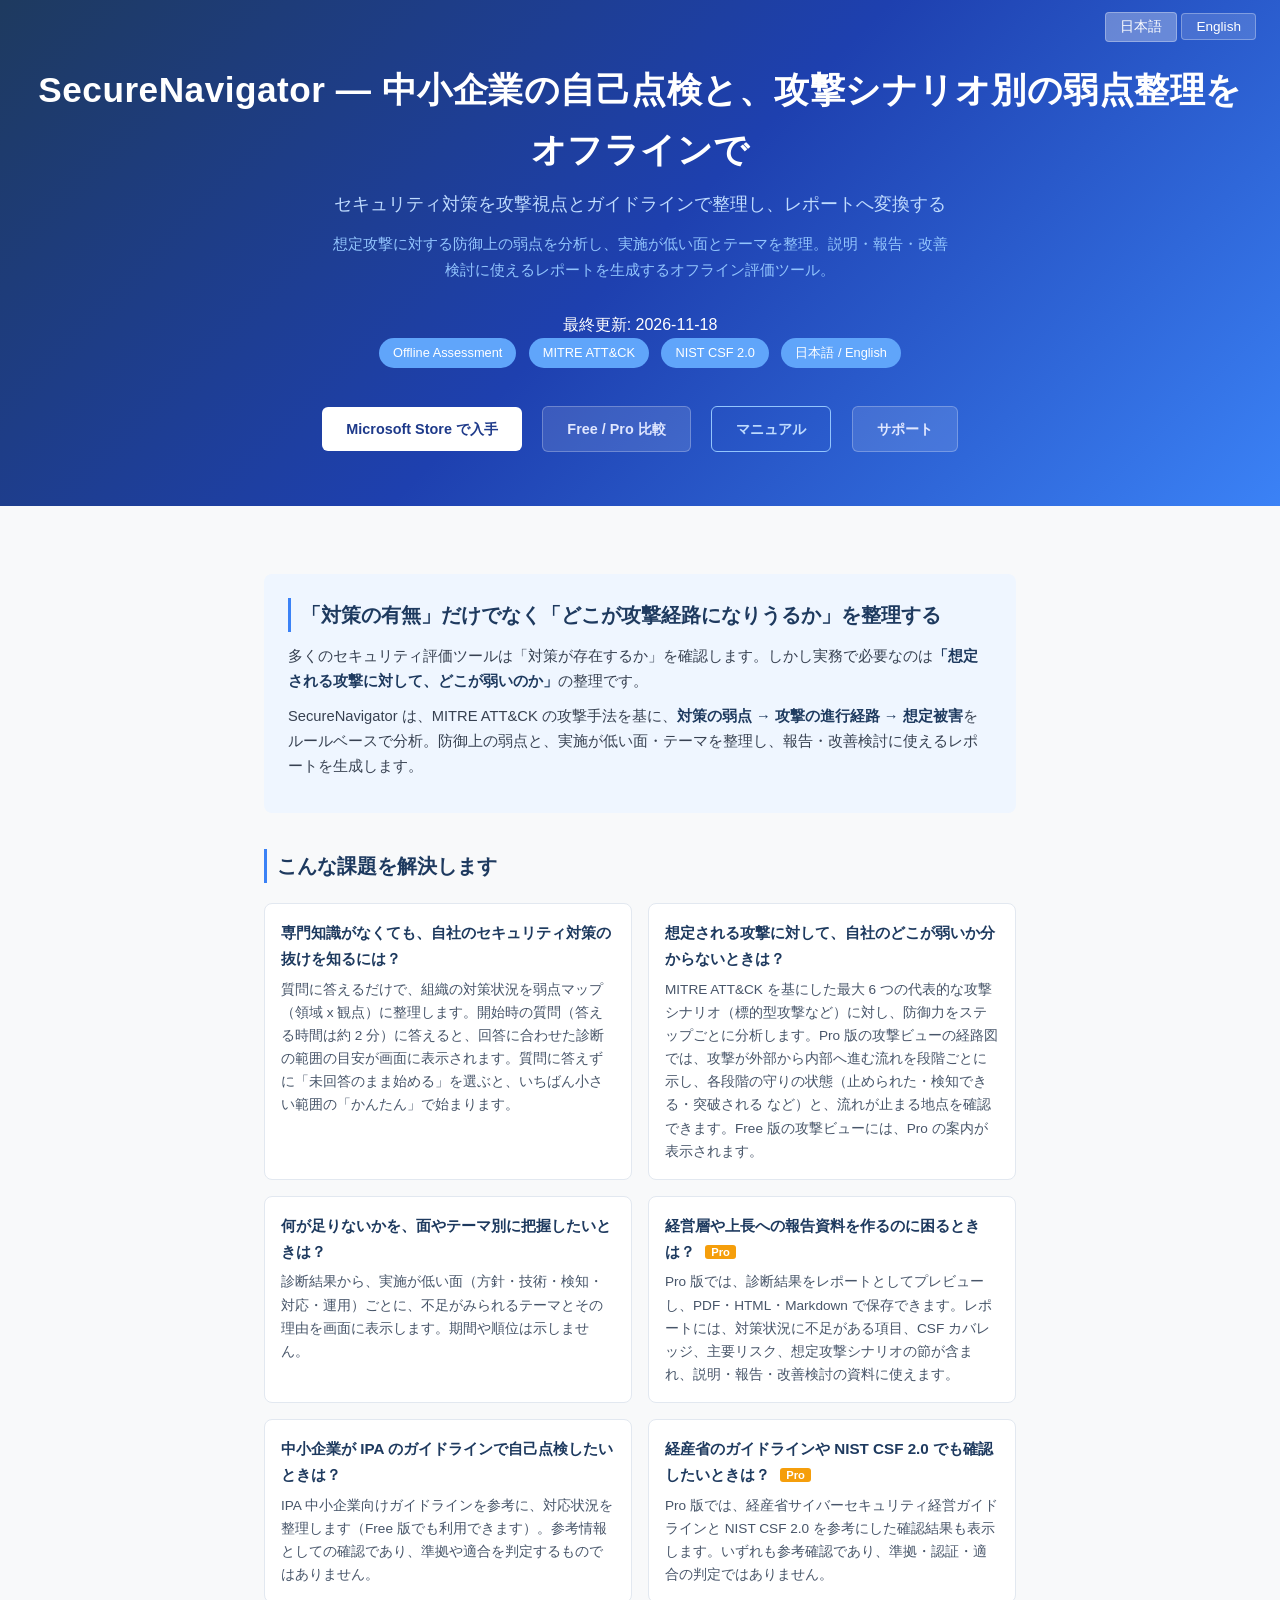
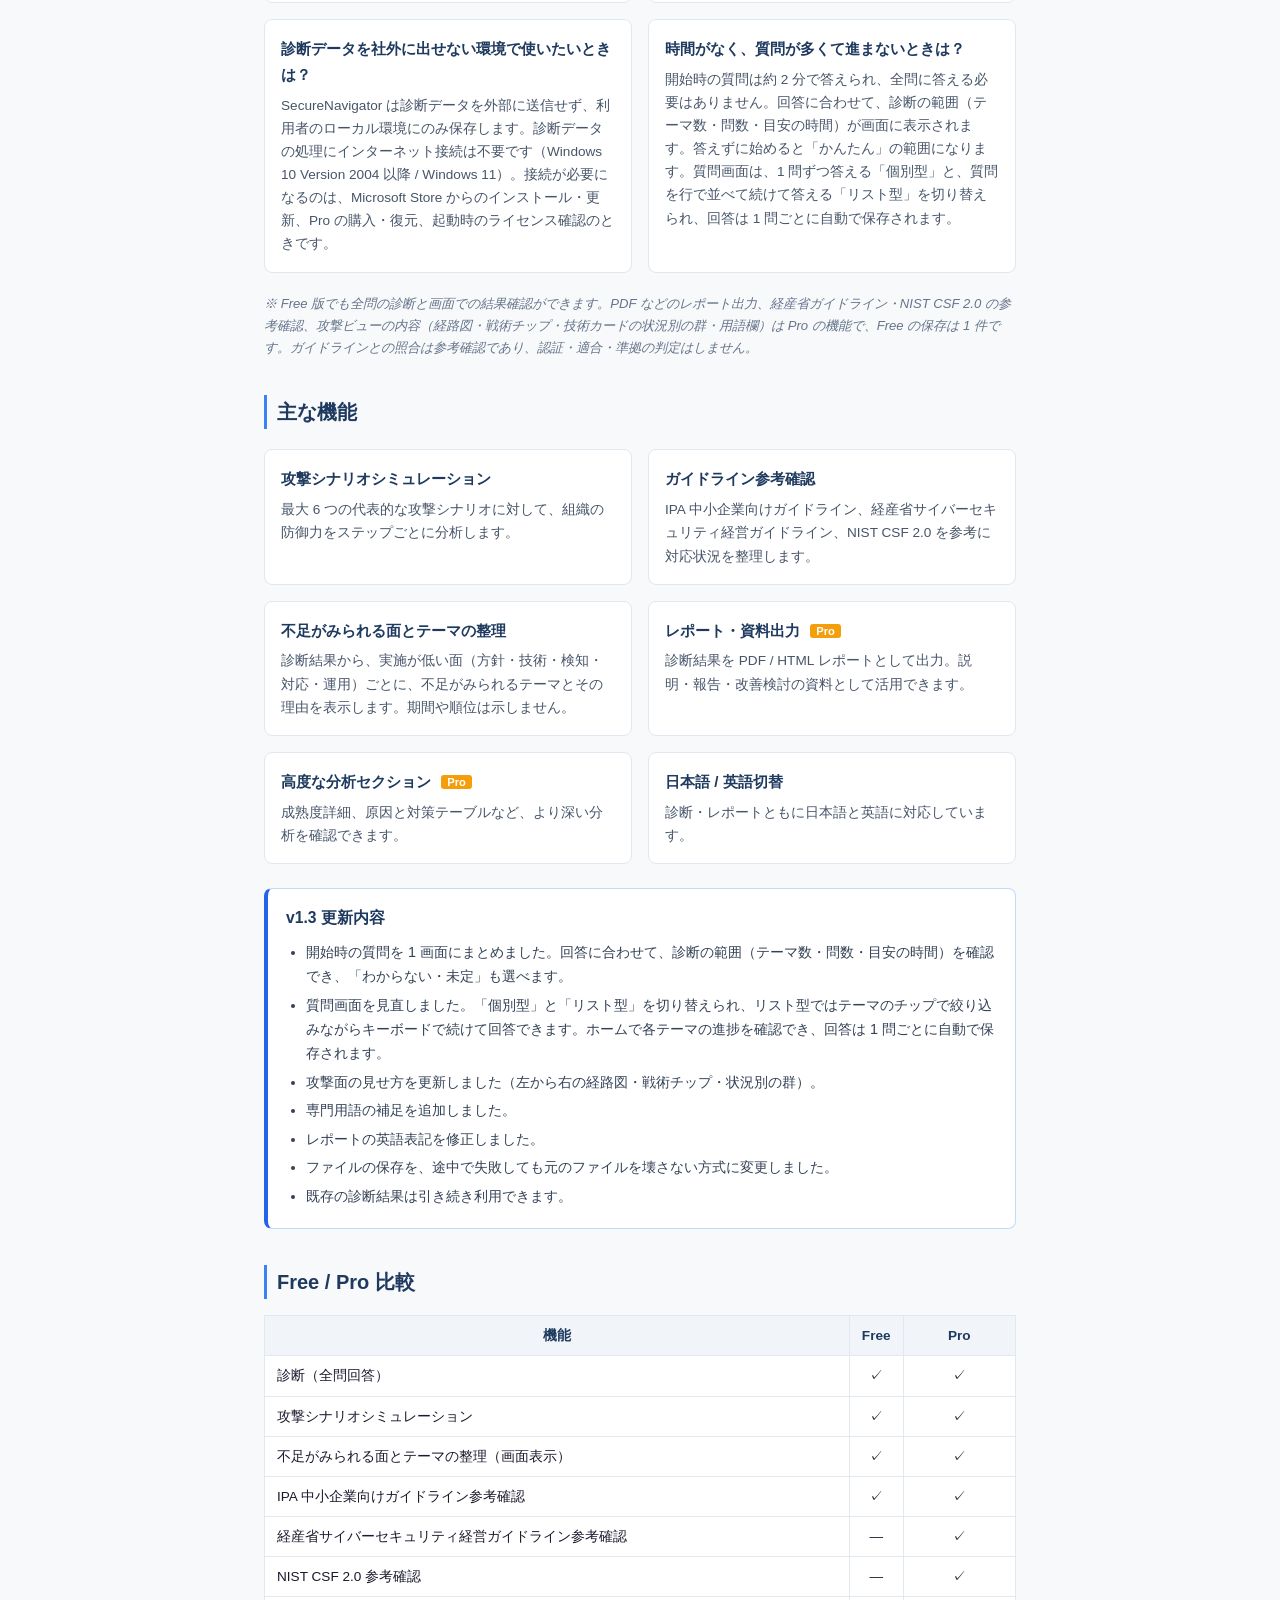
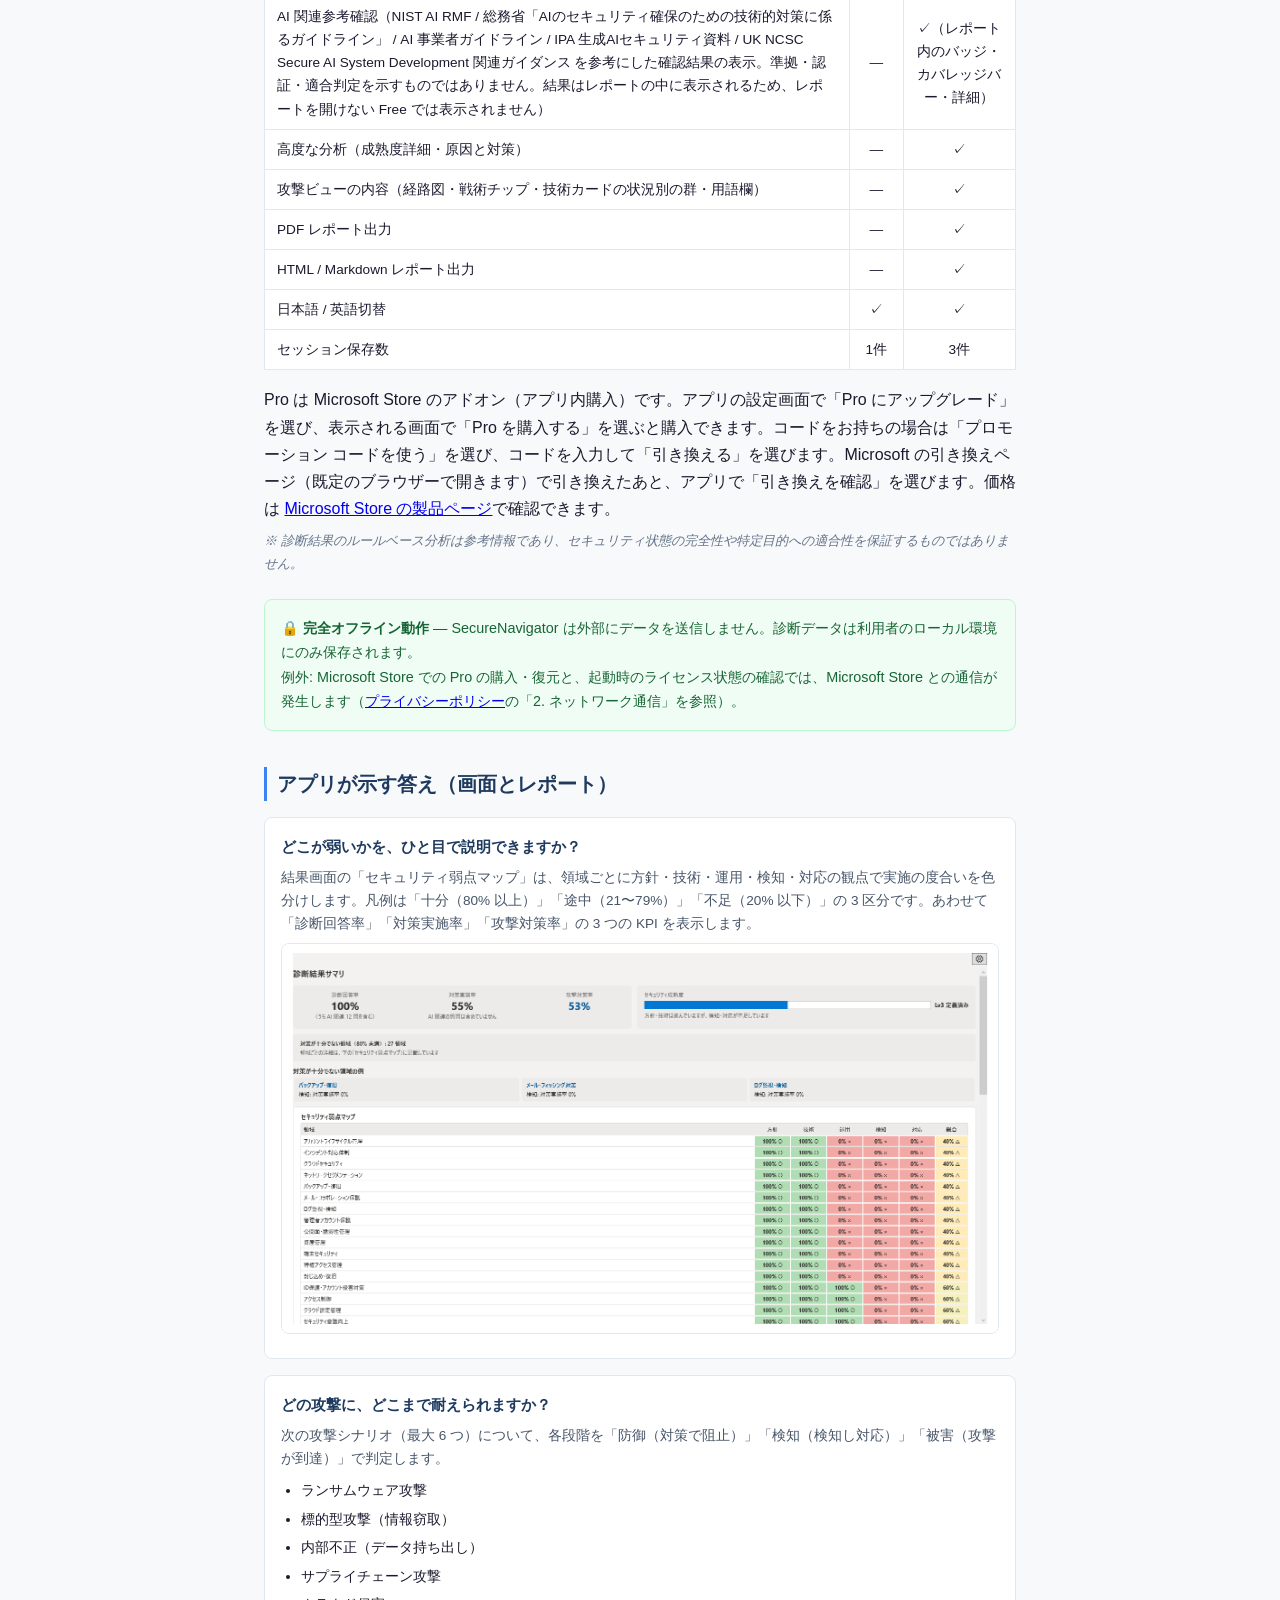
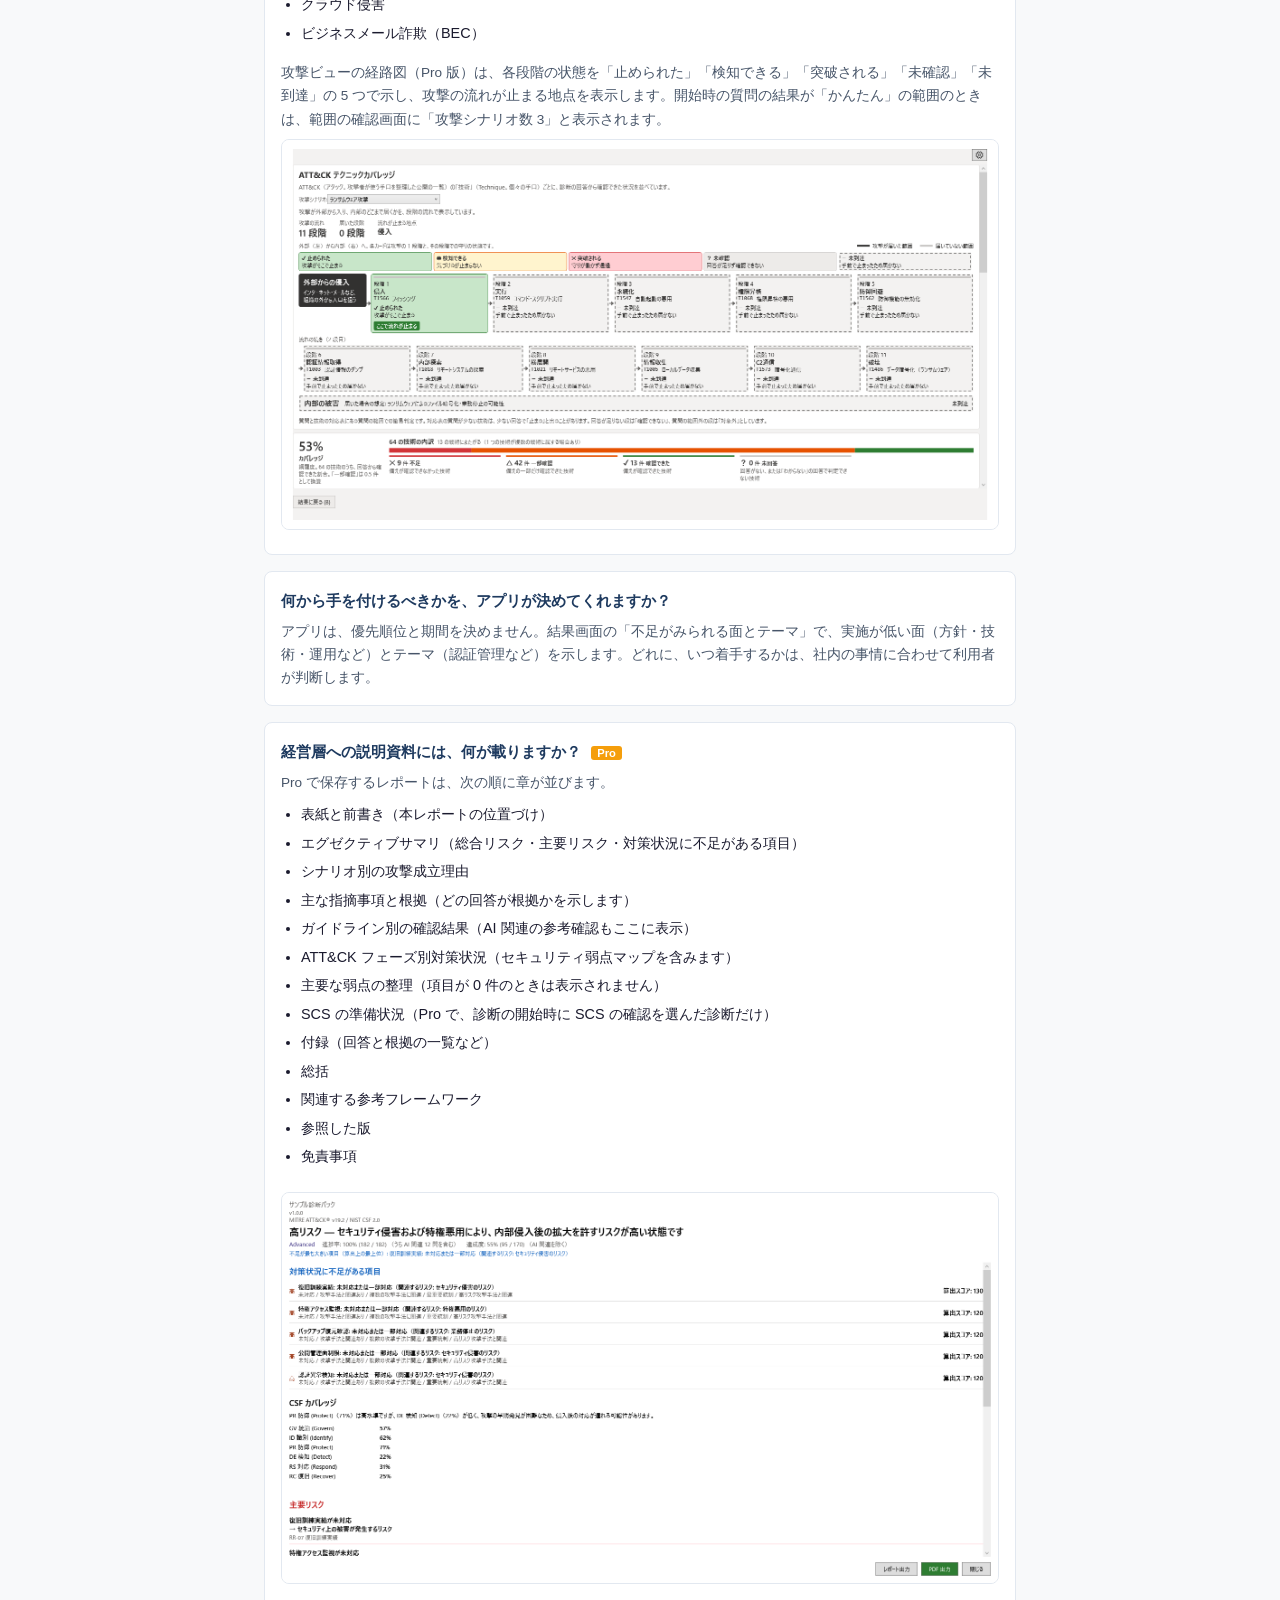
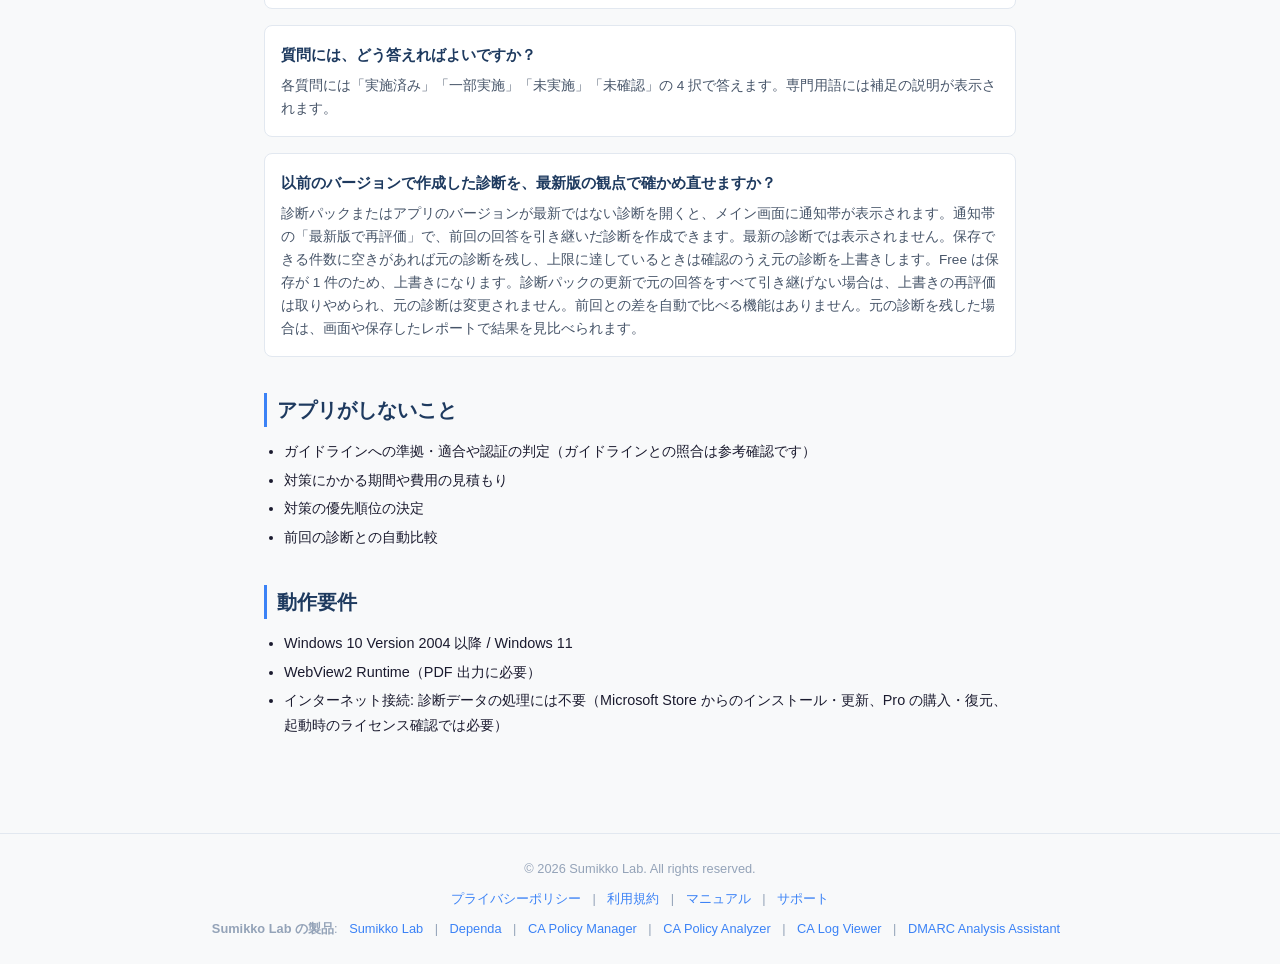
==== index.html @ 218244aa "SITE-MAINT-001 M6: テクニック詳細(Pro)の説明を現行の画面に合わせる" ====
<!DOCTYPE html>
<html lang="ja">
<head>
<meta charset="UTF-8">
<meta name="viewport" content="width=device-width, initial-scale=1.0">
<title>中小企業のセキュリティ自己点検と攻撃シナリオ別の弱点整理 | SecureNavigator</title>
<meta name="description" content="中小企業の管理者が、専門知識がなくても自社のセキュリティ対策の抜けを自己点検し、経営層へ説明したいときに使う Windows 向けのオフライン評価ツールです。最大 6 つの攻撃シナリオに対する弱点と、実施が低い面・テーマを整理します。IPA 中小企業向けガイドラインを参考に確認でき、診断データは外部に送信されません（レポートの PDF 出力は Pro）。">
<link rel="canonical" href="https://secure-navigator.sumikkolab.com/">
<meta property="og:title" content="中小企業のセキュリティ自己点検と攻撃シナリオ別の弱点整理 | SecureNavigator">
<meta property="og:description" content="中小企業の管理者が、専門知識がなくても自社のセキュリティ対策の抜けを自己点検し、経営層へ説明したいときに使う Windows 向けのオフライン評価ツールです。最大 6 つの攻撃シナリオに対する弱点と、実施が低い面・テーマを整理します。IPA 中小企業向けガイドラインを参考に確認でき、診断データは外部に送信されません（レポートの PDF 出力は Pro）。">
<meta property="og:url" content="https://secure-navigator.sumikkolab.com/">
<meta property="og:type" content="website">
<meta property="og:locale" content="ja_JP">
<meta property="og:site_name" content="SecureNavigator — Sumikko Lab">
<meta property="og:image" content="https://secure-navigator.sumikkolab.com/assets/secure-navigator-icon.png">
<meta property="og:image:alt" content="SecureNavigator のアイコン">
<meta name="twitter:card" content="summary">
<meta name="twitter:title" content="中小企業のセキュリティ自己点検と攻撃シナリオ別の弱点整理 | SecureNavigator">
<meta name="twitter:description" content="中小企業の管理者が、専門知識がなくても自社のセキュリティ対策の抜けを自己点検し、経営層へ説明したいときに使う Windows 向けのオフライン評価ツールです。最大 6 つの攻撃シナリオに対する弱点と、実施が低い面・テーマを整理します。IPA 中小企業向けガイドラインを参考に確認でき、診断データは外部に送信されません（レポートの PDF 出力は Pro）。">
<style>
  * { margin: 0; padding: 0; box-sizing: border-box; }
  body { font-family: 'Segoe UI', 'Yu Gothic UI', sans-serif; line-height: 1.7; color: #1a1a2e; background: #f8f9fa; }

  /* Hero */
  .hero { background: linear-gradient(135deg, #1e3a5f 0%, #1e40af 50%, #3b82f6 100%); color: #fff; padding: 60px 24px 48px; text-align: center; position: relative; }
  .hero h1 { font-size: 2.2rem; margin-bottom: 8px; letter-spacing: 0.5px; }
  .hero .tagline { font-size: 1.15rem; color: #bfdbfe; margin-bottom: 12px; font-weight: 500; }
  .hero .sub-tagline { font-size: 0.95rem; color: #93c5fd; margin-bottom: 28px; max-width: 620px; margin-left: auto; margin-right: auto; }
  .hero .badge { display: inline-block; background: #60a5fa; color: #fff; padding: 4px 14px; border-radius: 20px; font-size: 0.8rem; margin: 0 4px 8px; }
  .hero-buttons { margin-top: 24px; }
  .hero-buttons a { display: inline-block; margin: 6px 8px; padding: 10px 24px; border-radius: 6px; text-decoration: none; font-size: 0.9rem; font-weight: 600; }
  .hero-buttons .store-btn { background: #fff; color: #1e3a8a; }
  .hero-buttons .manual-btn { background: transparent; color: #bfdbfe; border: 1px solid #93c5fd; }
  .hero-buttons .nav-btn { background: rgba(255,255,255,0.12); color: #e0e7ff; border: 1px solid rgba(255,255,255,0.25); }

  /* Lang toggle */
  .lang-toggle-hero { position: absolute; top: 12px; right: 24px; }
  .lang-toggle-hero button { background: rgba(255,255,255,0.15); border: 1px solid rgba(255,255,255,0.3); color: #fff; padding: 5px 14px; border-radius: 4px; cursor: pointer; font-size: 0.85rem; }
  .lang-toggle-hero button.active { background: rgba(255,255,255,0.3); }

  /* Container */
  .container { max-width: 800px; margin: 0 auto; padding: 40px 24px; }
  h2 { font-size: 1.25rem; margin: 36px 0 12px; color: #1e3a5f; border-left: 3px solid #3b82f6; padding-left: 10px; }

  /* Sections */
  .section-ja, .section-en { display: none; }
  .section-ja.visible, .section-en.visible { display: block; }
  h1 .section-ja.visible, h1 .section-en.visible { display: inline; }

  /* Why section */
  .why-section { background: #eff6ff; border-radius: 8px; padding: 24px; margin: 28px 0; }
  .why-section h2 { margin-top: 0; }
  .why-section p { font-size: 0.92rem; color: #374151; margin-bottom: 10px; }
  .why-section strong { color: #1e3a5f; }

  /* Feature cards */
  .features { display: grid; grid-template-columns: 1fr 1fr; gap: 16px; margin: 20px 0; }
  @media (max-width: 600px) { .features { grid-template-columns: 1fr; } }
  .feature-card { background: #fff; border: 1px solid #e2e8f0; border-radius: 8px; padding: 16px; }
  .feature-card h3 { font-size: 0.95rem; color: #1e3a5f; margin-bottom: 6px; }
  .feature-card p { font-size: 0.85rem; color: #475569; }
  .pro-badge { background: #f59e0b; color: #fff; font-size: 0.7rem; padding: 1px 6px; border-radius: 3px; margin-left: 6px; vertical-align: middle; }

  /* Release note */
  .release-note { background: #fff; border: 1px solid #bfdbfe; border-left: 4px solid #2563eb; border-radius: 8px; padding: 16px 18px; margin: 24px 0; }
  .release-note h3 { font-size: 0.98rem; color: #1e3a5f; margin-bottom: 8px; }
  .release-note ul { margin-bottom: 0; }
  .release-note li { color: #334155; }

  ul { padding-left: 20px; margin: 8px 0 16px; }
  li { font-size: 0.9rem; margin-bottom: 4px; }

  /* Comparison table */
  .compare-table { width: 100%; border-collapse: collapse; margin: 16px 0; font-size: 0.85rem; }
  .compare-table th, .compare-table td { border: 1px solid #e2e8f0; padding: 8px 12px; text-align: center; }
  .compare-table th { background: #f1f5f9; color: #1e3a5f; font-weight: 600; }
  .compare-table td { background: #fff; }
  .compare-table td:first-child { text-align: left; font-weight: 500; }
  .compare-note { font-size: 0.82rem; color: #64748b; margin-top: 8px; font-style: italic; }

  /* Privacy note */
  .privacy-note { background: #f0fdf4; border: 1px solid #bbf7d0; border-radius: 8px; padding: 16px; margin: 24px 0; }
  .privacy-note p { font-size: 0.9rem; color: #166534; }

  /* Footer */
  .footer { text-align: center; padding: 24px; border-top: 1px solid #e2e8f0; font-size: 0.8rem; color: #94a3b8; margin-top: 40px; }
  .footer a { color: #3b82f6; text-decoration: none; margin: 0 8px; }
</style>
<script type="application/ld+json">
{
  "@context": "https://schema.org",
  "@graph": [
    {
      "@type": "Organization",
      "@id": "https://secure-navigator.sumikkolab.com/#organization",
      "name": "Sumikko Lab",
      "url": "https://sumikkolab.com/",
      "email": "support@sumikkolab.com"
    },
    {
      "@type": "WebSite",
      "@id": "https://secure-navigator.sumikkolab.com/#website",
      "url": "https://secure-navigator.sumikkolab.com/",
      "name": "SecureNavigator",
      "inLanguage": ["ja", "en"],
      "publisher": { "@id": "https://secure-navigator.sumikkolab.com/#organization" }
    },
    {
      "@type": "SoftwareApplication",
      "@id": "https://secure-navigator.sumikkolab.com/#software",
      "name": "SecureNavigator",
      "description": "中小企業の管理者が専門知識なしで自社のセキュリティ対策の抜けを自己点検し、最大 6 つの攻撃シナリオに対する弱点を整理する Windows 向けのオフライン評価ツール。経営層への報告に使えるレポートの保存は Pro。診断データは外部に送信しない（例外は Microsoft Store での購入・復元と、起動時のライセンス確認）。準拠・認証の判定、優先順位や期間の決定はしない。",
      "featureList": [
        "専門知識がなくても対策の抜けを知りたい → 4 択の質問に答えて弱点マップ（十分・途中・不足の 3 区分）と 3 つの KPI（診断回答率・対策実施率・攻撃対策率）に整理",
        "想定される攻撃に対する弱点を知りたい → 最大 6 つの攻撃シナリオを防御・検知・被害で判定して結果画面の表に表示（Free でも表示）。経路図で各段階が止められた・検知できる・突破されるのどれかを表示（経路図は Pro）",
        "何が足りないかを面別に把握したい → 不足がみられる面とテーマを表示（優先順位・期間はアプリが決めない）",
        "経営層への報告資料を作りたい → エグゼクティブサマリから始まるレポートのプレビューと PDF / HTML / Markdown 保存（Pro）",
        "中小企業が IPA のガイドラインで自己点検したい → IPA 中小企業向けガイドラインを参考にした確認（Free でも表示）",
        "経産省のガイドラインや NIST CSF 2.0 でも確認したい → 参考確認（Pro）",
        "診断データを社外に出せない環境で使いたい → 診断データを外部に送信しない（例外は Store での購入・復元と起動時のライセンス確認）",
        "時間がなく質問が多くて進まない → 開始時の質問は約 2 分、回答に合わせた範囲の目安を表示、リスト型の表示、1 問ごとの自動保存",
        "以前のバージョンで作成した診断を最新版の観点で確かめ直したい → 通知帯の「最新版で再評価」で、前回の回答を引き継いだ診断を作成（自動の比較機能は無い）"
      ],
      "url": "https://secure-navigator.sumikkolab.com/",
      "dateModified": "2026-11-18",
      "applicationCategory": "SecurityApplication",
      "operatingSystem": "Windows 10, Windows 11",
      "offers": {
        "@type": "Offer",
        "price": "0",
        "priceCurrency": "JPY"
      },
      "author": {
        "@type": "Organization",
        "name": "Sumikko Lab",
        "url": "https://secure-navigator.sumikkolab.com/"
      },
      "publisher": { "@id": "https://secure-navigator.sumikkolab.com/#organization" }
    }
  ]
}
</script>
</head>
<body>

<div class="hero">
  <div class="lang-toggle-hero">
    <button id="btn-ja" class="active" onclick="switchLang('ja')">日本語</button>
    <button id="btn-en" onclick="switchLang('en')">English</button>
  </div>
  <h1>SecureNavigator<span class="section-ja visible"> — 中小企業の自己点検と、攻撃シナリオ別の弱点整理をオフラインで</span><span class="section-en"> — Offline security self-check for small business, with gaps mapped to attack scenarios</span></h1>
  <div class="section-ja visible">
    <p class="tagline">セキュリティ対策を攻撃視点とガイドラインで整理し、レポートへ変換する</p>
    <p class="sub-tagline">想定攻撃に対する防御上の弱点を分析し、実施が低い面とテーマを整理。説明・報告・改善検討に使えるレポートを生成するオフライン評価ツール。</p>
    <p class="updated">最終更新: 2026-11-18</p>
  </div>
  <div class="section-en">
    <p class="tagline">Organize security posture by attack scenarios and guidelines, then convert to reports</p>
    <p class="sub-tagline">Analyze defensive gaps against likely attacks, organize the layers and themes with low implementation, and generate reports for communication and planning. Assessment data is not sent out (except for Microsoft Store purchase, restore, and license checks).</p>
    <p class="updated">Last updated: 2026-11-18</p>
  </div>
  <div>
    <span class="badge">Offline Assessment</span>
    <span class="badge">MITRE ATT&amp;CK</span>
    <span class="badge">NIST CSF 2.0</span>
    <span class="badge">日本語 / English</span>
  </div>
  <div class="hero-buttons">
    <div class="section-ja visible">
      <a href="https://apps.microsoft.com/detail/9N7MGPLZW5V4" class="store-btn">Microsoft Store で入手</a>
      <a href="#compare-ja" class="nav-btn">Free / Pro 比較</a>
      <a href="manual/" class="manual-btn">マニュアル</a>
      <a href="support.html" class="nav-btn">サポート</a>
    </div>
    <div class="section-en">
      <a href="https://apps.microsoft.com/detail/9N7MGPLZW5V4" class="store-btn">Get it from Microsoft Store</a>
      <a href="#compare-en" class="nav-btn">Free vs. Pro</a>
      <a href="manual/?lang=en" class="manual-btn">User Manual</a>
      <a href="support.html?lang=en" class="nav-btn">Support</a>
    </div>
  </div>
</div>

<div class="container">

  <!-- ===== 日本語 ===== -->
  <div class="section-ja visible">

    <div class="why-section">
      <h2>「対策の有無」だけでなく「どこが攻撃経路になりうるか」を整理する</h2>
      <p>多くのセキュリティ評価ツールは「対策が存在するか」を確認します。しかし実務で必要なのは<strong>「想定される攻撃に対して、どこが弱いのか」</strong>の整理です。</p>
      <p>SecureNavigator は、MITRE ATT&amp;CK の攻撃手法を基に、<strong>対策の弱点 → 攻撃の進行経路 → 想定被害</strong>をルールベースで分析。防御上の弱点と、実施が低い面・テーマを整理し、報告・改善検討に使えるレポートを生成します。</p>
    </div>

    <h2>こんな課題を解決します</h2>
    <div class="features">
      <div class="feature-card">
        <h3>専門知識がなくても、自社のセキュリティ対策の抜けを知るには？</h3>
        <p>質問に答えるだけで、組織の対策状況を弱点マップ（領域 x 観点）に整理します。開始時の質問（答える時間は約 2 分）に答えると、回答に合わせた診断の範囲の目安が画面に表示されます。質問に答えずに「未回答のまま始める」を選ぶと、いちばん小さい範囲の「かんたん」で始まります。</p>
      </div>
      <div class="feature-card">
        <h3>想定される攻撃に対して、自社のどこが弱いか分からないときは？</h3>
        <p>MITRE ATT&amp;CK を基にした最大 6 つの代表的な攻撃シナリオ（標的型攻撃など）に対し、防御力をステップごとに分析します。Pro 版の攻撃ビューの経路図では、攻撃が外部から内部へ進む流れを段階ごとに示し、各段階の守りの状態（止められた・検知できる・突破される など）と、流れが止まる地点を確認できます。Free 版の攻撃ビューには、Pro の案内が表示されます。</p>
      </div>
      <div class="feature-card">
        <h3>何が足りないかを、面やテーマ別に把握したいときは？</h3>
        <p>診断結果から、実施が低い面（方針・技術・検知・対応・運用）ごとに、不足がみられるテーマとその理由を画面に表示します。期間や順位は示しません。</p>
      </div>
      <div class="feature-card">
        <h3>経営層や上長への報告資料を作るのに困るときは？ <span class="pro-badge">Pro</span></h3>
        <p>Pro 版では、診断結果をレポートとしてプレビューし、PDF・HTML・Markdown で保存できます。レポートには、対策状況に不足がある項目、CSF カバレッジ、主要リスク、想定攻撃シナリオの節が含まれ、説明・報告・改善検討の資料に使えます。</p>
      </div>
      <div class="feature-card">
        <h3>中小企業が IPA のガイドラインで自己点検したいときは？</h3>
        <p>IPA 中小企業向けガイドラインを参考に、対応状況を整理します（Free 版でも利用できます）。参考情報としての確認であり、準拠や適合を判定するものではありません。</p>
      </div>
      <div class="feature-card">
        <h3>経産省のガイドラインや NIST CSF 2.0 でも確認したいときは？ <span class="pro-badge">Pro</span></h3>
        <p>Pro 版では、経産省サイバーセキュリティ経営ガイドラインと NIST CSF 2.0 を参考にした確認結果も表示します。いずれも参考確認であり、準拠・認証・適合の判定ではありません。</p>
      </div>
      <div class="feature-card">
        <h3>診断データを社外に出せない環境で使いたいときは？</h3>
        <p>SecureNavigator は診断データを外部に送信せず、利用者のローカル環境にのみ保存します。診断データの処理にインターネット接続は不要です（Windows 10 Version 2004 以降 / Windows 11）。接続が必要になるのは、Microsoft Store からのインストール・更新、Pro の購入・復元、起動時のライセンス確認のときです。</p>
      </div>
      <div class="feature-card">
        <h3>時間がなく、質問が多くて進まないときは？</h3>
        <p>開始時の質問は約 2 分で答えられ、全問に答える必要はありません。回答に合わせて、診断の範囲（テーマ数・問数・目安の時間）が画面に表示されます。答えずに始めると「かんたん」の範囲になります。質問画面は、1 問ずつ答える「個別型」と、質問を行で並べて続けて答える「リスト型」を切り替えられ、回答は 1 問ごとに自動で保存されます。</p>
      </div>
    </div>
    <p class="compare-note">※ Free 版でも全問の診断と画面での結果確認ができます。PDF などのレポート出力、経産省ガイドライン・NIST CSF 2.0 の参考確認、攻撃ビューの内容（経路図・戦術チップ・技術カードの状況別の群・用語欄）は Pro の機能で、Free の保存は 1 件です。ガイドラインとの照合は参考確認であり、認証・適合・準拠の判定はしません。</p>

    <h2>主な機能</h2>
    <div class="features">
      <div class="feature-card">
        <h3>攻撃シナリオシミュレーション</h3>
        <p>最大 6 つの代表的な攻撃シナリオに対して、組織の防御力をステップごとに分析します。</p>
      </div>
      <div class="feature-card">
        <h3>ガイドライン参考確認</h3>
        <p>IPA 中小企業向けガイドライン、経産省サイバーセキュリティ経営ガイドライン、NIST CSF 2.0 を参考に対応状況を整理します。</p>
      </div>
      <div class="feature-card">
        <h3>不足がみられる面とテーマの整理</h3>
        <p>診断結果から、実施が低い面（方針・技術・検知・対応・運用）ごとに、不足がみられるテーマとその理由を表示します。期間や順位は示しません。</p>
      </div>
      <div class="feature-card">
        <h3>レポート・資料出力 <span class="pro-badge">Pro</span></h3>
        <p>診断結果を PDF / HTML レポートとして出力。説明・報告・改善検討の資料として活用できます。</p>
      </div>
      <div class="feature-card">
        <h3>高度な分析セクション <span class="pro-badge">Pro</span></h3>
        <p>成熟度詳細、原因と対策テーブルなど、より深い分析を確認できます。</p>
      </div>
      <div class="feature-card">
        <h3>日本語 / 英語切替</h3>
        <p>診断・レポートともに日本語と英語に対応しています。</p>
      </div>
    </div>

    <div class="release-note">
      <h3>v1.3 更新内容</h3>
      <ul>
        <li>開始時の質問を 1 画面にまとめました。回答に合わせて、診断の範囲（テーマ数・問数・目安の時間）を確認でき、「わからない・未定」も選べます。</li>
        <li>質問画面を見直しました。「個別型」と「リスト型」を切り替えられ、リスト型ではテーマのチップで絞り込みながらキーボードで続けて回答できます。ホームで各テーマの進捗を確認でき、回答は 1 問ごとに自動で保存されます。</li>
        <li>攻撃面の見せ方を更新しました（左から右の経路図・戦術チップ・状況別の群）。</li>
        <li>専門用語の補足を追加しました。</li>
        <li>レポートの英語表記を修正しました。</li>
        <li>ファイルの保存を、途中で失敗しても元のファイルを壊さない方式に変更しました。</li>
        <li>既存の診断結果は引き続き利用できます。</li>
      </ul>
    </div>

    <h2 id="compare-ja">Free / Pro 比較</h2>
    <table class="compare-table">
      <thead>
        <tr><th>機能</th><th>Free</th><th>Pro</th></tr>
      </thead>
      <tbody>
        <tr><td>診断（全問回答）</td><td>✓</td><td>✓</td></tr>
        <tr><td>攻撃シナリオシミュレーション</td><td>✓</td><td>✓</td></tr>
        <tr><td>不足がみられる面とテーマの整理（画面表示）</td><td>✓</td><td>✓</td></tr>
        <tr><td>IPA 中小企業向けガイドライン参考確認</td><td>✓</td><td>✓</td></tr>
        <tr><td>経産省サイバーセキュリティ経営ガイドライン参考確認</td><td>—</td><td>✓</td></tr>
        <tr><td>NIST CSF 2.0 参考確認</td><td>—</td><td>✓</td></tr>
        <tr><td>AI 関連参考確認（NIST AI RMF / 総務省「AIのセキュリティ確保のための技術的対策に係るガイドライン」 / AI 事業者ガイドライン / IPA 生成AIセキュリティ資料 / UK NCSC Secure AI System Development 関連ガイダンス を参考にした確認結果の表示。準拠・認証・適合判定を示すものではありません。結果はレポートの中に表示されるため、レポートを開けない Free では表示されません）</td><td>—</td><td>✓（レポート内のバッジ・カバレッジバー・詳細）</td></tr>
        <tr><td>高度な分析（成熟度詳細・原因と対策）</td><td>—</td><td>✓</td></tr>
        <tr><td>攻撃ビューの内容（経路図・戦術チップ・技術カードの状況別の群・用語欄）</td><td>—</td><td>✓</td></tr>
        <tr><td>PDF レポート出力</td><td>—</td><td>✓</td></tr>
        <tr><td>HTML / Markdown レポート出力</td><td>—</td><td>✓</td></tr>
        <tr><td>日本語 / 英語切替</td><td>✓</td><td>✓</td></tr>
        <tr><td>セッション保存数</td><td>1件</td><td>3件</td></tr>
      </tbody>
    </table>
    <p>Pro は Microsoft Store のアドオン（アプリ内購入）です。アプリの設定画面で「Pro にアップグレード」を選び、表示される画面で「Pro を購入する」を選ぶと購入できます。コードをお持ちの場合は「プロモーション コードを使う」を選び、コードを入力して「引き換える」を選びます。Microsoft の引き換えページ（既定のブラウザーで開きます）で引き換えたあと、アプリで「引き換えを確認」を選びます。価格は <a href="https://apps.microsoft.com/detail/9N7MGPLZW5V4">Microsoft Store の製品ページ</a>で確認できます。</p>
    <p class="compare-note">※ 診断結果のルールベース分析は参考情報であり、セキュリティ状態の完全性や特定目的への適合性を保証するものではありません。</p>

    <div class="privacy-note">
      <p>🔒 <strong>完全オフライン動作</strong> — SecureNavigator は外部にデータを送信しません。診断データは利用者のローカル環境にのみ保存されます。</p>
      <p>例外: Microsoft Store での Pro の購入・復元と、起動時のライセンス状態の確認では、Microsoft Store との通信が発生します（<a href="privacy-policy.html">プライバシーポリシー</a>の「2. ネットワーク通信」を参照）。</p>
    </div>

    <h2>アプリが示す答え（画面とレポート）</h2>

    <div class="feature-card" style="margin:16px 0;">
      <h3>どこが弱いかを、ひと目で説明できますか？</h3>
      <p>結果画面の「セキュリティ弱点マップ」は、領域ごとに方針・技術・運用・検知・対応の観点で実施の度合いを色分けします。凡例は「十分（80% 以上）」「途中（21〜79%）」「不足（20% 以下）」の 3 区分です。あわせて「診断回答率」「対策実施率」「攻撃対策率」の 3 つの KPI を表示します。</p>
      <img src="manual/images/ja/result-summary.png" alt="診断結果サマリ。KPI、対策が十分でない領域の例、弱点マップが表示されている" style="max-width:100%; border-radius:8px; border:1px solid #e2e8f0; margin-top:8px;">
    </div>

    <div class="feature-card" style="margin:16px 0;">
      <h3>どの攻撃に、どこまで耐えられますか？</h3>
      <p>次の攻撃シナリオ（最大 6 つ）について、各段階を「防御（対策で阻止）」「検知（検知し対応）」「被害（攻撃が到達）」で判定します。</p>
      <ul>
        <li>ランサムウェア攻撃</li>
        <li>標的型攻撃（情報窃取）</li>
        <li>内部不正（データ持ち出し）</li>
        <li>サプライチェーン攻撃</li>
        <li>クラウド侵害</li>
        <li>ビジネスメール詐欺（BEC）</li>
      </ul>
      <p>攻撃ビューの経路図（Pro 版）は、各段階の状態を「止められた」「検知できる」「突破される」「未確認」「未到達」の 5 つで示し、攻撃の流れが止まる地点を表示します。開始時の質問の結果が「かんたん」の範囲のときは、範囲の確認画面に「攻撃シナリオ数 3」と表示されます。</p>
      <img src="manual/images/ja/attack-path.png" alt="攻撃ビューの経路図。ランサムウェア攻撃の各段階の状態と、攻撃の流れが止まる地点が表示されている" style="max-width:100%; border-radius:8px; border:1px solid #e2e8f0; margin-top:8px;">
    </div>

    <div class="feature-card" style="margin:16px 0;">
      <h3>何から手を付けるべきかを、アプリが決めてくれますか？</h3>
      <p>アプリは、優先順位と期間を決めません。結果画面の「不足がみられる面とテーマ」で、実施が低い面（方針・技術・運用など）とテーマ（認証管理など）を示します。どれに、いつ着手するかは、社内の事情に合わせて利用者が判断します。</p>
    </div>

    <div class="feature-card" style="margin:16px 0;">
      <h3>経営層への説明資料には、何が載りますか？ <span class="pro-badge">Pro</span></h3>
      <p>Pro で保存するレポートは、次の順に章が並びます。</p>
      <ul>
        <li>表紙と前書き（本レポートの位置づけ）</li>
        <li>エグゼクティブサマリ（総合リスク・主要リスク・対策状況に不足がある項目）</li>
        <li>シナリオ別の攻撃成立理由</li>
        <li>主な指摘事項と根拠（どの回答が根拠かを示します）</li>
        <li>ガイドライン別の確認結果（AI 関連の参考確認もここに表示）</li>
        <li>ATT&amp;CK フェーズ別対策状況（セキュリティ弱点マップを含みます）</li>
        <li>主要な弱点の整理（項目が 0 件のときは表示されません）</li>
        <li>SCS の準備状況（Pro で、診断の開始時に SCS の確認を選んだ診断だけ）</li>
        <li>付録（回答と根拠の一覧など）</li>
        <li>総括</li>
        <li>関連する参考フレームワーク</li>
        <li>参照した版</li>
        <li>免責事項</li>
      </ul>
      <img src="manual/images/ja/report-preview.png" alt="レポートのプレビュー画面。対策状況に不足がある項目、CSF カバレッジ、主要リスクが表示されている" style="max-width:100%; border-radius:8px; border:1px solid #e2e8f0; margin-top:8px;">
    </div>

    <div class="feature-card" style="margin:16px 0;">
      <h3>質問には、どう答えればよいですか？</h3>
      <p>各質問には「実施済み」「一部実施」「未実施」「未確認」の 4 択で答えます。専門用語には補足の説明が表示されます。</p>
    </div>

    <div class="feature-card" style="margin:16px 0;">
      <h3>以前のバージョンで作成した診断を、最新版の観点で確かめ直せますか？</h3>
      <p>診断パックまたはアプリのバージョンが最新ではない診断を開くと、メイン画面に通知帯が表示されます。通知帯の「最新版で再評価」で、前回の回答を引き継いだ診断を作成できます。最新の診断では表示されません。保存できる件数に空きがあれば元の診断を残し、上限に達しているときは確認のうえ元の診断を上書きします。Free は保存が 1 件のため、上書きになります。診断パックの更新で元の回答をすべて引き継げない場合は、上書きの再評価は取りやめられ、元の診断は変更されません。前回との差を自動で比べる機能はありません。元の診断を残した場合は、画面や保存したレポートで結果を見比べられます。</p>
    </div>

    <h2>アプリがしないこと</h2>
    <ul>
      <li>ガイドラインへの準拠・適合や認証の判定（ガイドラインとの照合は参考確認です）</li>
      <li>対策にかかる期間や費用の見積もり</li>
      <li>対策の優先順位の決定</li>
      <li>前回の診断との自動比較</li>
    </ul>

    <h2>動作要件</h2>
    <ul>
      <li>Windows 10 Version 2004 以降 / Windows 11</li>
      <li>WebView2 Runtime（PDF 出力に必要）</li>
      <li>インターネット接続: 診断データの処理には不要（Microsoft Store からのインストール・更新、Pro の購入・復元、起動時のライセンス確認では必要）</li>
    </ul>

  </div>

  <!-- ===== English ===== -->
  <div class="section-en">

    <div class="why-section">
      <h2>Not "Do you have controls?" but "Where are the gaps?"</h2>
      <p>Most security assessment tools verify whether controls exist. But what practitioners need is: <strong>"Against likely attacks, where are we weak?"</strong></p>
      <p>SecureNavigator uses MITRE ATT&amp;CK techniques to analyze <strong>control gaps → potential attack paths → estimated impact</strong> through rule-based assessment. It organizes defensive weaknesses and the layers and themes with low implementation into reports you can use for communication and planning.</p>
    </div>

    <h2>Problems this solves</h2>
    <div class="features">
      <div class="feature-card">
        <h3>How can I find the gaps in our security controls without specialist knowledge?</h3>
        <p>Just answer the questions, and SecureNavigator organizes your security status into a weakness map (area x perspective). The opening questions take about 2 minutes, and the screen then shows the estimated scope of the assessment based on your answers. If you select "Start without answers", the assessment starts with Quick, the smallest scope.</p>
      </div>
      <div class="feature-card">
        <h3>How do I see where we are weak against likely attack scenarios?</h3>
        <p>It analyzes your defenses step by step against up to 6 representative attack scenarios (such as targeted attacks) based on MITRE ATT&amp;CK. In Pro, the attack view's path diagram shows how an attack moves from outside to inside, the defense status at each stage (stopped, detectable, breached, and so on), and the point where the flow stops. In Free, the attack view shows a note about Pro.</p>
      </div>
      <div class="feature-card">
        <h3>How do I find out what we are missing, area by area?</h3>
        <p>For each layer with low implementation (policy, technology, detection, response, operations), the results screen shows the themes with gaps and the reasons. No time frames or rankings are shown.</p>
      </div>
      <div class="feature-card">
        <h3>How do I create a security report for management? <span class="pro-badge">Pro</span></h3>
        <p>In Pro, you can preview the assessment as a report and save it as PDF, HTML, or Markdown. The report includes sections for items with gaps in control status, CSF coverage, key risks, and attack scenarios, so you can use it for communication and planning.</p>
      </div>
      <div class="feature-card">
        <h3>How can a small business self-check against the IPA guideline?</h3>
        <p>SecureNavigator organizes your status using the IPA guidelines for small and medium-sized enterprises (Japan) as reference material, and this is available in Free. It is a reference check, not a determination of compliance or conformity.</p>
      </div>
      <div class="feature-card">
        <h3>Can I also review our posture against the METI guidelines or NIST CSF 2.0? <span class="pro-badge">Pro</span></h3>
        <p>In Pro, the results also show reference checks based on the METI Cybersecurity Guidelines (Japan) and NIST CSF 2.0. These are reference checks, not a determination of compliance, conformity, or certification.</p>
      </div>
      <div class="feature-card">
        <h3>What if our assessment data cannot leave our environment?</h3>
        <p>SecureNavigator never sends your assessment data out and stores it only on your local device. Assessments run without an internet connection (Windows 10 Version 2004 or later / Windows 11). A connection is needed only for installing or updating through the Microsoft Store, purchasing or restoring Pro, and the license check at startup.</p>
      </div>
      <div class="feature-card">
        <h3>What if there are too many questions and not enough time?</h3>
        <p>The opening questions take about 2 minutes, and you do not have to answer all of them. As you answer, the screen shows the scope of the assessment (themes, questions, estimated time). If you start without answering, the assessment uses the Quick scope. The question screen lets you switch between Single-question mode, one question at a time, and List mode, with questions in rows for continuous answering. Each answer is saved automatically.</p>
      </div>
    </div>
    <p class="compare-note">* The Free edition lets you complete the full assessment and view results on screen. PDF and other report export, METI guidelines / NIST CSF 2.0 reference checks, and the Attack View contents (attack flow, tactic chips, status groups of technique cards, terms) are Pro features, and Free saves 1 session. Guideline checks are reference checks; SecureNavigator does not determine certification, conformity, or compliance.</p>

    <h2>Key Features</h2>
    <div class="features">
      <div class="feature-card">
        <h3>Attack Scenario Simulation</h3>
        <p>Analyze your defenses against up to 6 representative attack scenarios, step by step.</p>
      </div>
      <div class="feature-card">
        <h3>Framework Reference Checks</h3>
        <p>Organize status using IPA SME Guidelines (Japan), METI Cybersecurity Guidelines (Japan), and NIST CSF 2.0 as reference material.</p>
      </div>
      <div class="feature-card">
        <h3>Layers and Themes with Gaps</h3>
        <p>View the themes with gaps and the reasons for each layer with low implementation (policy, technology, detection, response, operations). No time frames or rankings are shown.</p>
      </div>
      <div class="feature-card">
        <h3>Report &amp; Document Export <span class="pro-badge">Pro</span></h3>
        <p>Export assessment results as PDF / HTML reports for management communication and improvement planning.</p>
      </div>
      <div class="feature-card">
        <h3>Advanced Analysis <span class="pro-badge">Pro</span></h3>
        <p>Review detailed maturity breakdown, cause-and-action tables, and deeper analysis.</p>
      </div>
      <div class="feature-card">
        <h3>Japanese / English</h3>
        <p>Both assessment and reports support Japanese and English.</p>
      </div>
    </div>

    <div class="release-note">
      <h3>v1.3 Updates</h3>
      <ul>
        <li>The initial questions now fit on one screen. As you answer, you can see the scope of the assessment (themes, questions, estimated time), and "Not sure / undecided" is available.</li>
        <li>Reworked the question screen: switch between Single-question mode and List mode; in List mode, filter by theme chips while you answer with the keyboard. The Home screen shows each theme's progress, and each answer is saved automatically.</li>
        <li>Updated how the attack view is presented (left-to-right path diagram, tactic chips, groups by situation).</li>
        <li>Added explanations for technical terms.</li>
        <li>Corrected English wording in reports.</li>
        <li>File saving now uses a safe write method that keeps the original file intact if saving fails.</li>
        <li>Existing assessments remain available.</li>
      </ul>
    </div>

    <h2 id="compare-en">Free vs. Pro</h2>
    <table class="compare-table">
      <thead>
        <tr><th>Feature</th><th>Free</th><th>Pro</th></tr>
      </thead>
      <tbody>
        <tr><td>Full Assessment (all questions)</td><td>✓</td><td>✓</td></tr>
        <tr><td>Attack Scenario Simulation</td><td>✓</td><td>✓</td></tr>
        <tr><td>Layers and Themes with Gaps (on-screen)</td><td>✓</td><td>✓</td></tr>
        <tr><td>IPA SME Guidelines reference checks (Japan)</td><td>✓</td><td>✓</td></tr>
        <tr><td>METI Cybersecurity Guidelines reference checks (Japan)</td><td>—</td><td>✓</td></tr>
        <tr><td>NIST CSF 2.0 reference checks</td><td>—</td><td>✓</td></tr>
        <tr><td>AI-related Reference Checks (results referencing NIST AI RMF / Japan MIC Guideline on Technical Measures for Securing AI / Japan AI Guidelines for Business / IPA generative AI security materials / UK NCSC Secure AI System Development guidance. Not an indication of compliance, conformity, or certification. The results appear only inside the report, so they are not available in Free, which cannot open the report)</td><td>—</td><td>✓ (badge, coverage bar &amp; details in the report)</td></tr>
        <tr><td>Advanced Analysis (maturity detail, cause &amp; action)</td><td>—</td><td>✓</td></tr>
        <tr><td>Attack View contents (attack flow, tactic chips, status groups of technique cards, terms)</td><td>—</td><td>✓</td></tr>
        <tr><td>PDF Report Export</td><td>—</td><td>✓</td></tr>
        <tr><td>HTML / Markdown Report Export</td><td>—</td><td>✓</td></tr>
        <tr><td>Japanese / English</td><td>✓</td><td>✓</td></tr>
        <tr><td>Saved Sessions</td><td>1</td><td>3</td></tr>
      </tbody>
    </table>
    <p>Pro is a Microsoft Store add-on (in-app purchase). In the app's Settings screen, select "Upgrade to Pro", then select "Buy Pro" on the screen that appears. If you have a promo code, select "Use a promo code", enter the code, and select "Redeem". Redeem it on the Microsoft page that opens in your default browser, then select "Check redemption" in the app. Check the price on the <a href="https://apps.microsoft.com/detail/9N7MGPLZW5V4">Microsoft Store product page</a>.</p>
    <p class="compare-note">* Assessment results are rule-based reference information and do not guarantee completeness or fitness for any particular purpose.</p>

    <div class="privacy-note">
      <p>🔒 <strong>Fully Offline</strong> — SecureNavigator never transmits your data. All assessment data is stored only on your local device.</p>
      <p>Exceptions: Buying or restoring Pro in the Microsoft Store and checking the license status at startup involve communication with the Microsoft Store (see "2. Network Communication" in the <a href="privacy-policy.html?lang=en">Privacy Policy</a>).</p>
    </div>

    <h2>What the App Tells You (Screens and Report)</h2>

    <div class="feature-card" style="margin:16px 0;">
      <h3>Can I show at a glance where we are weak?</h3>
      <p>The Security Weakness Map on the Results screen color-codes each area by perspective: policy, technology, operations, detection, and response. The legend has three levels: Sufficient (80%+), In between (21–79%), and Lacking (20% or less). The screen also shows three KPIs: Response Rate, Implementation Rate, and Attack Coverage Rate.</p>
      <img src="manual/images/en/result-summary.png" alt="Assessment result summary with KPIs, examples of areas where controls are not sufficient, and the weakness map" style="max-width:100%; border-radius:8px; border:1px solid #e2e8f0; margin-top:8px;">
    </div>

    <div class="feature-card" style="margin:16px 0;">
      <h3>Which attacks could we withstand, and how far?</h3>
      <p>For each of the following attack scenarios (up to six), the app rates every stage as Defense (blocked by controls), Detected (detected and handled), or Impact reached (the attack gets through).</p>
      <ul>
        <li>Ransomware Attack</li>
        <li>Targeted Attack (Data Theft)</li>
        <li>Insider Threat (Data Exfiltration)</li>
        <li>Supply Chain Attack</li>
        <li>Cloud Compromise</li>
        <li>Business Email Compromise (BEC)</li>
      </ul>
      <p>The path diagram in the attack view (Pro) marks each stage with one of five states: Stopped, Detectable, Breached, Unconfirmed, or Not reached. It also shows where the attack flow stops. When the opening questions result in the Quick scope, the scope confirmation screen shows 3 attack scenarios.</p>
      <img src="manual/images/en/attack-path.png" alt="Attack flow in the attack view, showing the state of each ransomware attack stage and where the flow stops" style="max-width:100%; border-radius:8px; border:1px solid #e2e8f0; margin-top:8px;">
    </div>

    <div class="feature-card" style="margin:16px 0;">
      <h3>Does the app decide what we should tackle first?</h3>
      <p>No. The app does not set priorities or time frames. The "Layers and themes with gaps" section on the Results screen shows the layers (policy, technology, operations, and so on) and themes (such as authentication) with low implementation. You decide what to address and when, based on your organization's circumstances.</p>
    </div>

    <div class="feature-card" style="margin:16px 0;">
      <h3>What goes into a report for management? <span class="pro-badge">Pro</span></h3>
      <p>A report saved in Pro contains the following chapters, in this order:</p>
      <ul>
        <li>Cover and preface (what this report covers)</li>
        <li>Executive Summary (overall risk, key risks, and items with gaps in control status)</li>
        <li>Scenario-level Reasons the Attack Advances</li>
        <li>Main Findings and Rationale (shows which answers support each finding)</li>
        <li>Confirmation results by guideline (including the AI-related reference checks)</li>
        <li>ATT&amp;CK Phase Coverage (includes the Security Weakness Map)</li>
        <li>Key Weaknesses Overview (not shown when there are no items)</li>
        <li>SCS readiness (Pro; only for assessments started with the SCS check)</li>
        <li>Appendices (such as the index of answers and rationale)</li>
        <li>Conclusion</li>
        <li>Related reference frameworks</li>
        <li>Reference versions used</li>
        <li>Disclaimer</li>
      </ul>
      <img src="manual/images/en/report-preview.png" alt="Report preview screen showing items with gaps in control status, CSF coverage, and key risks" style="max-width:100%; border-radius:8px; border:1px solid #e2e8f0; margin-top:8px;">
    </div>

    <div class="feature-card" style="margin:16px 0;">
      <h3>How do I answer the questions?</h3>
      <p>Each question has four choices: Implemented, Partially Implemented, Not Implemented, and Unverified. Technical terms come with short explanations.</p>
    </div>

    <div class="feature-card" style="margin:16px 0;">
      <h3>Can I reassess an assessment created with a previous version using the latest perspective?</h3>
      <p>When you open an assessment whose diagnosis pack or app version is not the latest, a notice band appears on the main screen. Select "Reassess with Latest" in the band to create a new assessment that carries over your previous answers. The band does not appear for an up-to-date assessment. If you have room to save another assessment, the original is kept; if you have reached the limit, the original is overwritten after you confirm. Free saves only one assessment, so it is always overwritten. If the questions changed with a diagnosis pack update and not all of your answers can be carried over, the overwriting reassessment is cancelled and the original is not changed. The app does not compare results with the previous assessment automatically. If you keep the original, you can compare the results yourself on screen or in saved reports.</p>
    </div>

    <h2>What the App Does Not Do</h2>
    <ul>
      <li>Determine compliance, conformity, or certification against any guideline (guideline checks are for reference only)</li>
      <li>Estimate the time or cost of improvements</li>
      <li>Decide the priority of actions</li>
      <li>Compare results with a previous assessment automatically</li>
    </ul>

    <h2>System Requirements</h2>
    <ul>
      <li>Windows 10 Version 2004 or later / Windows 11</li>
      <li>WebView2 Runtime (required for PDF export)</li>
      <li>Internet: Not required for assessments (needed for installing or updating through the Microsoft Store, purchasing or restoring Pro, and the license check at startup)</li>
    </ul>

  </div>

</div>

<div class="footer">
  <p>&copy; 2026 Sumikko Lab. All rights reserved.</p>
  <p style="margin-top: 8px;">
    <span class="section-ja visible" style="display:inline">
      <a href="privacy-policy.html">プライバシーポリシー</a> |
      <a href="terms-of-use.html">利用規約</a> |
      <a href="manual/">マニュアル</a> |
      <a href="support.html">サポート</a>
    </span>
    <span class="section-en" style="display:none">
      <a href="privacy-policy.html?lang=en">Privacy Policy</a> |
      <a href="terms-of-use.html?lang=en">Terms of Use</a> |
      <a href="manual/?lang=en">Manual</a> |
      <a href="support.html?lang=en">Support</a>
    </span>
  </p>
  <p style="margin-top: 8px;">
    <span class="section-ja visible" style="display:inline">
      <strong>Sumikko Lab の製品</strong>:
      <a href="https://sumikkolab.com/">Sumikko Lab</a> |
      <a href="https://dependa.sumikkolab.com/">Dependa</a> |
      <a href="https://capolicymanager.sumikkolab.com/">CA Policy Manager</a> |
      <a href="https://capolanalyzer.sumikkolab.com/">CA Policy Analyzer</a> |
      <a href="https://ca-log-viewer.sumikkolab.com/">CA Log Viewer</a> |
      <a href="https://dmarc-analysis.sumikkolab.com/">DMARC Analysis Assistant</a>
    </span>
    <span class="section-en" style="display:none">
      <strong>Sumikko Lab products</strong>:
      <a href="https://sumikkolab.com/">Sumikko Lab</a> |
      <a href="https://dependa.sumikkolab.com/">Dependa</a> |
      <a href="https://capolicymanager.sumikkolab.com/">CA Policy Manager</a> |
      <a href="https://capolanalyzer.sumikkolab.com/">CA Policy Analyzer</a> |
      <a href="https://ca-log-viewer.sumikkolab.com/">CA Log Viewer</a> |
      <a href="https://dmarc-analysis.sumikkolab.com/">DMARC Analysis Assistant</a>
    </span>
  </p>
</div>

<script>
var descMeta = document.querySelector('meta[name="description"]');
var metaTargets = ['meta[property="og:title"]', 'meta[property="og:description"]', 'meta[name="twitter:title"]', 'meta[name="twitter:description"]'].map(function (s) { return document.querySelector(s); });
var pageText = {
  ja: { title: document.title, description: descMeta.content },
  en: {
    title: 'Offline Security Self-Assessment for Small Business: Find Gaps Against Attack Scenarios | SecureNavigator',
    description: 'SecureNavigator helps small business administrators self-check their security controls without specialist knowledge and see where they are weak against attack scenarios based on MITRE ATT&CK. It organizes the layers and themes with low implementation with reference to the IPA guidelines for small and medium-sized enterprises (Japan), supports reports for management (PDF export is Pro), and runs on Windows 10/11 without sending assessment data out.'
  }
};
function switchLang(lang) {
  document.documentElement.lang = lang;
  document.title = pageText[lang].title;
  descMeta.content = pageText[lang].description;
  metaTargets[0].content = metaTargets[2].content = pageText[lang].title;
  metaTargets[1].content = metaTargets[3].content = pageText[lang].description;
  document.querySelectorAll('.section-ja').forEach(el => el.classList.toggle('visible', lang === 'ja'));
  document.querySelectorAll('.section-en').forEach(el => el.classList.toggle('visible', lang === 'en'));
  document.getElementById('btn-ja').classList.toggle('active', lang === 'ja');
  document.getElementById('btn-en').classList.toggle('active', lang === 'en');
  // footer
  document.querySelectorAll('.footer .section-ja').forEach(el => el.style.display = lang === 'ja' ? 'inline' : 'none');
  document.querySelectorAll('.footer .section-en').forEach(el => el.style.display = lang === 'en' ? 'inline' : 'none');
}
if (new URLSearchParams(window.location.search).get('lang') === 'en') switchLang('en');
</script>
</body>
</html>
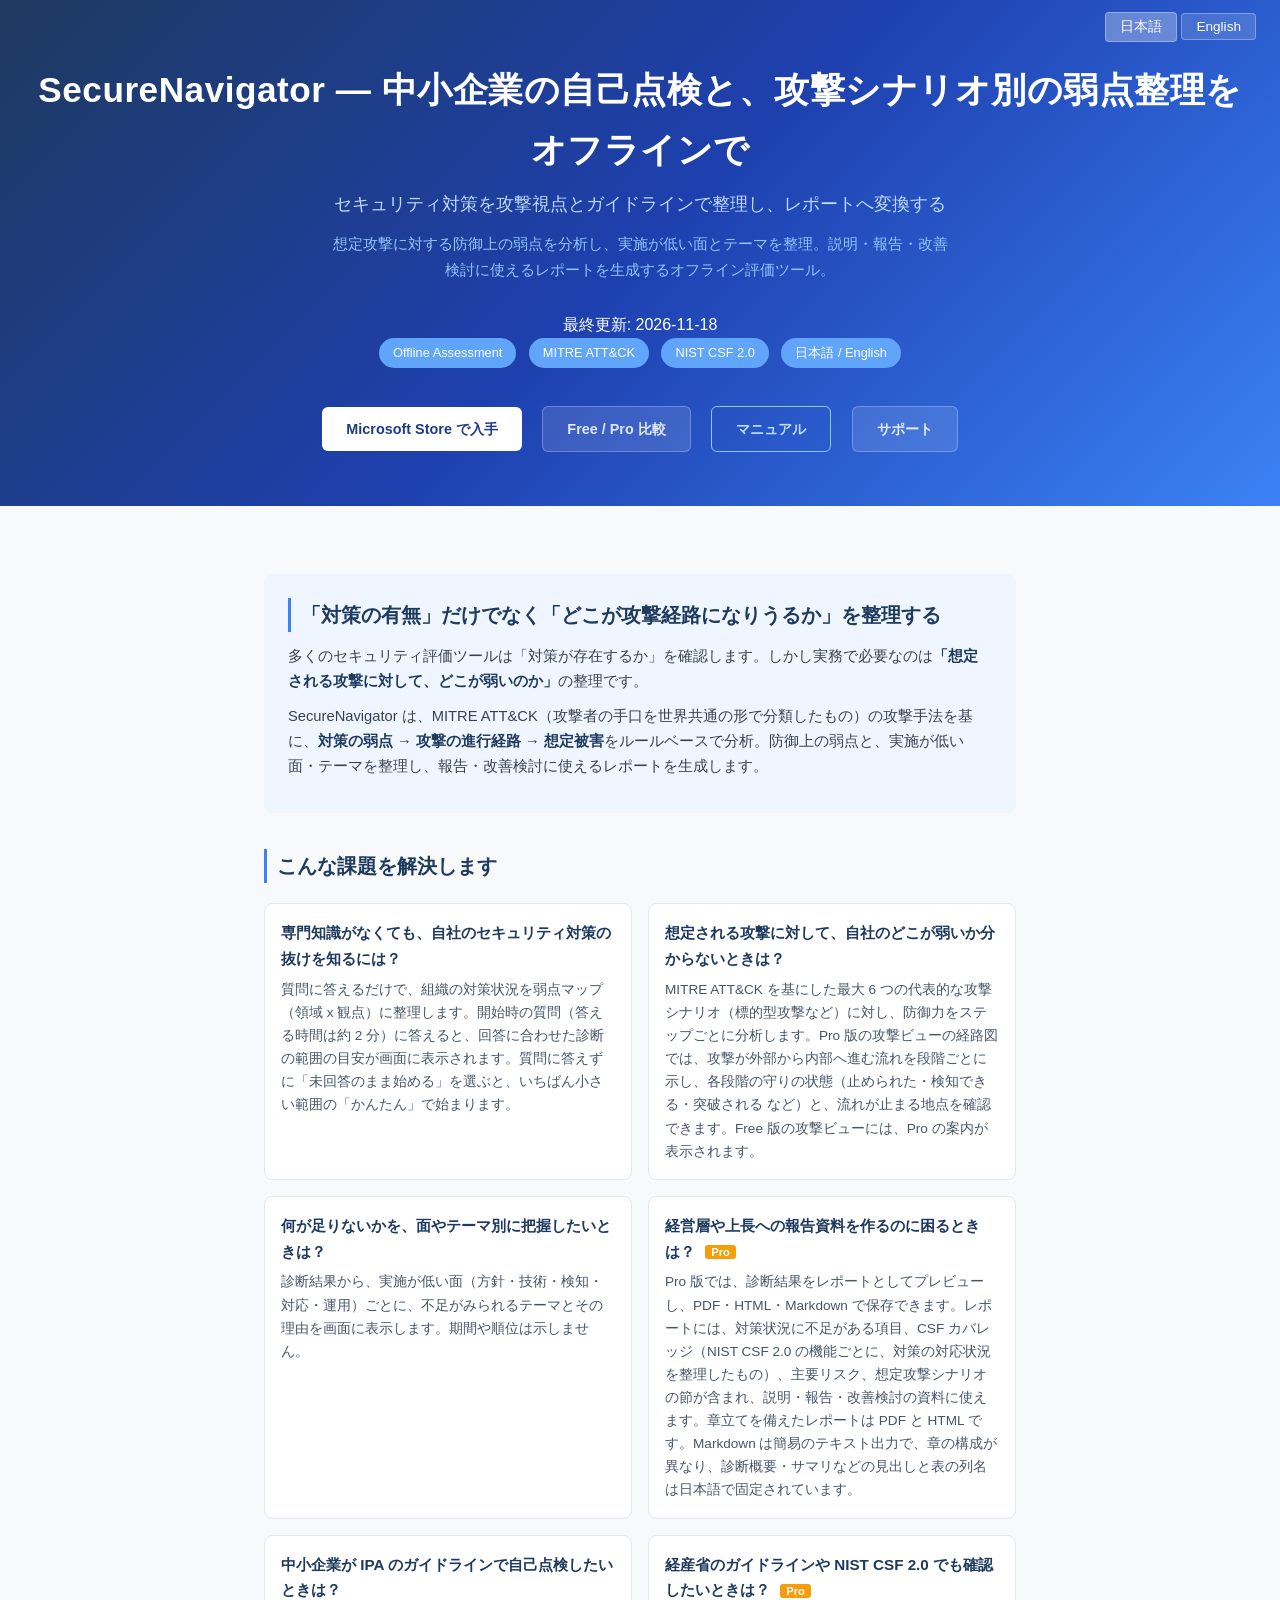
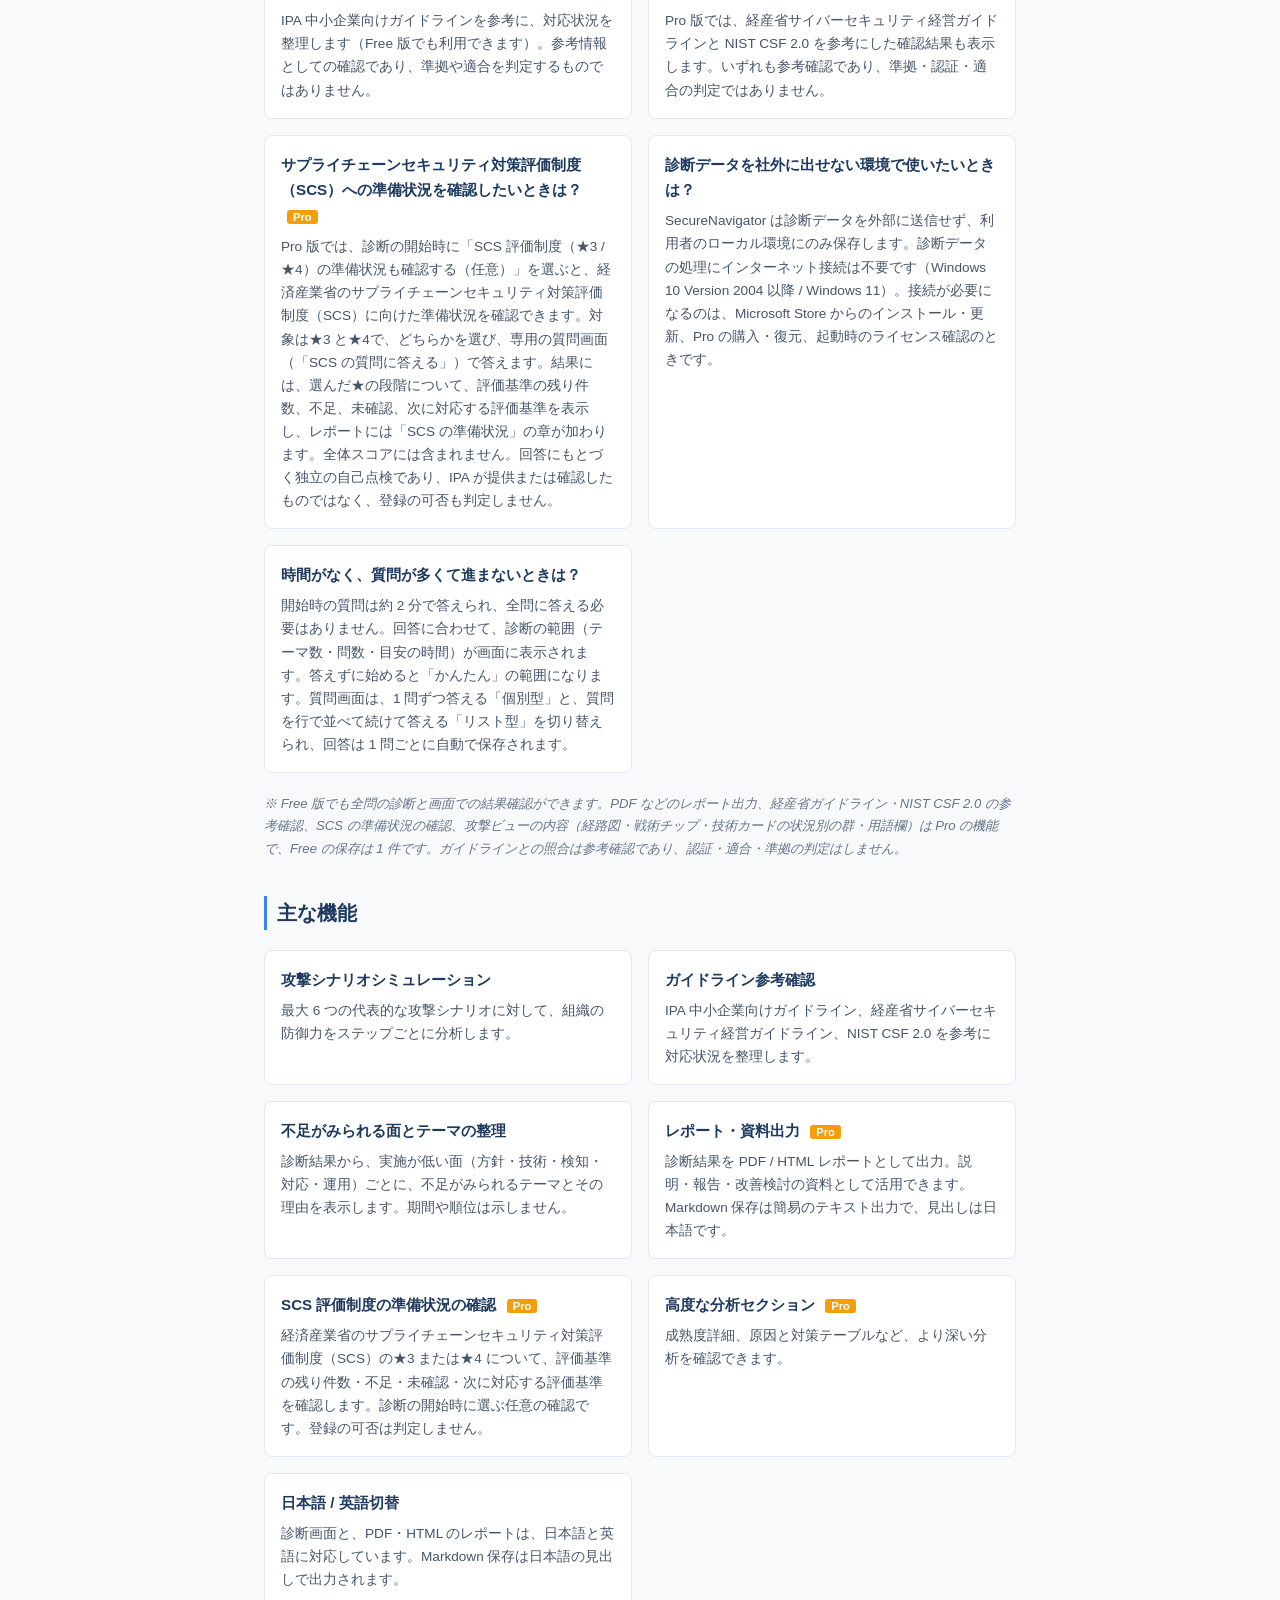
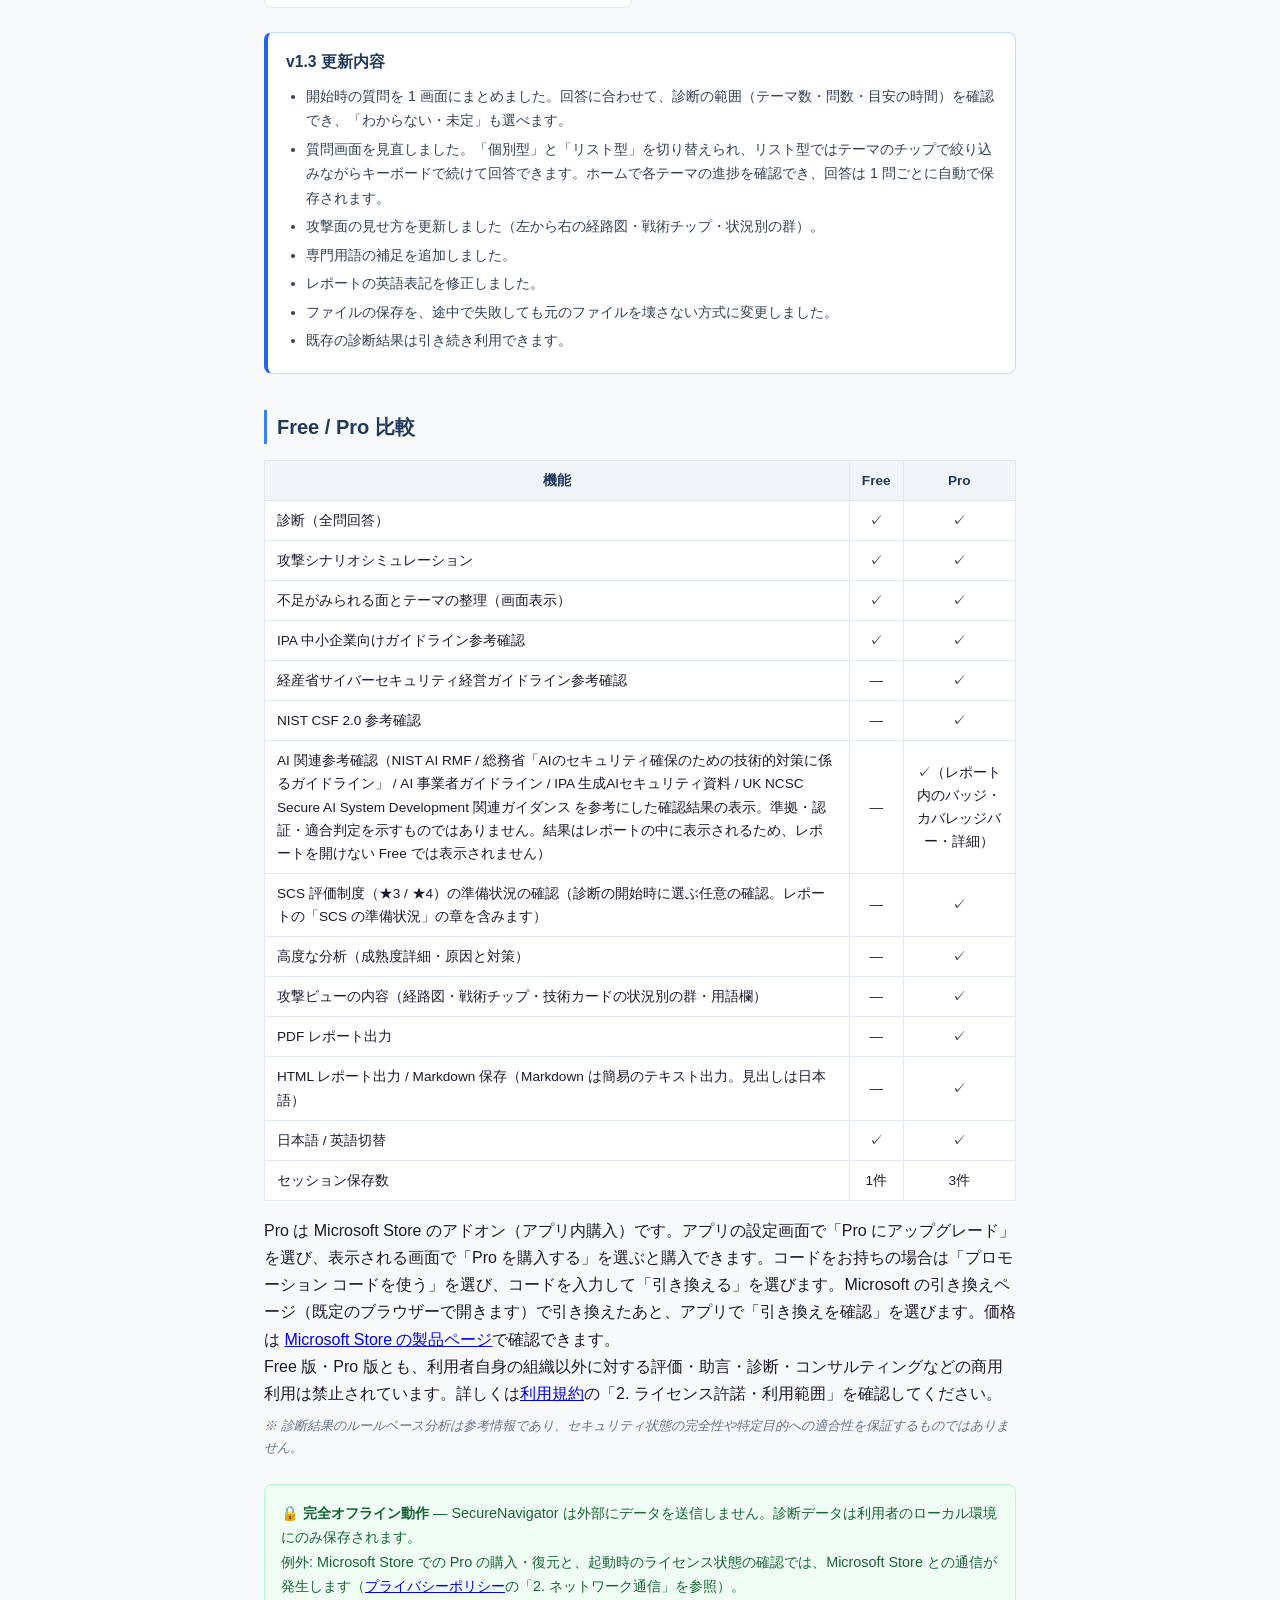
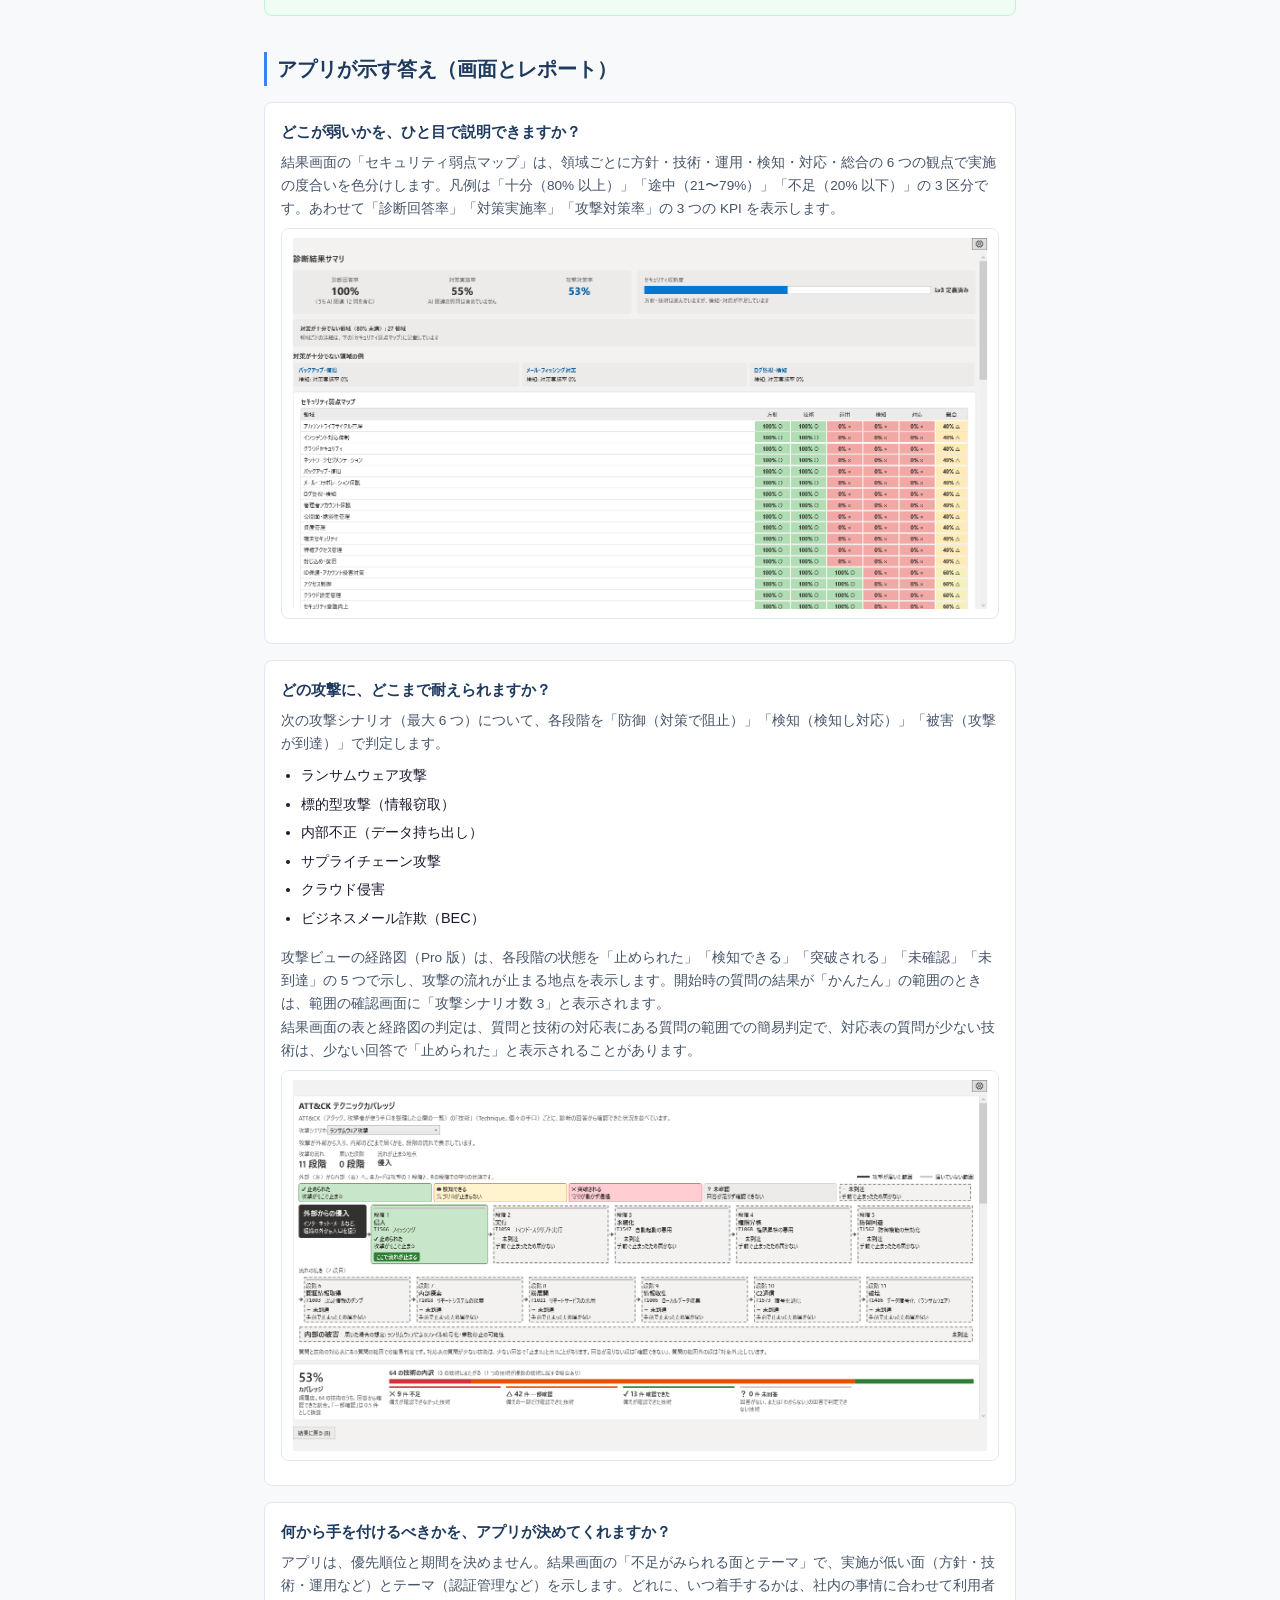
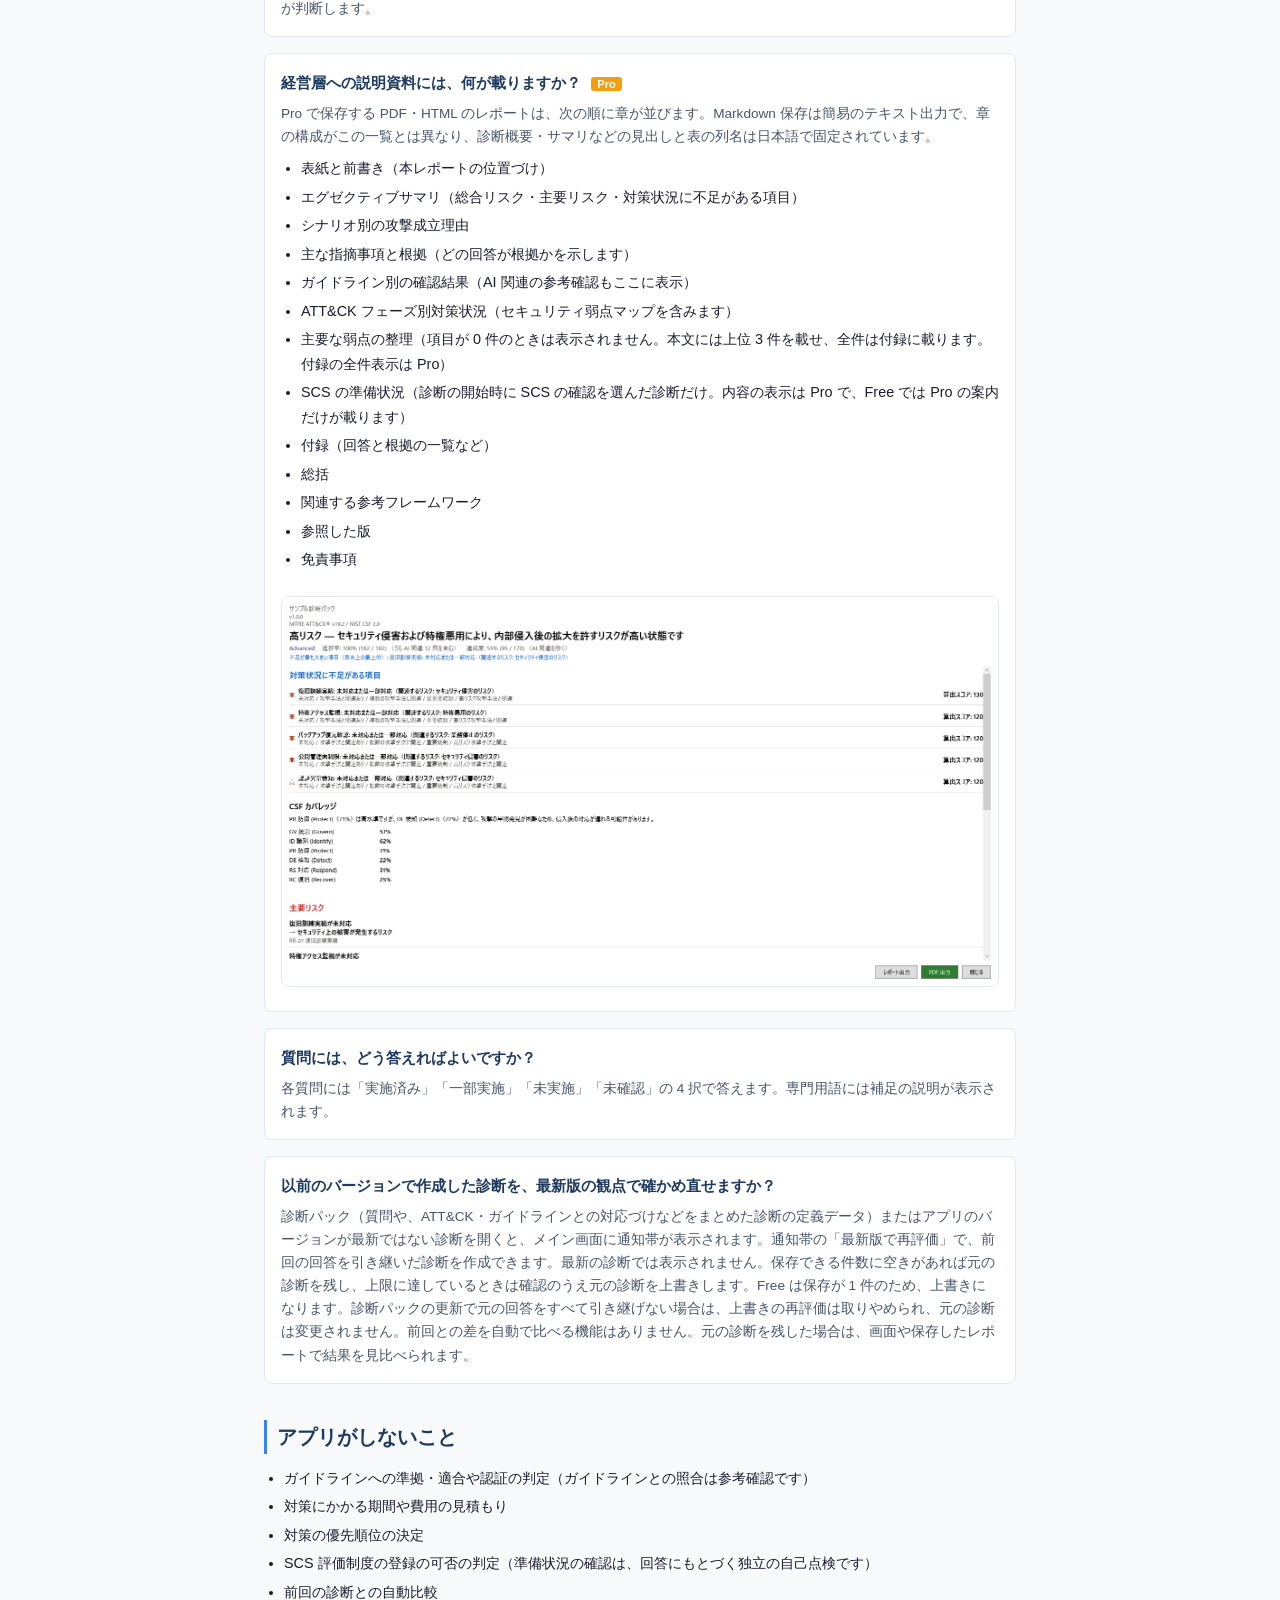
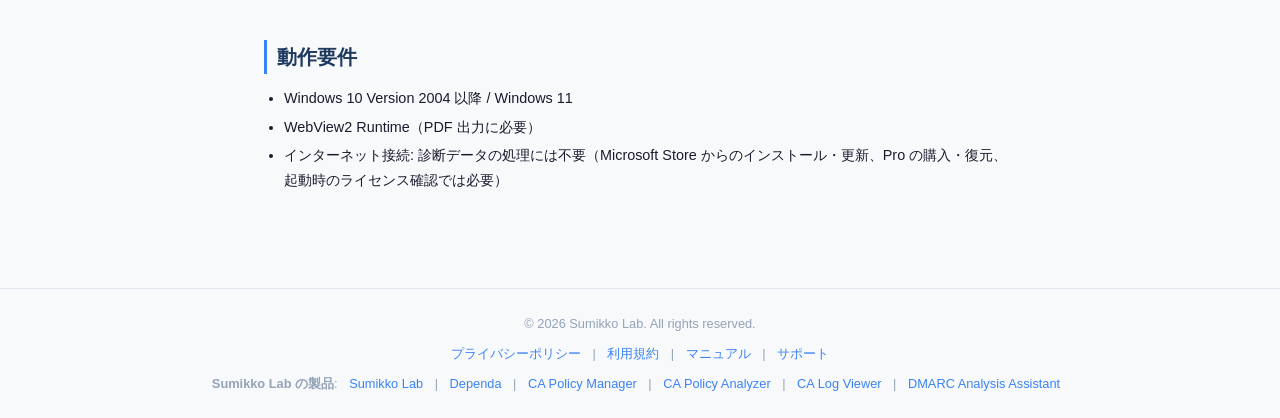
==== commit 37acc19d: "SITE-MAINT-001: Markdown 保存の説明の修正・SCS の準備状況の確認の追記・簡易判定の注記・商用利用の案内を追加(未評価)" ====
--- a/index.html
+++ b/index.html
@@ -112,9 +112,10 @@
       "description": "中小企業の管理者が専門知識なしで自社のセキュリティ対策の抜けを自己点検し、最大 6 つの攻撃シナリオに対する弱点を整理する Windows 向けのオフライン評価ツール。経営層への報告に使えるレポートの保存は Pro。診断データは外部に送信しない（例外は Microsoft Store での購入・復元と、起動時のライセンス確認）。準拠・認証の判定、優先順位や期間の決定はしない。",
       "featureList": [
         "専門知識がなくても対策の抜けを知りたい → 4 択の質問に答えて弱点マップ（十分・途中・不足の 3 区分）と 3 つの KPI（診断回答率・対策実施率・攻撃対策率）に整理",
-        "想定される攻撃に対する弱点を知りたい → 最大 6 つの攻撃シナリオを防御・検知・被害で判定して結果画面の表に表示（Free でも表示）。経路図で各段階が止められた・検知できる・突破されるのどれかを表示（経路図は Pro）",
+        "想定される攻撃に対する弱点を知りたい → 最大 6 つの攻撃シナリオを防御・検知・被害で判定して結果画面の表に表示（Free でも表示）。経路図で各段階が止められた・検知できる・突破されるのどれかを表示（経路図は Pro）。結果と経路図は質問と技術の対応表の範囲での簡易判定",
         "何が足りないかを面別に把握したい → 不足がみられる面とテーマを表示（優先順位・期間はアプリが決めない）",
-        "経営層への報告資料を作りたい → エグゼクティブサマリから始まるレポートのプレビューと PDF / HTML / Markdown 保存（Pro）",
+        "経営層への報告資料を作りたい → エグゼクティブサマリから始まるレポートのプレビューと PDF / HTML / Markdown 保存（Pro。Markdown は簡易のテキスト出力で、見出しは日本語）",
+        "サプライチェーンセキュリティ対策評価制度（SCS）の準備状況を確認したい → ★3 / ★4 の評価基準の残り件数・不足・未確認・次に対応する評価基準を表示（Pro。登録の可否は判定しない）",
         "中小企業が IPA のガイドラインで自己点検したい → IPA 中小企業向けガイドラインを参考にした確認（Free でも表示）",
         "経産省のガイドラインや NIST CSF 2.0 でも確認したい → 参考確認（Pro）",
         "診断データを社外に出せない環境で使いたい → 診断データを外部に送信しない（例外は Store での購入・復元と起動時のライセンス確認）",
@@ -189,7 +190,7 @@
     <div class="why-section">
       <h2>「対策の有無」だけでなく「どこが攻撃経路になりうるか」を整理する</h2>
       <p>多くのセキュリティ評価ツールは「対策が存在するか」を確認します。しかし実務で必要なのは<strong>「想定される攻撃に対して、どこが弱いのか」</strong>の整理です。</p>
-      <p>SecureNavigator は、MITRE ATT&amp;CK の攻撃手法を基に、<strong>対策の弱点 → 攻撃の進行経路 → 想定被害</strong>をルールベースで分析。防御上の弱点と、実施が低い面・テーマを整理し、報告・改善検討に使えるレポートを生成します。</p>
+      <p>SecureNavigator は、MITRE ATT&amp;CK（攻撃者の手口を世界共通の形で分類したもの）の攻撃手法を基に、<strong>対策の弱点 → 攻撃の進行経路 → 想定被害</strong>をルールベースで分析。防御上の弱点と、実施が低い面・テーマを整理し、報告・改善検討に使えるレポートを生成します。</p>
     </div>
 
     <h2>こんな課題を解決します</h2>
@@ -208,7 +209,7 @@
       </div>
       <div class="feature-card">
         <h3>経営層や上長への報告資料を作るのに困るときは？ <span class="pro-badge">Pro</span></h3>
-        <p>Pro 版では、診断結果をレポートとしてプレビューし、PDF・HTML・Markdown で保存できます。レポートには、対策状況に不足がある項目、CSF カバレッジ、主要リスク、想定攻撃シナリオの節が含まれ、説明・報告・改善検討の資料に使えます。</p>
+        <p>Pro 版では、診断結果をレポートとしてプレビューし、PDF・HTML・Markdown で保存できます。レポートには、対策状況に不足がある項目、CSF カバレッジ（NIST CSF 2.0 の機能ごとに、対策の対応状況を整理したもの）、主要リスク、想定攻撃シナリオの節が含まれ、説明・報告・改善検討の資料に使えます。章立てを備えたレポートは PDF と HTML です。Markdown は簡易のテキスト出力で、章の構成が異なり、診断概要・サマリなどの見出しと表の列名は日本語で固定されています。</p>
       </div>
       <div class="feature-card">
         <h3>中小企業が IPA のガイドラインで自己点検したいときは？</h3>
@@ -219,6 +220,10 @@
         <p>Pro 版では、経産省サイバーセキュリティ経営ガイドラインと NIST CSF 2.0 を参考にした確認結果も表示します。いずれも参考確認であり、準拠・認証・適合の判定ではありません。</p>
       </div>
       <div class="feature-card">
+        <h3>サプライチェーンセキュリティ対策評価制度（SCS）への準備状況を確認したいときは？ <span class="pro-badge">Pro</span></h3>
+        <p>Pro 版では、診断の開始時に「SCS 評価制度（★3 / ★4）の準備状況も確認する（任意）」を選ぶと、経済産業省のサプライチェーンセキュリティ対策評価制度（SCS）に向けた準備状況を確認できます。対象は★3 と★4で、どちらかを選び、専用の質問画面（「SCS の質問に答える」）で答えます。結果には、選んだ★の段階について、評価基準の残り件数、不足、未確認、次に対応する評価基準を表示し、レポートには「SCS の準備状況」の章が加わります。全体スコアには含まれません。回答にもとづく独立の自己点検であり、IPA が提供または確認したものではなく、登録の可否も判定しません。</p>
+      </div>
+      <div class="feature-card">
         <h3>診断データを社外に出せない環境で使いたいときは？</h3>
         <p>SecureNavigator は診断データを外部に送信せず、利用者のローカル環境にのみ保存します。診断データの処理にインターネット接続は不要です（Windows 10 Version 2004 以降 / Windows 11）。接続が必要になるのは、Microsoft Store からのインストール・更新、Pro の購入・復元、起動時のライセンス確認のときです。</p>
       </div>
@@ -227,7 +232,7 @@
         <p>開始時の質問は約 2 分で答えられ、全問に答える必要はありません。回答に合わせて、診断の範囲（テーマ数・問数・目安の時間）が画面に表示されます。答えずに始めると「かんたん」の範囲になります。質問画面は、1 問ずつ答える「個別型」と、質問を行で並べて続けて答える「リスト型」を切り替えられ、回答は 1 問ごとに自動で保存されます。</p>
       </div>
     </div>
-    <p class="compare-note">※ Free 版でも全問の診断と画面での結果確認ができます。PDF などのレポート出力、経産省ガイドライン・NIST CSF 2.0 の参考確認、攻撃ビューの内容（経路図・戦術チップ・技術カードの状況別の群・用語欄）は Pro の機能で、Free の保存は 1 件です。ガイドラインとの照合は参考確認であり、認証・適合・準拠の判定はしません。</p>
+    <p class="compare-note">※ Free 版でも全問の診断と画面での結果確認ができます。PDF などのレポート出力、経産省ガイドライン・NIST CSF 2.0 の参考確認、SCS の準備状況の確認、攻撃ビューの内容（経路図・戦術チップ・技術カードの状況別の群・用語欄）は Pro の機能で、Free の保存は 1 件です。ガイドラインとの照合は参考確認であり、認証・適合・準拠の判定はしません。</p>
 
     <h2>主な機能</h2>
     <div class="features">
@@ -245,7 +250,11 @@
       </div>
       <div class="feature-card">
         <h3>レポート・資料出力 <span class="pro-badge">Pro</span></h3>
-        <p>診断結果を PDF / HTML レポートとして出力。説明・報告・改善検討の資料として活用できます。</p>
+        <p>診断結果を PDF / HTML レポートとして出力。説明・報告・改善検討の資料として活用できます。Markdown 保存は簡易のテキスト出力で、見出しは日本語です。</p>
+      </div>
+      <div class="feature-card">
+        <h3>SCS 評価制度の準備状況の確認 <span class="pro-badge">Pro</span></h3>
+        <p>経済産業省のサプライチェーンセキュリティ対策評価制度（SCS）の★3 または★4 について、評価基準の残り件数・不足・未確認・次に対応する評価基準を確認します。診断の開始時に選ぶ任意の確認です。登録の可否は判定しません。</p>
       </div>
       <div class="feature-card">
         <h3>高度な分析セクション <span class="pro-badge">Pro</span></h3>
@@ -253,7 +262,7 @@
       </div>
       <div class="feature-card">
         <h3>日本語 / 英語切替</h3>
-        <p>診断・レポートともに日本語と英語に対応しています。</p>
+        <p>診断画面と、PDF・HTML のレポートは、日本語と英語に対応しています。Markdown 保存は日本語の見出しで出力されます。</p>
       </div>
     </div>
 
@@ -283,15 +292,17 @@
         <tr><td>経産省サイバーセキュリティ経営ガイドライン参考確認</td><td>—</td><td>✓</td></tr>
         <tr><td>NIST CSF 2.0 参考確認</td><td>—</td><td>✓</td></tr>
         <tr><td>AI 関連参考確認（NIST AI RMF / 総務省「AIのセキュリティ確保のための技術的対策に係るガイドライン」 / AI 事業者ガイドライン / IPA 生成AIセキュリティ資料 / UK NCSC Secure AI System Development 関連ガイダンス を参考にした確認結果の表示。準拠・認証・適合判定を示すものではありません。結果はレポートの中に表示されるため、レポートを開けない Free では表示されません）</td><td>—</td><td>✓（レポート内のバッジ・カバレッジバー・詳細）</td></tr>
+        <tr><td>SCS 評価制度（★3 / ★4）の準備状況の確認（診断の開始時に選ぶ任意の確認。レポートの「SCS の準備状況」の章を含みます）</td><td>—</td><td>✓</td></tr>
         <tr><td>高度な分析（成熟度詳細・原因と対策）</td><td>—</td><td>✓</td></tr>
         <tr><td>攻撃ビューの内容（経路図・戦術チップ・技術カードの状況別の群・用語欄）</td><td>—</td><td>✓</td></tr>
         <tr><td>PDF レポート出力</td><td>—</td><td>✓</td></tr>
-        <tr><td>HTML / Markdown レポート出力</td><td>—</td><td>✓</td></tr>
+        <tr><td>HTML レポート出力 / Markdown 保存（Markdown は簡易のテキスト出力。見出しは日本語）</td><td>—</td><td>✓</td></tr>
         <tr><td>日本語 / 英語切替</td><td>✓</td><td>✓</td></tr>
         <tr><td>セッション保存数</td><td>1件</td><td>3件</td></tr>
       </tbody>
     </table>
     <p>Pro は Microsoft Store のアドオン（アプリ内購入）です。アプリの設定画面で「Pro にアップグレード」を選び、表示される画面で「Pro を購入する」を選ぶと購入できます。コードをお持ちの場合は「プロモーション コードを使う」を選び、コードを入力して「引き換える」を選びます。Microsoft の引き換えページ（既定のブラウザーで開きます）で引き換えたあと、アプリで「引き換えを確認」を選びます。価格は <a href="https://apps.microsoft.com/detail/9N7MGPLZW5V4">Microsoft Store の製品ページ</a>で確認できます。</p>
+    <p>Free 版・Pro 版とも、利用者自身の組織以外に対する評価・助言・診断・コンサルティングなどの商用利用は禁止されています。詳しくは<a href="terms-of-use.html">利用規約</a>の「2. ライセンス許諾・利用範囲」を確認してください。</p>
     <p class="compare-note">※ 診断結果のルールベース分析は参考情報であり、セキュリティ状態の完全性や特定目的への適合性を保証するものではありません。</p>
 
     <div class="privacy-note">
@@ -303,7 +314,7 @@
 
     <div class="feature-card" style="margin:16px 0;">
       <h3>どこが弱いかを、ひと目で説明できますか？</h3>
-      <p>結果画面の「セキュリティ弱点マップ」は、領域ごとに方針・技術・運用・検知・対応の観点で実施の度合いを色分けします。凡例は「十分（80% 以上）」「途中（21〜79%）」「不足（20% 以下）」の 3 区分です。あわせて「診断回答率」「対策実施率」「攻撃対策率」の 3 つの KPI を表示します。</p>
+      <p>結果画面の「セキュリティ弱点マップ」は、領域ごとに方針・技術・運用・検知・対応・総合の 6 つの観点で実施の度合いを色分けします。凡例は「十分（80% 以上）」「途中（21〜79%）」「不足（20% 以下）」の 3 区分です。あわせて「診断回答率」「対策実施率」「攻撃対策率」の 3 つの KPI を表示します。</p>
       <img src="manual/images/ja/result-summary.png" alt="診断結果サマリ。KPI、対策が十分でない領域の例、弱点マップが表示されている" style="max-width:100%; border-radius:8px; border:1px solid #e2e8f0; margin-top:8px;">
     </div>
 
@@ -319,6 +330,7 @@
         <li>ビジネスメール詐欺（BEC）</li>
       </ul>
       <p>攻撃ビューの経路図（Pro 版）は、各段階の状態を「止められた」「検知できる」「突破される」「未確認」「未到達」の 5 つで示し、攻撃の流れが止まる地点を表示します。開始時の質問の結果が「かんたん」の範囲のときは、範囲の確認画面に「攻撃シナリオ数 3」と表示されます。</p>
+      <p>結果画面の表と経路図の判定は、質問と技術の対応表にある質問の範囲での簡易判定で、対応表の質問が少ない技術は、少ない回答で「止められた」と表示されることがあります。</p>
       <img src="manual/images/ja/attack-path.png" alt="攻撃ビューの経路図。ランサムウェア攻撃の各段階の状態と、攻撃の流れが止まる地点が表示されている" style="max-width:100%; border-radius:8px; border:1px solid #e2e8f0; margin-top:8px;">
     </div>
 
@@ -329,7 +341,7 @@
 
     <div class="feature-card" style="margin:16px 0;">
       <h3>経営層への説明資料には、何が載りますか？ <span class="pro-badge">Pro</span></h3>
-      <p>Pro で保存するレポートは、次の順に章が並びます。</p>
+      <p>Pro で保存する PDF・HTML のレポートは、次の順に章が並びます。Markdown 保存は簡易のテキスト出力で、章の構成がこの一覧とは異なり、診断概要・サマリなどの見出しと表の列名は日本語で固定されています。</p>
       <ul>
         <li>表紙と前書き（本レポートの位置づけ）</li>
         <li>エグゼクティブサマリ（総合リスク・主要リスク・対策状況に不足がある項目）</li>
@@ -337,8 +349,8 @@
         <li>主な指摘事項と根拠（どの回答が根拠かを示します）</li>
         <li>ガイドライン別の確認結果（AI 関連の参考確認もここに表示）</li>
         <li>ATT&amp;CK フェーズ別対策状況（セキュリティ弱点マップを含みます）</li>
-        <li>主要な弱点の整理（項目が 0 件のときは表示されません）</li>
-        <li>SCS の準備状況（Pro で、診断の開始時に SCS の確認を選んだ診断だけ）</li>
+        <li>主要な弱点の整理（項目が 0 件のときは表示されません。本文には上位 3 件を載せ、全件は付録に載ります。付録の全件表示は Pro）</li>
+        <li>SCS の準備状況（診断の開始時に SCS の確認を選んだ診断だけ。内容の表示は Pro で、Free では Pro の案内だけが載ります）</li>
         <li>付録（回答と根拠の一覧など）</li>
         <li>総括</li>
         <li>関連する参考フレームワーク</li>
@@ -355,7 +367,7 @@
 
     <div class="feature-card" style="margin:16px 0;">
       <h3>以前のバージョンで作成した診断を、最新版の観点で確かめ直せますか？</h3>
-      <p>診断パックまたはアプリのバージョンが最新ではない診断を開くと、メイン画面に通知帯が表示されます。通知帯の「最新版で再評価」で、前回の回答を引き継いだ診断を作成できます。最新の診断では表示されません。保存できる件数に空きがあれば元の診断を残し、上限に達しているときは確認のうえ元の診断を上書きします。Free は保存が 1 件のため、上書きになります。診断パックの更新で元の回答をすべて引き継げない場合は、上書きの再評価は取りやめられ、元の診断は変更されません。前回との差を自動で比べる機能はありません。元の診断を残した場合は、画面や保存したレポートで結果を見比べられます。</p>
+      <p>診断パック（質問や、ATT&amp;CK・ガイドラインとの対応づけなどをまとめた診断の定義データ）またはアプリのバージョンが最新ではない診断を開くと、メイン画面に通知帯が表示されます。通知帯の「最新版で再評価」で、前回の回答を引き継いだ診断を作成できます。最新の診断では表示されません。保存できる件数に空きがあれば元の診断を残し、上限に達しているときは確認のうえ元の診断を上書きします。Free は保存が 1 件のため、上書きになります。診断パックの更新で元の回答をすべて引き継げない場合は、上書きの再評価は取りやめられ、元の診断は変更されません。前回との差を自動で比べる機能はありません。元の診断を残した場合は、画面や保存したレポートで結果を見比べられます。</p>
     </div>
 
     <h2>アプリがしないこと</h2>
@@ -363,6 +375,7 @@
       <li>ガイドラインへの準拠・適合や認証の判定（ガイドラインとの照合は参考確認です）</li>
       <li>対策にかかる期間や費用の見積もり</li>
       <li>対策の優先順位の決定</li>
+      <li>SCS 評価制度の登録の可否の判定（準備状況の確認は、回答にもとづく独立の自己点検です）</li>
       <li>前回の診断との自動比較</li>
     </ul>
 
@@ -381,7 +394,7 @@
     <div class="why-section">
       <h2>Not "Do you have controls?" but "Where are the gaps?"</h2>
       <p>Most security assessment tools verify whether controls exist. But what practitioners need is: <strong>"Against likely attacks, where are we weak?"</strong></p>
-      <p>SecureNavigator uses MITRE ATT&amp;CK techniques to analyze <strong>control gaps → potential attack paths → estimated impact</strong> through rule-based assessment. It organizes defensive weaknesses and the layers and themes with low implementation into reports you can use for communication and planning.</p>
+      <p>SecureNavigator uses MITRE ATT&amp;CK techniques (a globally shared classification of attacker techniques) to analyze <strong>control gaps → potential attack paths → estimated impact</strong> through rule-based assessment. It organizes defensive weaknesses and the layers and themes with low implementation into reports you can use for communication and planning.</p>
     </div>
 
     <h2>Problems this solves</h2>
@@ -400,7 +413,7 @@
       </div>
       <div class="feature-card">
         <h3>How do I create a security report for management? <span class="pro-badge">Pro</span></h3>
-        <p>In Pro, you can preview the assessment as a report and save it as PDF, HTML, or Markdown. The report includes sections for items with gaps in control status, CSF coverage, key risks, and attack scenarios, so you can use it for communication and planning.</p>
+        <p>In Pro, you can preview the assessment as a report and save it as PDF, HTML, or Markdown. The report includes sections for items with gaps in control status, CSF coverage (the control status for each NIST CSF 2.0 function), key risks, and attack scenarios, so you can use it for communication and planning. The chaptered report is the PDF and HTML output. Markdown is a simple text output with a different structure, and its headings and table column names are fixed in Japanese.</p>
       </div>
       <div class="feature-card">
         <h3>How can a small business self-check against the IPA guideline?</h3>
@@ -411,6 +424,10 @@
         <p>In Pro, the results also show reference checks based on the METI Cybersecurity Guidelines (Japan) and NIST CSF 2.0. These are reference checks, not a determination of compliance, conformity, or certification.</p>
       </div>
       <div class="feature-card">
+        <h3>How do I check our readiness for the Supply Chain Security rating scheme (SCS)? <span class="pro-badge">Pro</span></h3>
+        <p>In Pro, select "Also check readiness for the SCS rating scheme (★3 / ★4) (optional)" when you start an assessment to check your readiness for the supply chain security rating scheme (SCS) of Japan's Ministry of Economy, Trade and Industry. It covers ★3 and ★4: choose one, then answer on a dedicated question screen ("Answer SCS questions"). For the star level you chose, the results show the number of remaining criteria, gaps, unconfirmed criteria, and the criteria to work on next, and the report gains an "SCS readiness" chapter. It is not included in the overall score. It is an independent self-check based on your answers. IPA did not provide or review it, and it does not decide whether you can be registered.</p>
+      </div>
+      <div class="feature-card">
         <h3>What if our assessment data cannot leave our environment?</h3>
         <p>SecureNavigator never sends your assessment data out and stores it only on your local device. Assessments run without an internet connection (Windows 10 Version 2004 or later / Windows 11). A connection is needed only for installing or updating through the Microsoft Store, purchasing or restoring Pro, and the license check at startup.</p>
       </div>
@@ -419,7 +436,7 @@
         <p>The opening questions take about 2 minutes, and you do not have to answer all of them. As you answer, the screen shows the scope of the assessment (themes, questions, estimated time). If you start without answering, the assessment uses the Quick scope. The question screen lets you switch between Single-question mode, one question at a time, and List mode, with questions in rows for continuous answering. Each answer is saved automatically.</p>
       </div>
     </div>
-    <p class="compare-note">* The Free edition lets you complete the full assessment and view results on screen. PDF and other report export, METI guidelines / NIST CSF 2.0 reference checks, and the Attack View contents (attack flow, tactic chips, status groups of technique cards, terms) are Pro features, and Free saves 1 session. Guideline checks are reference checks; SecureNavigator does not determine certification, conformity, or compliance.</p>
+    <p class="compare-note">* The Free edition lets you complete the full assessment and view results on screen. PDF and other report export, METI guidelines / NIST CSF 2.0 reference checks, the SCS readiness check, and the Attack View contents (attack flow, tactic chips, status groups of technique cards, terms) are Pro features, and Free saves 1 session. Guideline checks are reference checks; SecureNavigator does not determine certification, conformity, or compliance.</p>
 
     <h2>Key Features</h2>
     <div class="features">
@@ -437,7 +454,11 @@
       </div>
       <div class="feature-card">
         <h3>Report &amp; Document Export <span class="pro-badge">Pro</span></h3>
-        <p>Export assessment results as PDF / HTML reports for management communication and improvement planning.</p>
+        <p>Export assessment results as PDF / HTML reports for management communication and improvement planning. Markdown saving is a simple text output with Japanese headings.</p>
+      </div>
+      <div class="feature-card">
+        <h3>SCS Readiness Check <span class="pro-badge">Pro</span></h3>
+        <p>For ★3 or ★4 of the supply chain security rating scheme (SCS) of Japan's Ministry of Economy, Trade and Industry, check the number of remaining criteria, gaps, unconfirmed criteria, and the criteria to work on next. You choose it, as an option, when you start an assessment. It does not decide whether you can be registered.</p>
       </div>
       <div class="feature-card">
         <h3>Advanced Analysis <span class="pro-badge">Pro</span></h3>
@@ -445,7 +466,7 @@
       </div>
       <div class="feature-card">
         <h3>Japanese / English</h3>
-        <p>Both assessment and reports support Japanese and English.</p>
+        <p>The assessment screens and the PDF and HTML reports support Japanese and English. Markdown saving outputs Japanese headings.</p>
       </div>
     </div>
 
@@ -475,15 +496,17 @@
         <tr><td>METI Cybersecurity Guidelines reference checks (Japan)</td><td>—</td><td>✓</td></tr>
         <tr><td>NIST CSF 2.0 reference checks</td><td>—</td><td>✓</td></tr>
         <tr><td>AI-related Reference Checks (results referencing NIST AI RMF / Japan MIC Guideline on Technical Measures for Securing AI / Japan AI Guidelines for Business / IPA generative AI security materials / UK NCSC Secure AI System Development guidance. Not an indication of compliance, conformity, or certification. The results appear only inside the report, so they are not available in Free, which cannot open the report)</td><td>—</td><td>✓ (badge, coverage bar &amp; details in the report)</td></tr>
+        <tr><td>SCS rating scheme (★3 / ★4) readiness check (an option you choose when starting an assessment; includes the "SCS readiness" chapter in the report)</td><td>—</td><td>✓</td></tr>
         <tr><td>Advanced Analysis (maturity detail, cause &amp; action)</td><td>—</td><td>✓</td></tr>
         <tr><td>Attack View contents (attack flow, tactic chips, status groups of technique cards, terms)</td><td>—</td><td>✓</td></tr>
         <tr><td>PDF Report Export</td><td>—</td><td>✓</td></tr>
-        <tr><td>HTML / Markdown Report Export</td><td>—</td><td>✓</td></tr>
+        <tr><td>HTML Report Export / Markdown Saving (Markdown is a simple text output with Japanese headings)</td><td>—</td><td>✓</td></tr>
         <tr><td>Japanese / English</td><td>✓</td><td>✓</td></tr>
         <tr><td>Saved Sessions</td><td>1</td><td>3</td></tr>
       </tbody>
     </table>
     <p>Pro is a Microsoft Store add-on (in-app purchase). In the app's Settings screen, select "Upgrade to Pro", then select "Buy Pro" on the screen that appears. If you have a promo code, select "Use a promo code", enter the code, and select "Redeem". Redeem it on the Microsoft page that opens in your default browser, then select "Check redemption" in the app. Check the price on the <a href="https://apps.microsoft.com/detail/9N7MGPLZW5V4">Microsoft Store product page</a>.</p>
+    <p>In both Free and Pro, commercial use for parties other than your own organization is prohibited. This includes providing evaluation, advisory, assessment, or consulting services to third parties. See "2. License Grant and Usage Scope" in the <a href="terms-of-use.html?lang=en">Terms of Use</a> for details.</p>
     <p class="compare-note">* Assessment results are rule-based reference information and do not guarantee completeness or fitness for any particular purpose.</p>
 
     <div class="privacy-note">
@@ -495,7 +518,7 @@
 
     <div class="feature-card" style="margin:16px 0;">
       <h3>Can I show at a glance where we are weak?</h3>
-      <p>The Security Weakness Map on the Results screen color-codes each area by perspective: policy, technology, operations, detection, and response. The legend has three levels: Sufficient (80%+), In between (21–79%), and Lacking (20% or less). The screen also shows three KPIs: Response Rate, Implementation Rate, and Attack Coverage Rate.</p>
+      <p>The Security Weakness Map on the Results screen color-codes each area by six perspectives: policy, technology, operations, detection, response, and overall. The legend has three levels: Sufficient (80%+), In between (21–79%), and Lacking (20% or less). The screen also shows three KPIs: Response Rate, Implementation Rate, and Attack Coverage Rate.</p>
       <img src="manual/images/en/result-summary.png" alt="Assessment result summary with KPIs, examples of areas where controls are not sufficient, and the weakness map" style="max-width:100%; border-radius:8px; border:1px solid #e2e8f0; margin-top:8px;">
     </div>
 
@@ -511,6 +534,7 @@
         <li>Business Email Compromise (BEC)</li>
       </ul>
       <p>The path diagram in the attack view (Pro) marks each stage with one of five states: Stopped, Detectable, Breached, Unconfirmed, or Not reached. It also shows where the attack flow stops. When the opening questions result in the Quick scope, the scope confirmation screen shows 3 attack scenarios.</p>
+      <p>The table on the Results screen and the path diagram give a simple judgement within the questions linked to each technique in the question-to-technique mapping, so a technique with few linked questions may show as Stopped on few answers.</p>
       <img src="manual/images/en/attack-path.png" alt="Attack flow in the attack view, showing the state of each ransomware attack stage and where the flow stops" style="max-width:100%; border-radius:8px; border:1px solid #e2e8f0; margin-top:8px;">
     </div>
 
@@ -521,7 +545,7 @@
 
     <div class="feature-card" style="margin:16px 0;">
       <h3>What goes into a report for management? <span class="pro-badge">Pro</span></h3>
-      <p>A report saved in Pro contains the following chapters, in this order:</p>
+      <p>A PDF or HTML report saved in Pro contains the following chapters, in this order. Markdown saving is a simple text output with a different structure, and its headings (such as the assessment overview and summary) and table column names are fixed in Japanese.</p>
       <ul>
         <li>Cover and preface (what this report covers)</li>
         <li>Executive Summary (overall risk, key risks, and items with gaps in control status)</li>
@@ -529,8 +553,8 @@
         <li>Main Findings and Rationale (shows which answers support each finding)</li>
         <li>Confirmation results by guideline (including the AI-related reference checks)</li>
         <li>ATT&amp;CK Phase Coverage (includes the Security Weakness Map)</li>
-        <li>Key Weaknesses Overview (not shown when there are no items)</li>
-        <li>SCS readiness (Pro; only for assessments started with the SCS check)</li>
+        <li>Key Weaknesses Overview (not shown when there are no items; the main text lists the top 3, and the full list is in the appendix, shown in full in Pro)</li>
+        <li>SCS readiness (only for assessments started with the SCS check; the content is shown in Pro, and Free shows only a note about Pro)</li>
         <li>Appendices (such as the index of answers and rationale)</li>
         <li>Conclusion</li>
         <li>Related reference frameworks</li>
@@ -547,7 +571,7 @@
 
     <div class="feature-card" style="margin:16px 0;">
       <h3>Can I reassess an assessment created with a previous version using the latest perspective?</h3>
-      <p>When you open an assessment whose diagnosis pack or app version is not the latest, a notice band appears on the main screen. Select "Reassess with Latest" in the band to create a new assessment that carries over your previous answers. The band does not appear for an up-to-date assessment. If you have room to save another assessment, the original is kept; if you have reached the limit, the original is overwritten after you confirm. Free saves only one assessment, so it is always overwritten. If the questions changed with a diagnosis pack update and not all of your answers can be carried over, the overwriting reassessment is cancelled and the original is not changed. The app does not compare results with the previous assessment automatically. If you keep the original, you can compare the results yourself on screen or in saved reports.</p>
+      <p>When you open an assessment whose diagnosis pack (the assessment definition data, including the questions and their mapping to ATT&amp;CK and guidelines) or app version is not the latest, a notice band appears on the main screen. Select "Reassess with Latest" in the band to create a new assessment that carries over your previous answers. The band does not appear for an up-to-date assessment. If you have room to save another assessment, the original is kept; if you have reached the limit, the original is overwritten after you confirm. Free saves only one assessment, so it is always overwritten. If the questions changed with a diagnosis pack update and not all of your answers can be carried over, the overwriting reassessment is cancelled and the original is not changed. The app does not compare results with the previous assessment automatically. If you keep the original, you can compare the results yourself on screen or in saved reports.</p>
     </div>
 
     <h2>What the App Does Not Do</h2>
@@ -555,6 +579,7 @@
       <li>Determine compliance, conformity, or certification against any guideline (guideline checks are for reference only)</li>
       <li>Estimate the time or cost of improvements</li>
       <li>Decide the priority of actions</li>
+      <li>Decide whether you can be registered under the SCS rating scheme (the readiness check is an independent self-check based on your answers)</li>
       <li>Compare results with a previous assessment automatically</li>
     </ul>
 
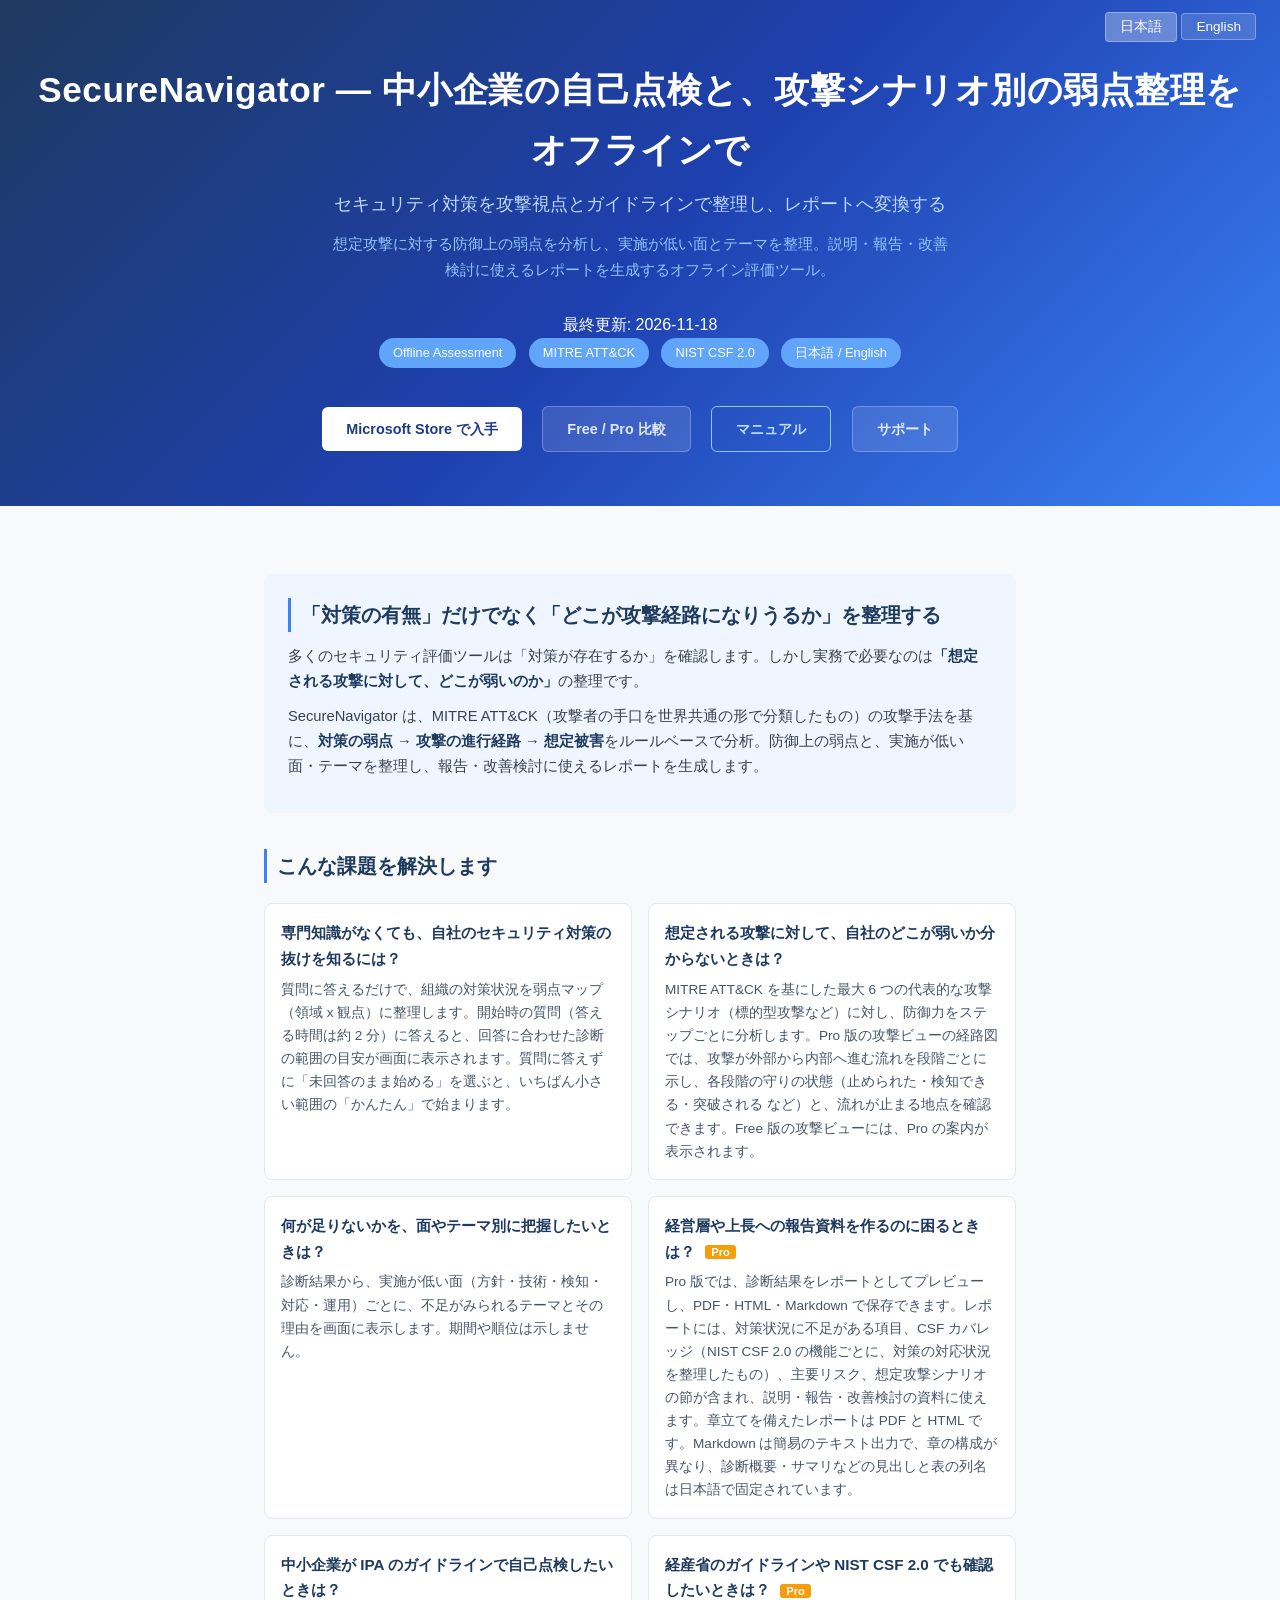
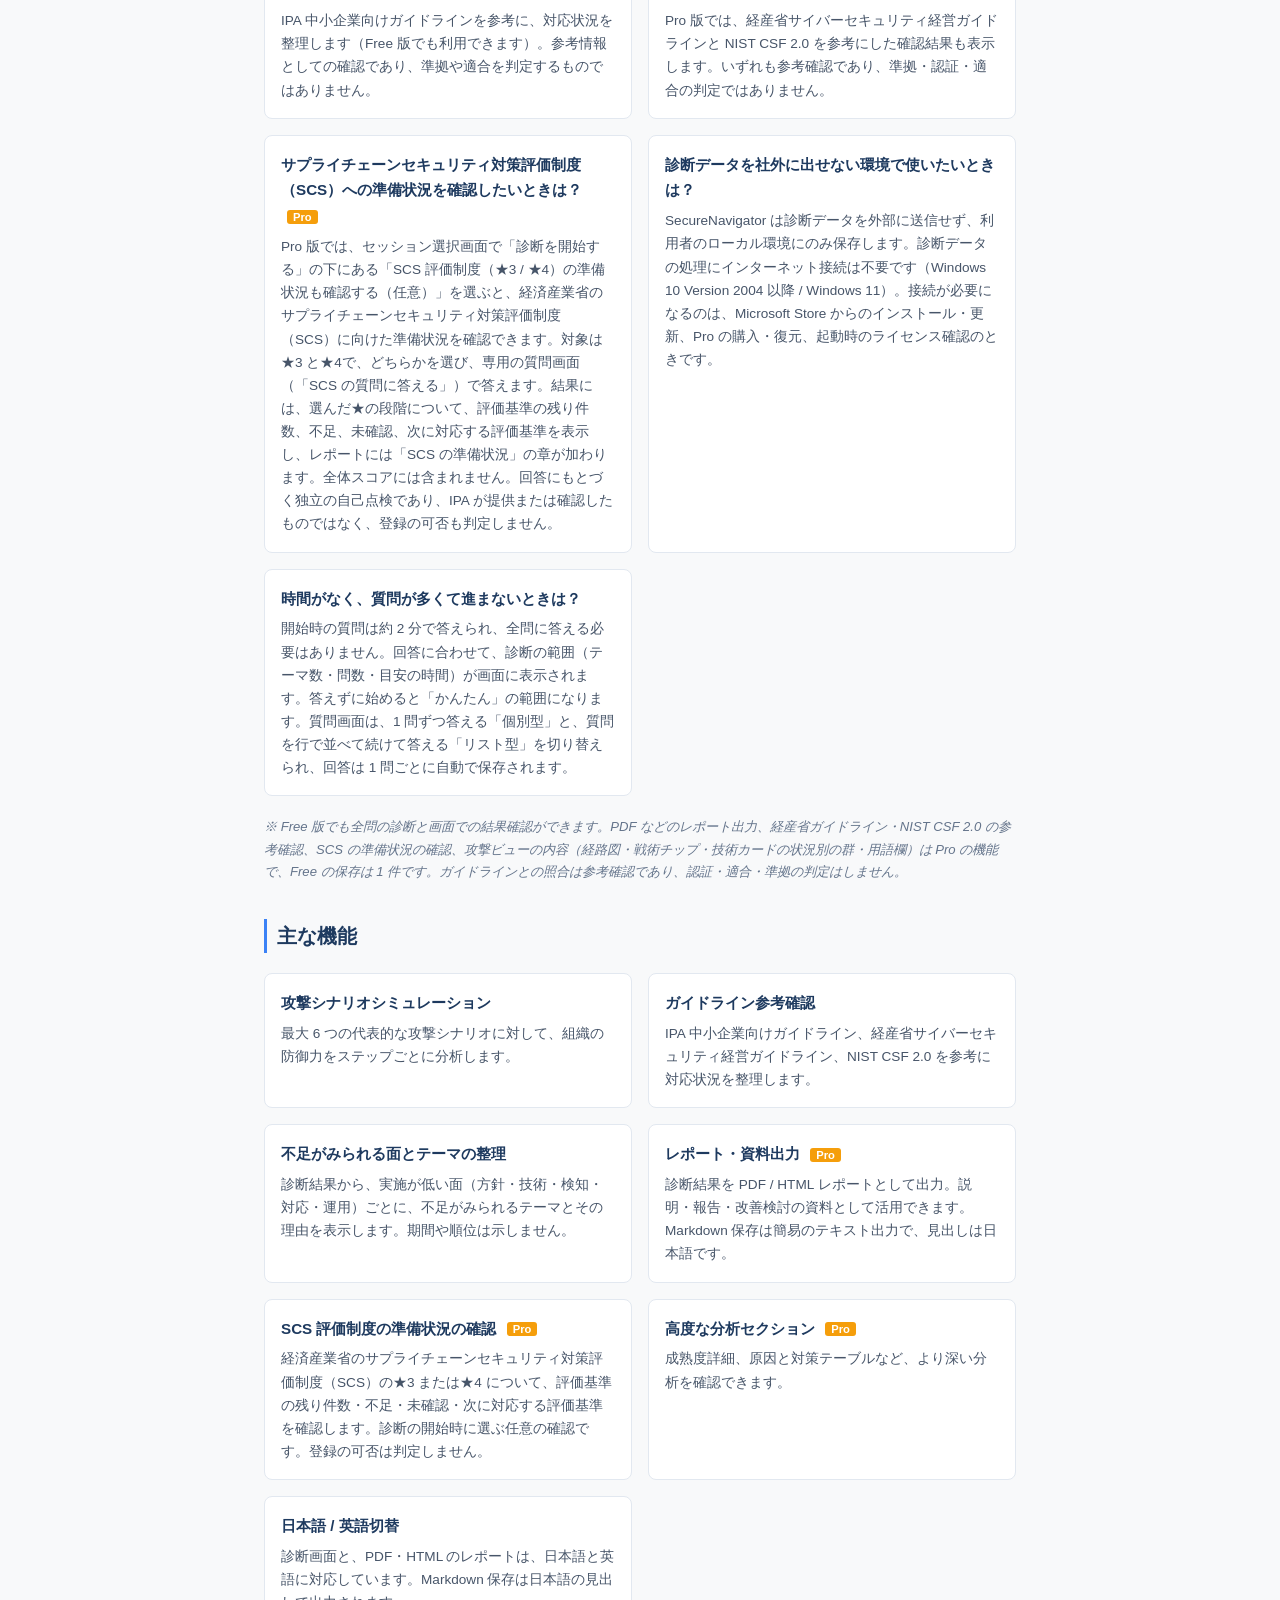
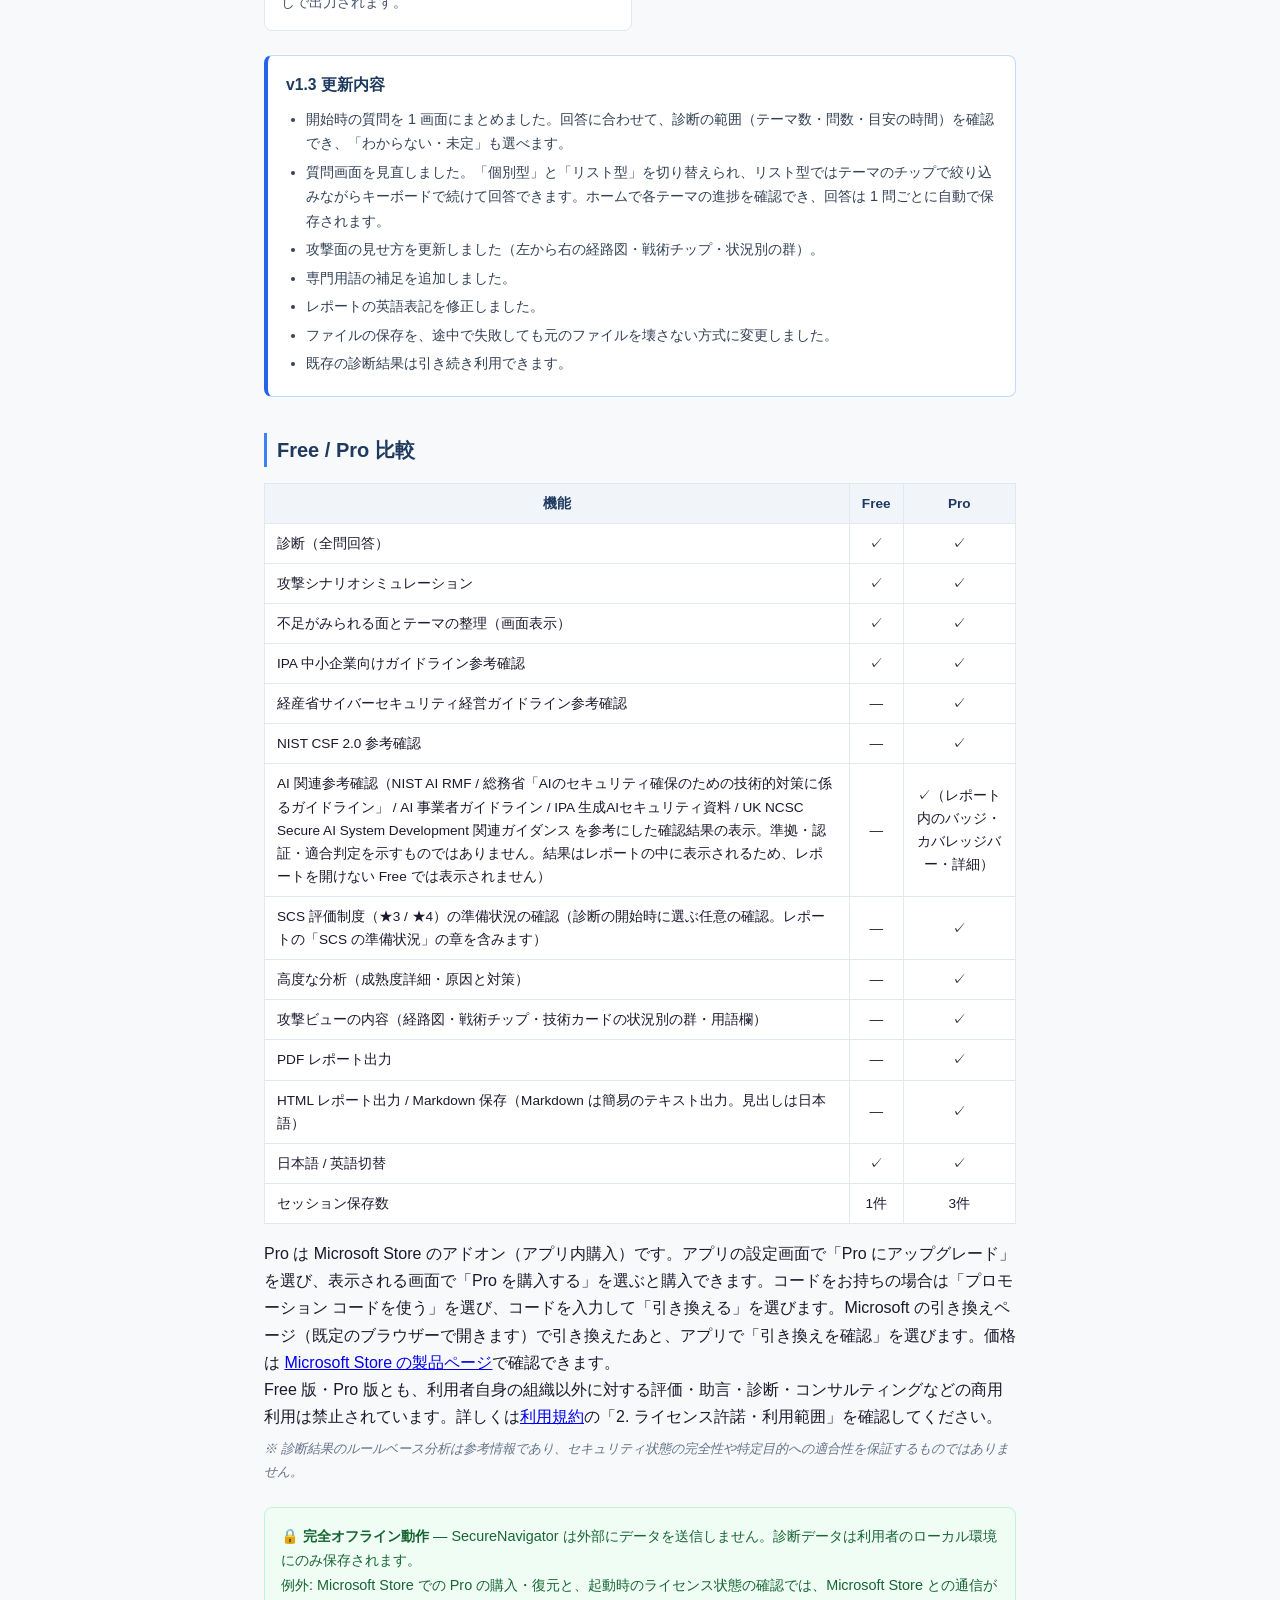
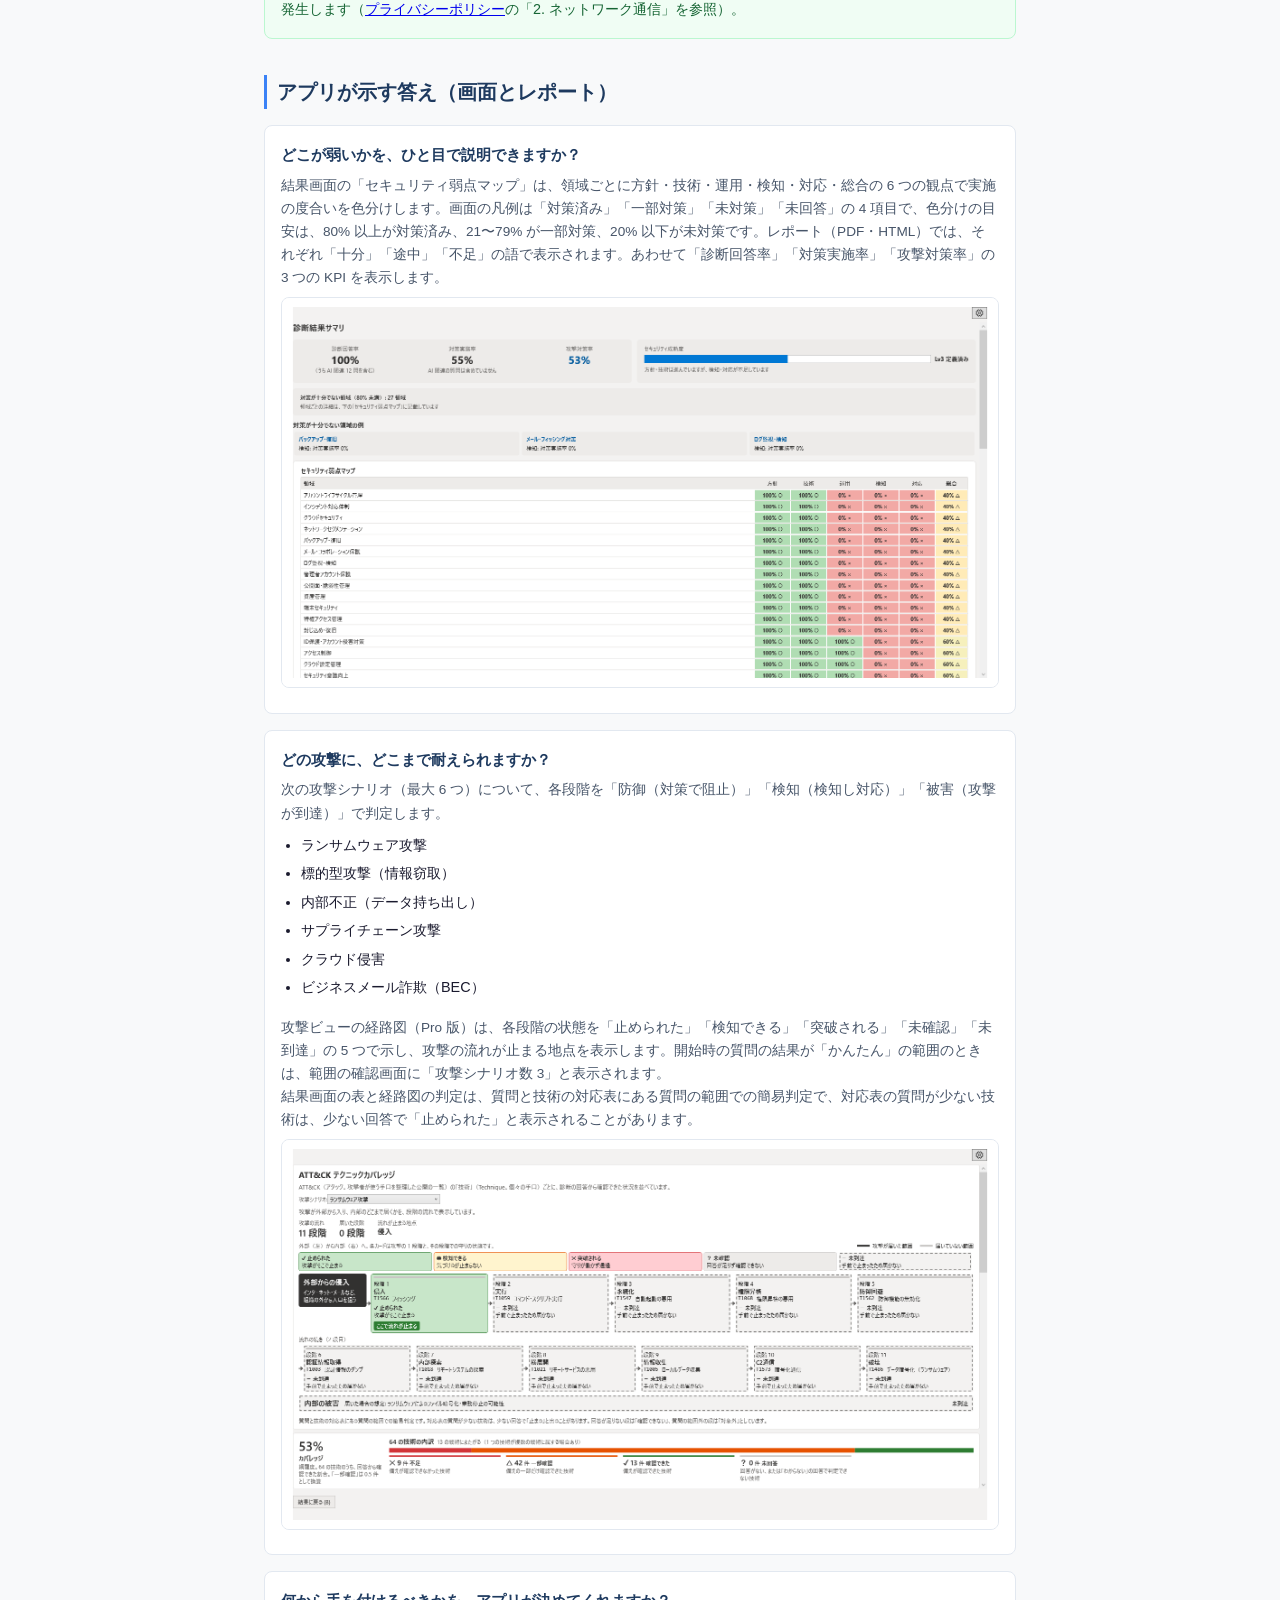
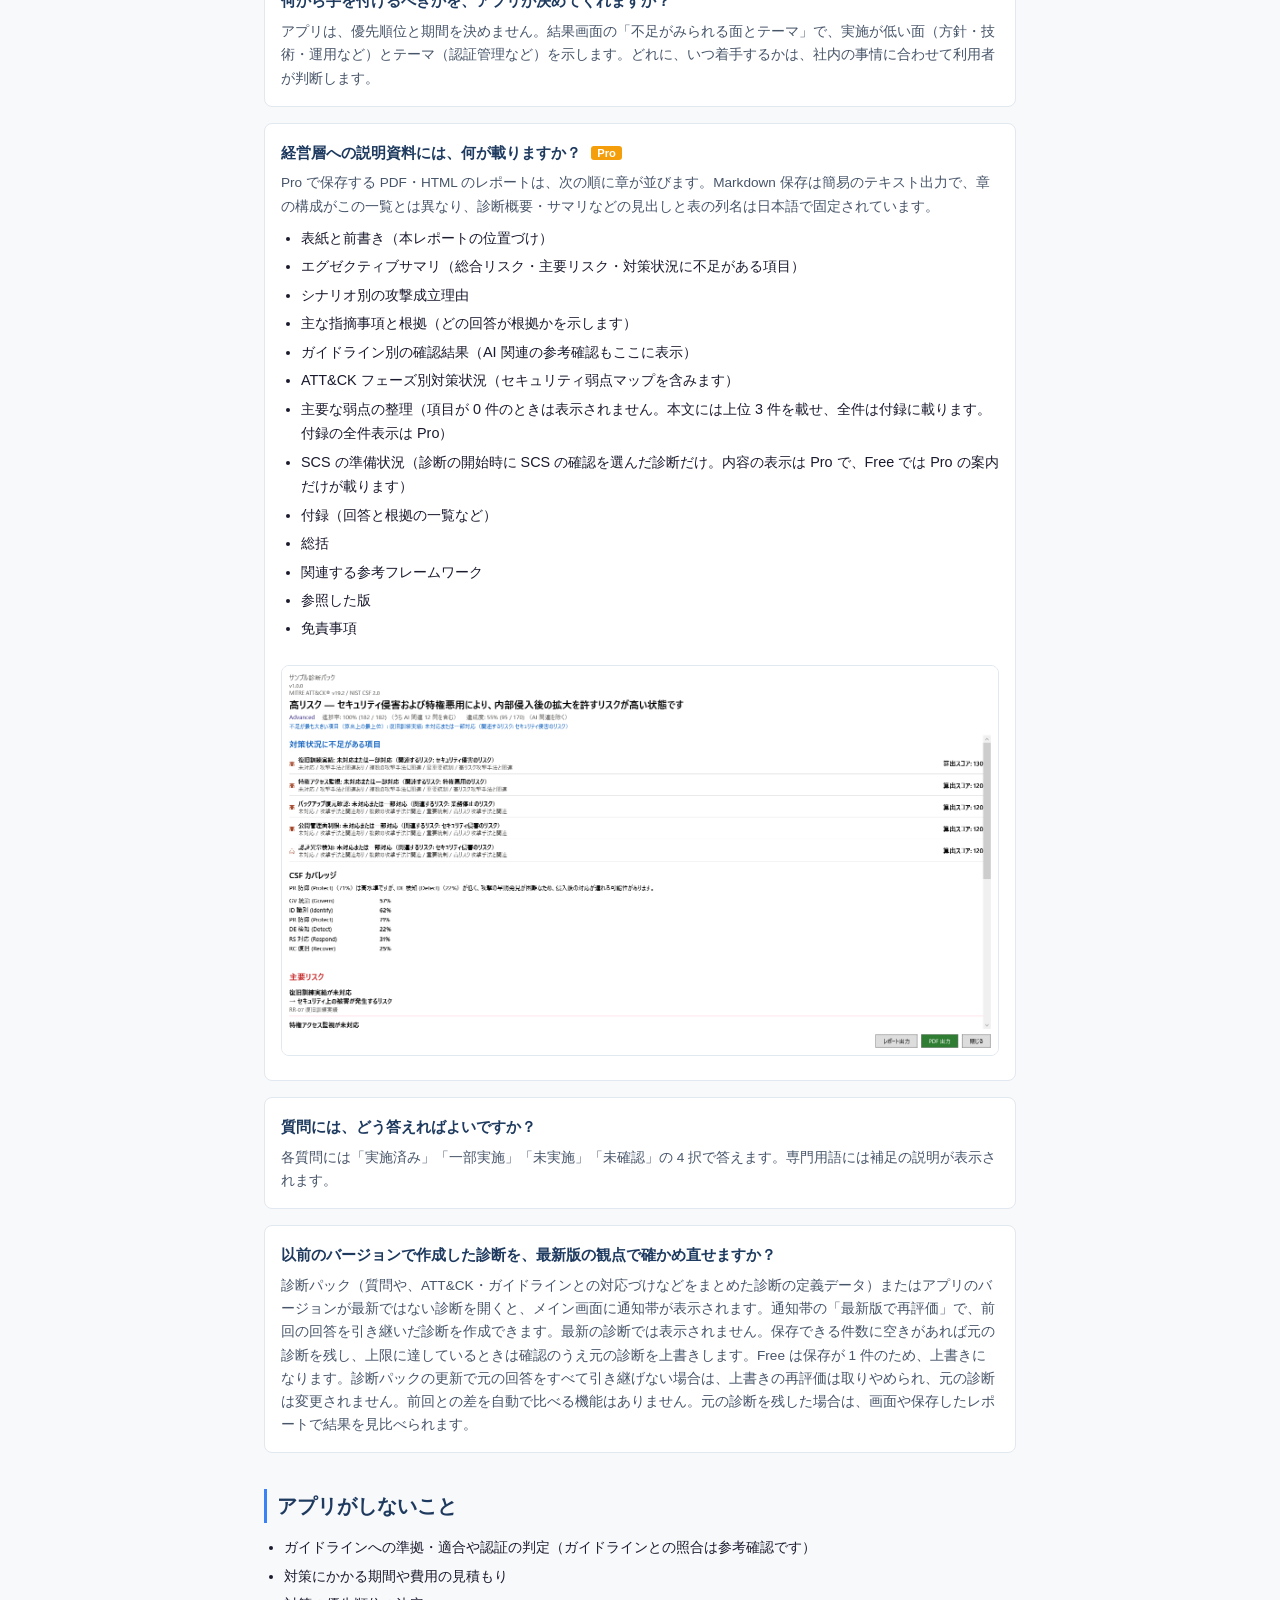
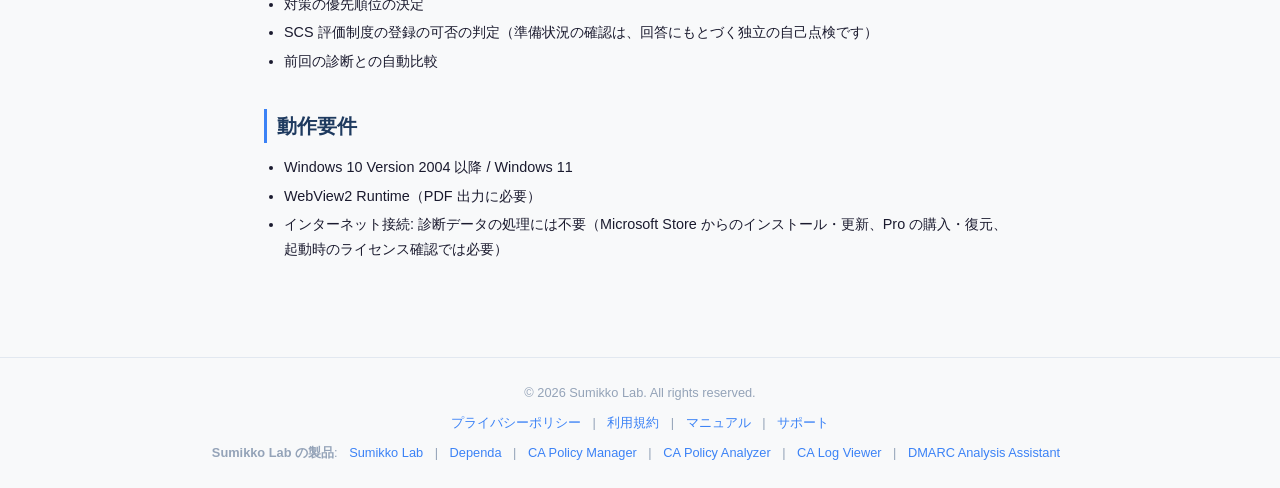
==== commit b94e7b9d: "SITE-MAINT-001: SCS の選択画面の場所・弱点マップの凡例の語・レポートの出力言語の注記を実装に合わせて修正(未評価)" ====
--- a/index.html
+++ b/index.html
@@ -221,7 +221,7 @@
       </div>
       <div class="feature-card">
         <h3>サプライチェーンセキュリティ対策評価制度（SCS）への準備状況を確認したいときは？ <span class="pro-badge">Pro</span></h3>
-        <p>Pro 版では、診断の開始時に「SCS 評価制度（★3 / ★4）の準備状況も確認する（任意）」を選ぶと、経済産業省のサプライチェーンセキュリティ対策評価制度（SCS）に向けた準備状況を確認できます。対象は★3 と★4で、どちらかを選び、専用の質問画面（「SCS の質問に答える」）で答えます。結果には、選んだ★の段階について、評価基準の残り件数、不足、未確認、次に対応する評価基準を表示し、レポートには「SCS の準備状況」の章が加わります。全体スコアには含まれません。回答にもとづく独立の自己点検であり、IPA が提供または確認したものではなく、登録の可否も判定しません。</p>
+        <p>Pro 版では、セッション選択画面で「診断を開始する」の下にある「SCS 評価制度（★3 / ★4）の準備状況も確認する（任意）」を選ぶと、経済産業省のサプライチェーンセキュリティ対策評価制度（SCS）に向けた準備状況を確認できます。対象は★3 と★4で、どちらかを選び、専用の質問画面（「SCS の質問に答える」）で答えます。結果には、選んだ★の段階について、評価基準の残り件数、不足、未確認、次に対応する評価基準を表示し、レポートには「SCS の準備状況」の章が加わります。全体スコアには含まれません。回答にもとづく独立の自己点検であり、IPA が提供または確認したものではなく、登録の可否も判定しません。</p>
       </div>
       <div class="feature-card">
         <h3>診断データを社外に出せない環境で使いたいときは？</h3>
@@ -314,7 +314,7 @@
 
     <div class="feature-card" style="margin:16px 0;">
       <h3>どこが弱いかを、ひと目で説明できますか？</h3>
-      <p>結果画面の「セキュリティ弱点マップ」は、領域ごとに方針・技術・運用・検知・対応・総合の 6 つの観点で実施の度合いを色分けします。凡例は「十分（80% 以上）」「途中（21〜79%）」「不足（20% 以下）」の 3 区分です。あわせて「診断回答率」「対策実施率」「攻撃対策率」の 3 つの KPI を表示します。</p>
+      <p>結果画面の「セキュリティ弱点マップ」は、領域ごとに方針・技術・運用・検知・対応・総合の 6 つの観点で実施の度合いを色分けします。画面の凡例は「対策済み」「一部対策」「未対策」「未回答」の 4 項目で、色分けの目安は、80% 以上が対策済み、21〜79% が一部対策、20% 以下が未対策です。レポート（PDF・HTML）では、それぞれ「十分」「途中」「不足」の語で表示されます。あわせて「診断回答率」「対策実施率」「攻撃対策率」の 3 つの KPI を表示します。</p>
       <img src="manual/images/ja/result-summary.png" alt="診断結果サマリ。KPI、対策が十分でない領域の例、弱点マップが表示されている" style="max-width:100%; border-radius:8px; border:1px solid #e2e8f0; margin-top:8px;">
     </div>
 
@@ -425,7 +425,7 @@
       </div>
       <div class="feature-card">
         <h3>How do I check our readiness for the Supply Chain Security rating scheme (SCS)? <span class="pro-badge">Pro</span></h3>
-        <p>In Pro, select "Also check readiness for the SCS rating scheme (★3 / ★4) (optional)" when you start an assessment to check your readiness for the supply chain security rating scheme (SCS) of Japan's Ministry of Economy, Trade and Industry. It covers ★3 and ★4: choose one, then answer on a dedicated question screen ("Answer SCS questions"). For the star level you chose, the results show the number of remaining criteria, gaps, unconfirmed criteria, and the criteria to work on next, and the report gains an "SCS readiness" chapter. It is not included in the overall score. It is an independent self-check based on your answers. IPA did not provide or review it, and it does not decide whether you can be registered.</p>
+        <p>In Pro, select "Also check readiness for the SCS rating scheme (★3 / ★4) (optional)", below "Start Assessment" on the session selection screen, to check your readiness for the supply chain security rating scheme (SCS) of Japan's Ministry of Economy, Trade and Industry. It covers ★3 and ★4: choose one, then answer on a dedicated question screen ("Answer SCS questions"). For the star level you chose, the results show the number of remaining criteria, gaps, unconfirmed criteria, and the criteria to work on next, and the report gains an "SCS readiness" chapter. It is not included in the overall score. It is an independent self-check based on your answers. IPA did not provide or review it, and it does not decide whether you can be registered.</p>
       </div>
       <div class="feature-card">
         <h3>What if our assessment data cannot leave our environment?</h3>
@@ -518,7 +518,7 @@
 
     <div class="feature-card" style="margin:16px 0;">
       <h3>Can I show at a glance where we are weak?</h3>
-      <p>The Security Weakness Map on the Results screen color-codes each area by six perspectives: policy, technology, operations, detection, response, and overall. The legend has three levels: Sufficient (80%+), In between (21–79%), and Lacking (20% or less). The screen also shows three KPIs: Response Rate, Implementation Rate, and Attack Coverage Rate.</p>
+      <p>The Security Weakness Map on the Results screen color-codes each area by six perspectives: policy, technology, operations, detection, response, and overall. The legend on the screen has four items: Implemented, Partial, Not Implemented, and Unanswered. As a guide to the colors, 80% or higher is Implemented, 21–79% is Partial, and 20% or lower is Not Implemented. The report (PDF and HTML) uses the words Sufficient, In between, and Lacking instead. The screen also shows three KPIs: Response Rate, Implementation Rate, and Attack Coverage Rate.</p>
       <img src="manual/images/en/result-summary.png" alt="Assessment result summary with KPIs, examples of areas where controls are not sufficient, and the weakness map" style="max-width:100%; border-radius:8px; border:1px solid #e2e8f0; margin-top:8px;">
     </div>
 
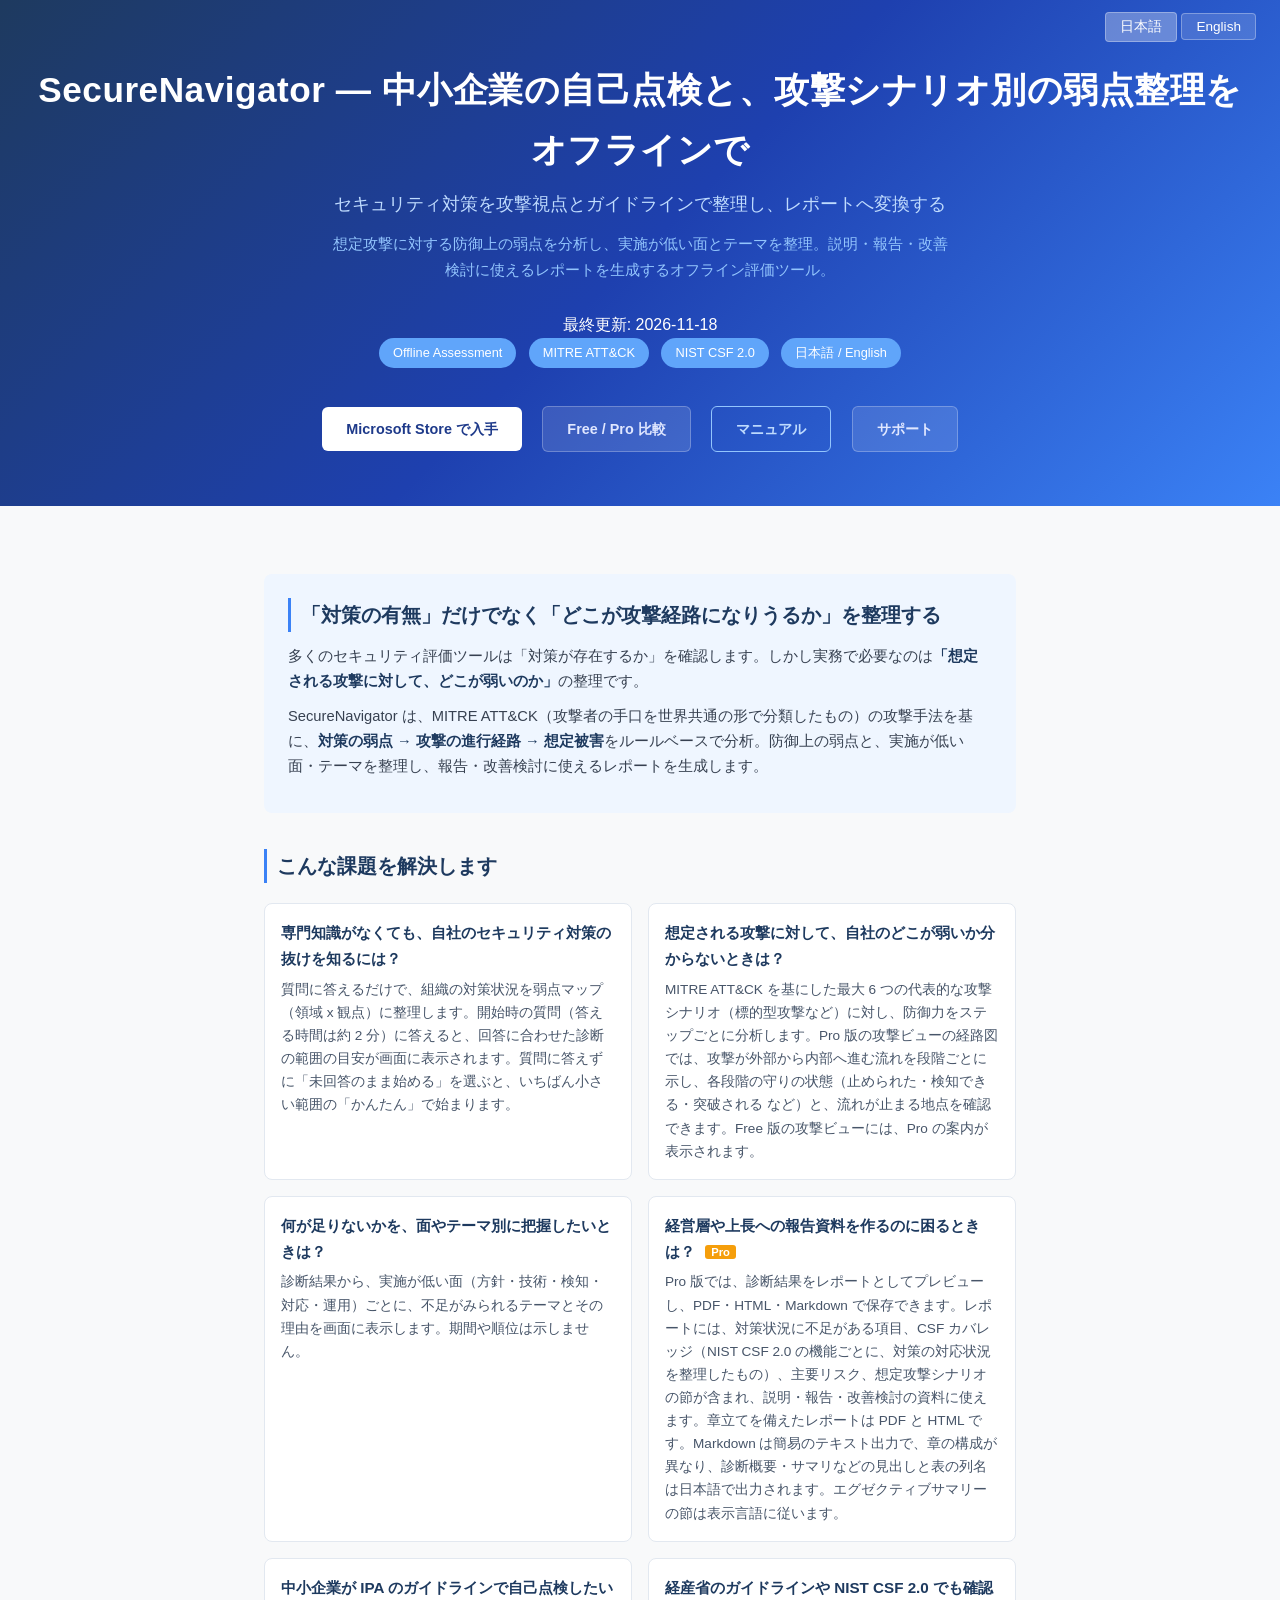
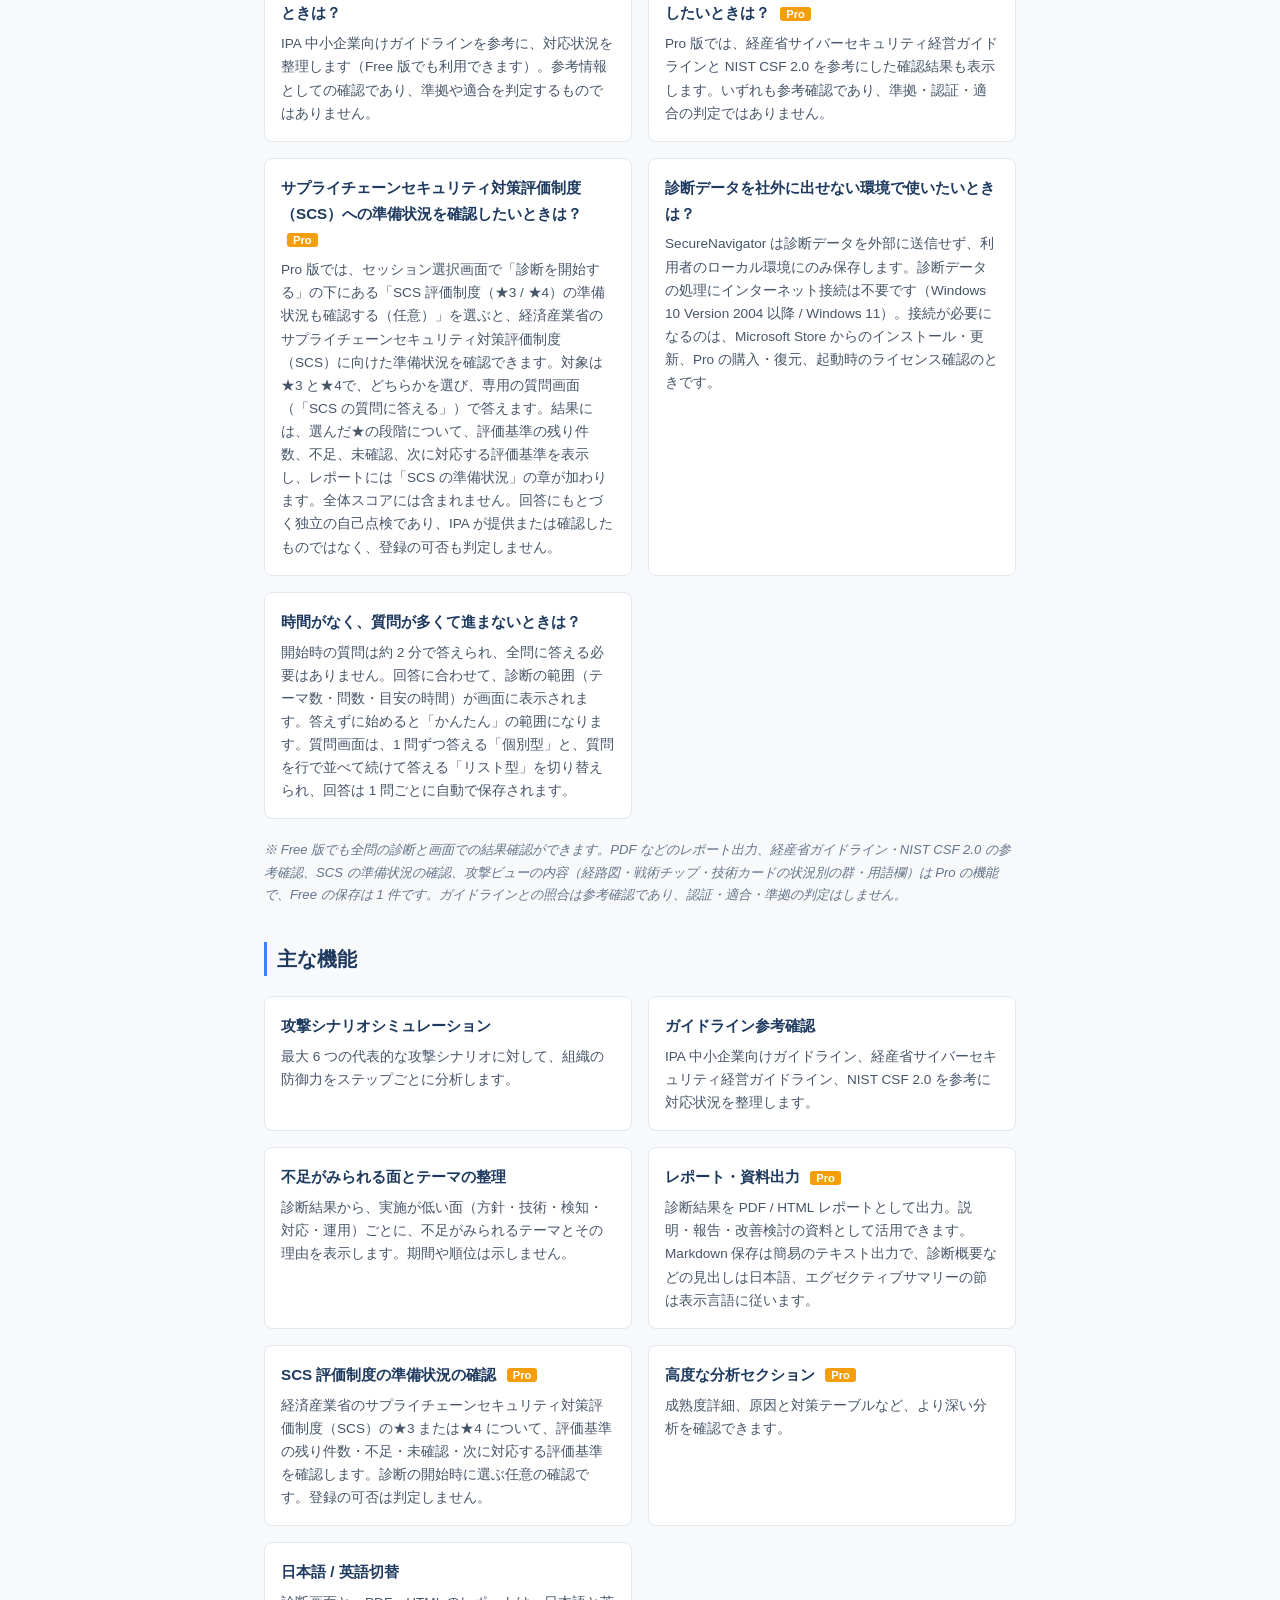
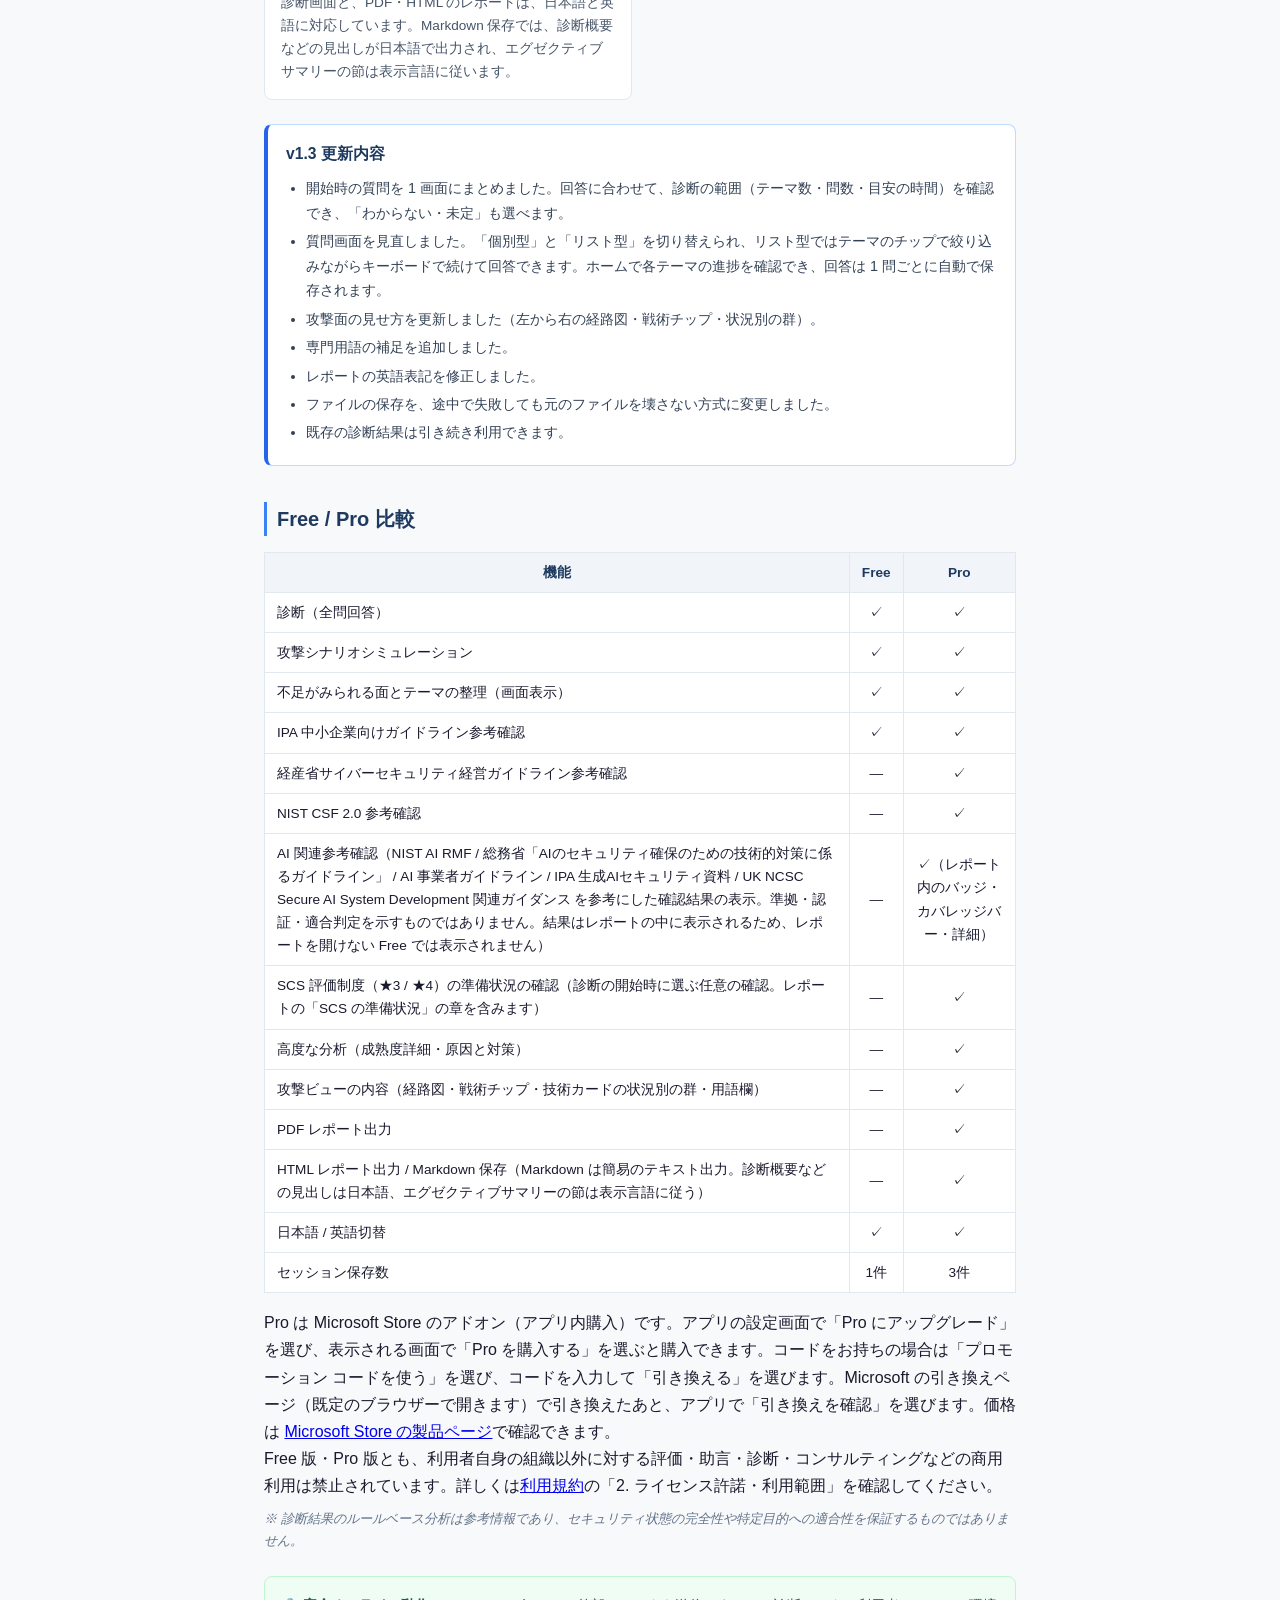
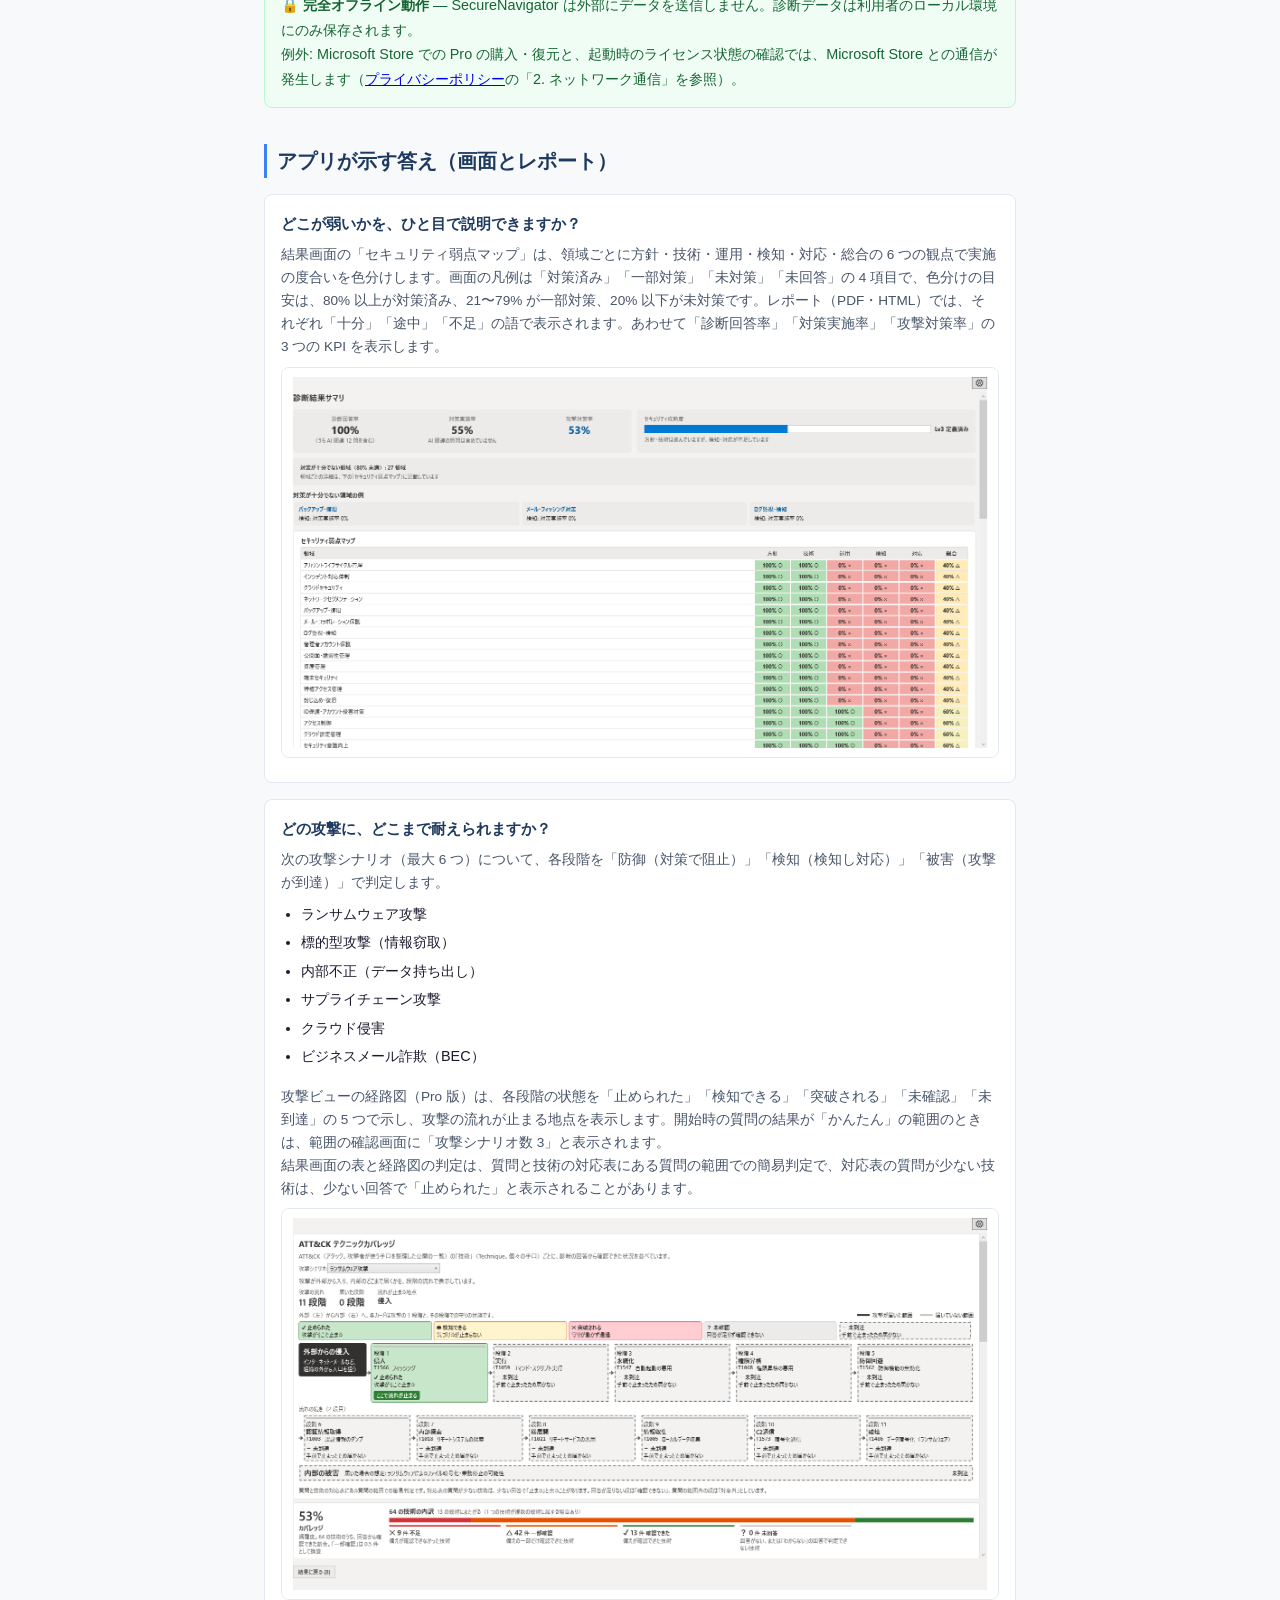
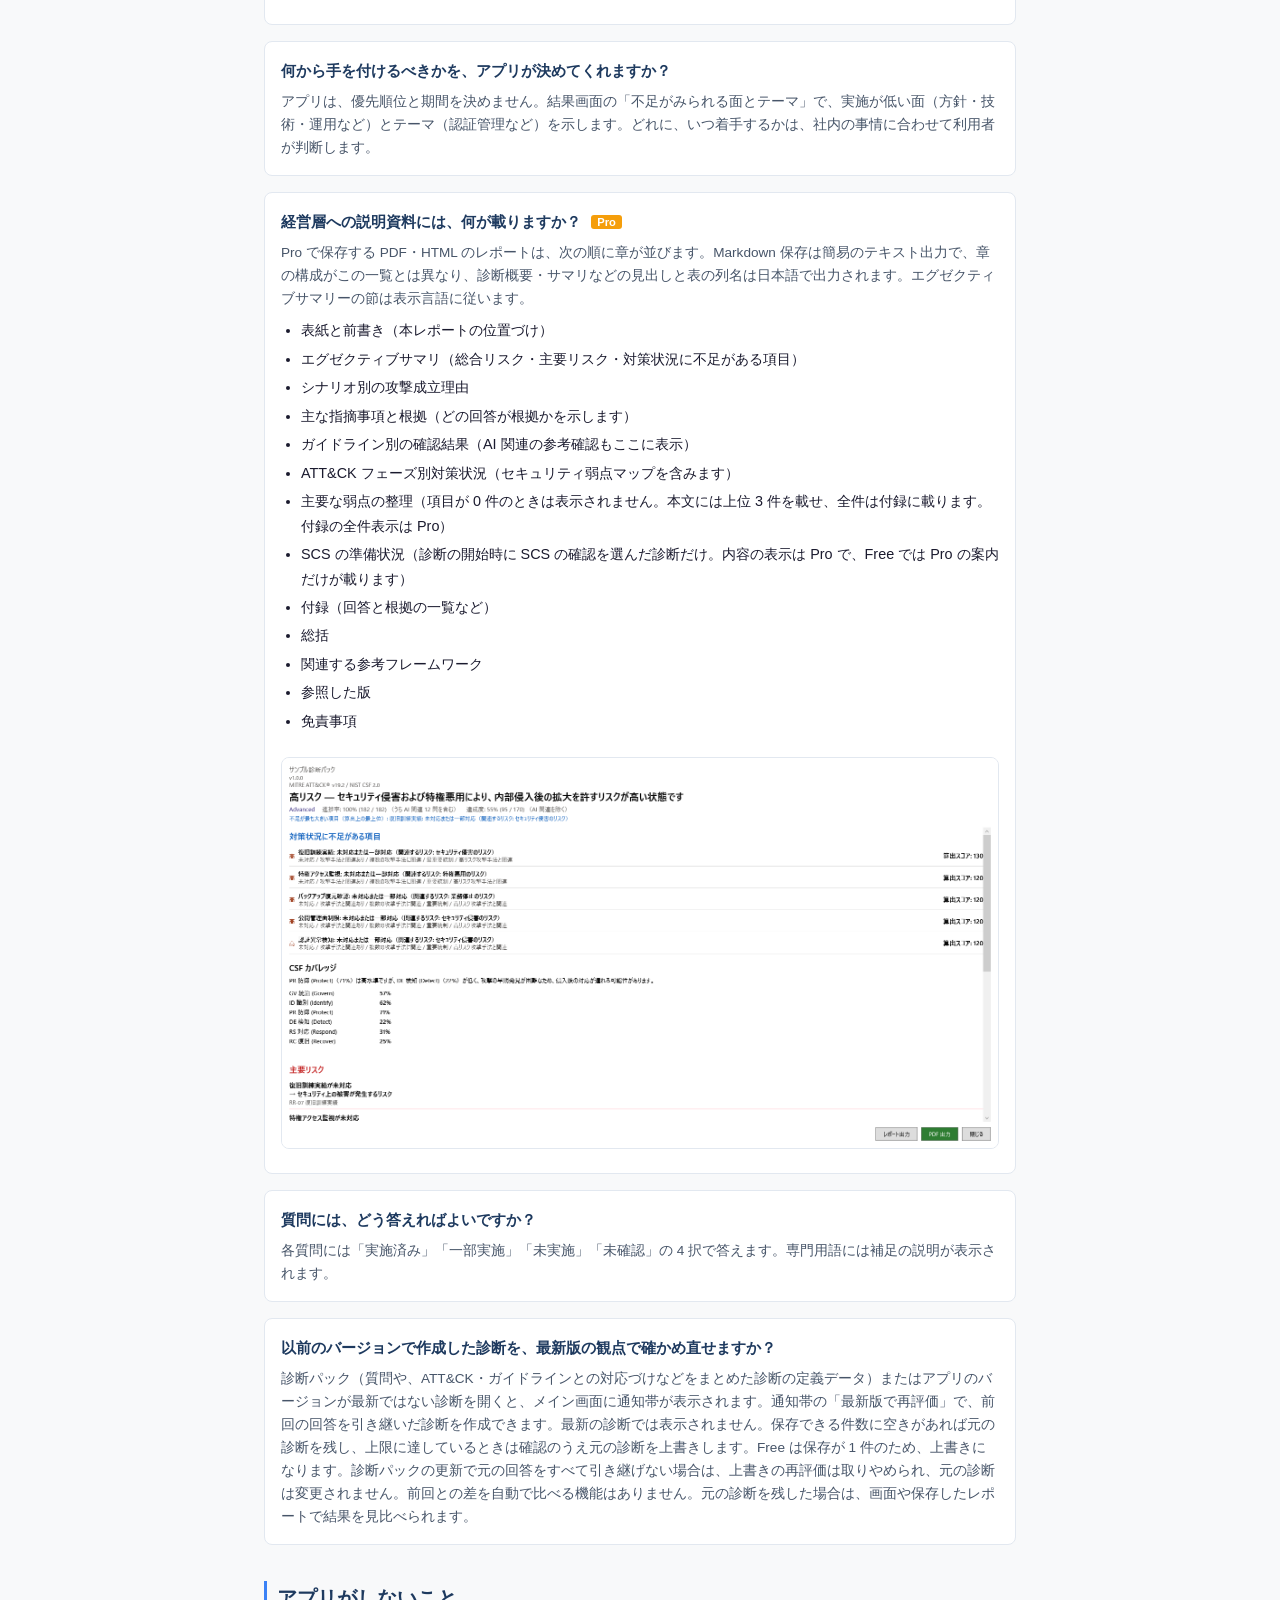
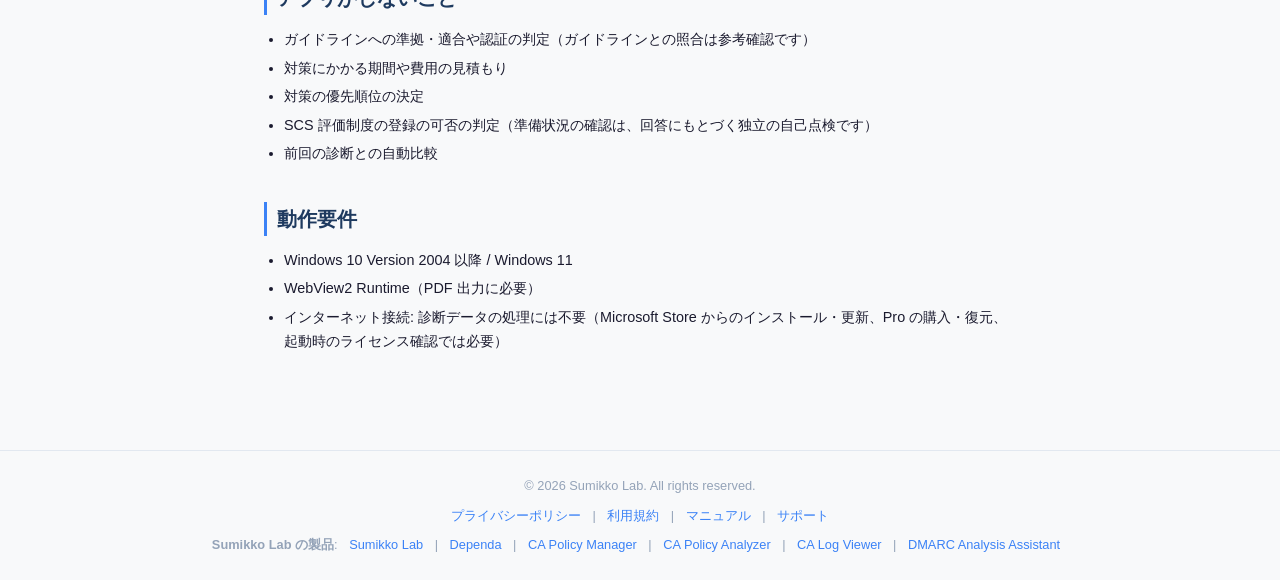
==== commit 03b5fbc0: "SITE-MAINT-001: Markdown 保存の見出しの言語と弱点マップの未回答セルの記述を実装に合わせて修正(未評価)" ====
--- a/index.html
+++ b/index.html
@@ -114,7 +114,7 @@
         "専門知識がなくても対策の抜けを知りたい → 4 択の質問に答えて弱点マップ（十分・途中・不足の 3 区分）と 3 つの KPI（診断回答率・対策実施率・攻撃対策率）に整理",
         "想定される攻撃に対する弱点を知りたい → 最大 6 つの攻撃シナリオを防御・検知・被害で判定して結果画面の表に表示（Free でも表示）。経路図で各段階が止められた・検知できる・突破されるのどれかを表示（経路図は Pro）。結果と経路図は質問と技術の対応表の範囲での簡易判定",
         "何が足りないかを面別に把握したい → 不足がみられる面とテーマを表示（優先順位・期間はアプリが決めない）",
-        "経営層への報告資料を作りたい → エグゼクティブサマリから始まるレポートのプレビューと PDF / HTML / Markdown 保存（Pro。Markdown は簡易のテキスト出力で、見出しは日本語）",
+        "経営層への報告資料を作りたい → エグゼクティブサマリから始まるレポートのプレビューと PDF / HTML / Markdown 保存（Pro。Markdown は簡易のテキスト出力で、診断概要などの見出しは日本語、エグゼクティブサマリーの節は表示言語に従う）",
         "サプライチェーンセキュリティ対策評価制度（SCS）の準備状況を確認したい → ★3 / ★4 の評価基準の残り件数・不足・未確認・次に対応する評価基準を表示（Pro。登録の可否は判定しない）",
         "中小企業が IPA のガイドラインで自己点検したい → IPA 中小企業向けガイドラインを参考にした確認（Free でも表示）",
         "経産省のガイドラインや NIST CSF 2.0 でも確認したい → 参考確認（Pro）",
@@ -209,7 +209,7 @@
       </div>
       <div class="feature-card">
         <h3>経営層や上長への報告資料を作るのに困るときは？ <span class="pro-badge">Pro</span></h3>
-        <p>Pro 版では、診断結果をレポートとしてプレビューし、PDF・HTML・Markdown で保存できます。レポートには、対策状況に不足がある項目、CSF カバレッジ（NIST CSF 2.0 の機能ごとに、対策の対応状況を整理したもの）、主要リスク、想定攻撃シナリオの節が含まれ、説明・報告・改善検討の資料に使えます。章立てを備えたレポートは PDF と HTML です。Markdown は簡易のテキスト出力で、章の構成が異なり、診断概要・サマリなどの見出しと表の列名は日本語で固定されています。</p>
+        <p>Pro 版では、診断結果をレポートとしてプレビューし、PDF・HTML・Markdown で保存できます。レポートには、対策状況に不足がある項目、CSF カバレッジ（NIST CSF 2.0 の機能ごとに、対策の対応状況を整理したもの）、主要リスク、想定攻撃シナリオの節が含まれ、説明・報告・改善検討の資料に使えます。章立てを備えたレポートは PDF と HTML です。Markdown は簡易のテキスト出力で、章の構成が異なり、診断概要・サマリなどの見出しと表の列名は日本語で出力されます。エグゼクティブサマリーの節は表示言語に従います。</p>
       </div>
       <div class="feature-card">
         <h3>中小企業が IPA のガイドラインで自己点検したいときは？</h3>
@@ -250,7 +250,7 @@
       </div>
       <div class="feature-card">
         <h3>レポート・資料出力 <span class="pro-badge">Pro</span></h3>
-        <p>診断結果を PDF / HTML レポートとして出力。説明・報告・改善検討の資料として活用できます。Markdown 保存は簡易のテキスト出力で、見出しは日本語です。</p>
+        <p>診断結果を PDF / HTML レポートとして出力。説明・報告・改善検討の資料として活用できます。Markdown 保存は簡易のテキスト出力で、診断概要などの見出しは日本語、エグゼクティブサマリーの節は表示言語に従います。</p>
       </div>
       <div class="feature-card">
         <h3>SCS 評価制度の準備状況の確認 <span class="pro-badge">Pro</span></h3>
@@ -262,7 +262,7 @@
       </div>
       <div class="feature-card">
         <h3>日本語 / 英語切替</h3>
-        <p>診断画面と、PDF・HTML のレポートは、日本語と英語に対応しています。Markdown 保存は日本語の見出しで出力されます。</p>
+        <p>診断画面と、PDF・HTML のレポートは、日本語と英語に対応しています。Markdown 保存では、診断概要などの見出しが日本語で出力され、エグゼクティブサマリーの節は表示言語に従います。</p>
       </div>
     </div>
 
@@ -296,7 +296,7 @@
         <tr><td>高度な分析（成熟度詳細・原因と対策）</td><td>—</td><td>✓</td></tr>
         <tr><td>攻撃ビューの内容（経路図・戦術チップ・技術カードの状況別の群・用語欄）</td><td>—</td><td>✓</td></tr>
         <tr><td>PDF レポート出力</td><td>—</td><td>✓</td></tr>
-        <tr><td>HTML レポート出力 / Markdown 保存（Markdown は簡易のテキスト出力。見出しは日本語）</td><td>—</td><td>✓</td></tr>
+        <tr><td>HTML レポート出力 / Markdown 保存（Markdown は簡易のテキスト出力。診断概要などの見出しは日本語、エグゼクティブサマリーの節は表示言語に従う）</td><td>—</td><td>✓</td></tr>
         <tr><td>日本語 / 英語切替</td><td>✓</td><td>✓</td></tr>
         <tr><td>セッション保存数</td><td>1件</td><td>3件</td></tr>
       </tbody>
@@ -341,7 +341,7 @@
 
     <div class="feature-card" style="margin:16px 0;">
       <h3>経営層への説明資料には、何が載りますか？ <span class="pro-badge">Pro</span></h3>
-      <p>Pro で保存する PDF・HTML のレポートは、次の順に章が並びます。Markdown 保存は簡易のテキスト出力で、章の構成がこの一覧とは異なり、診断概要・サマリなどの見出しと表の列名は日本語で固定されています。</p>
+      <p>Pro で保存する PDF・HTML のレポートは、次の順に章が並びます。Markdown 保存は簡易のテキスト出力で、章の構成がこの一覧とは異なり、診断概要・サマリなどの見出しと表の列名は日本語で出力されます。エグゼクティブサマリーの節は表示言語に従います。</p>
       <ul>
         <li>表紙と前書き（本レポートの位置づけ）</li>
         <li>エグゼクティブサマリ（総合リスク・主要リスク・対策状況に不足がある項目）</li>
@@ -413,7 +413,7 @@
       </div>
       <div class="feature-card">
         <h3>How do I create a security report for management? <span class="pro-badge">Pro</span></h3>
-        <p>In Pro, you can preview the assessment as a report and save it as PDF, HTML, or Markdown. The report includes sections for items with gaps in control status, CSF coverage (the control status for each NIST CSF 2.0 function), key risks, and attack scenarios, so you can use it for communication and planning. The chaptered report is the PDF and HTML output. Markdown is a simple text output with a different structure, and its headings and table column names are fixed in Japanese.</p>
+        <p>In Pro, you can preview the assessment as a report and save it as PDF, HTML, or Markdown. The report includes sections for items with gaps in control status, CSF coverage (the control status for each NIST CSF 2.0 function), key risks, and attack scenarios, so you can use it for communication and planning. The chaptered report is the PDF and HTML output. Markdown is a simple text output with a different structure. Its headings (such as the assessment overview and summary) and table column names are output in Japanese. The Executive Summary section follows the display language.</p>
       </div>
       <div class="feature-card">
         <h3>How can a small business self-check against the IPA guideline?</h3>
@@ -454,7 +454,7 @@
       </div>
       <div class="feature-card">
         <h3>Report &amp; Document Export <span class="pro-badge">Pro</span></h3>
-        <p>Export assessment results as PDF / HTML reports for management communication and improvement planning. Markdown saving is a simple text output with Japanese headings.</p>
+        <p>Export assessment results as PDF / HTML reports for management communication and improvement planning. Markdown saving is a simple text output. Its headings, such as the assessment overview, are in Japanese, and the Executive Summary section follows the display language.</p>
       </div>
       <div class="feature-card">
         <h3>SCS Readiness Check <span class="pro-badge">Pro</span></h3>
@@ -466,7 +466,7 @@
       </div>
       <div class="feature-card">
         <h3>Japanese / English</h3>
-        <p>The assessment screens and the PDF and HTML reports support Japanese and English. Markdown saving outputs Japanese headings.</p>
+        <p>The assessment screens and the PDF and HTML reports support Japanese and English. In Markdown saving, headings such as the assessment overview are output in Japanese, and the Executive Summary section follows the display language.</p>
       </div>
     </div>
 
@@ -500,7 +500,7 @@
         <tr><td>Advanced Analysis (maturity detail, cause &amp; action)</td><td>—</td><td>✓</td></tr>
         <tr><td>Attack View contents (attack flow, tactic chips, status groups of technique cards, terms)</td><td>—</td><td>✓</td></tr>
         <tr><td>PDF Report Export</td><td>—</td><td>✓</td></tr>
-        <tr><td>HTML Report Export / Markdown Saving (Markdown is a simple text output with Japanese headings)</td><td>—</td><td>✓</td></tr>
+        <tr><td>HTML Report Export / Markdown Saving (Markdown is a simple text output; headings such as the assessment overview are in Japanese, and the Executive Summary section follows the display language)</td><td>—</td><td>✓</td></tr>
         <tr><td>Japanese / English</td><td>✓</td><td>✓</td></tr>
         <tr><td>Saved Sessions</td><td>1</td><td>3</td></tr>
       </tbody>
@@ -545,7 +545,7 @@
 
     <div class="feature-card" style="margin:16px 0;">
       <h3>What goes into a report for management? <span class="pro-badge">Pro</span></h3>
-      <p>A PDF or HTML report saved in Pro contains the following chapters, in this order. Markdown saving is a simple text output with a different structure, and its headings (such as the assessment overview and summary) and table column names are fixed in Japanese.</p>
+      <p>A PDF or HTML report saved in Pro contains the following chapters, in this order. Markdown saving is a simple text output with a different structure, and its headings (such as the assessment overview and summary) and table column names are output in Japanese. The Executive Summary section follows the display language.</p>
       <ul>
         <li>Cover and preface (what this report covers)</li>
         <li>Executive Summary (overall risk, key risks, and items with gaps in control status)</li>
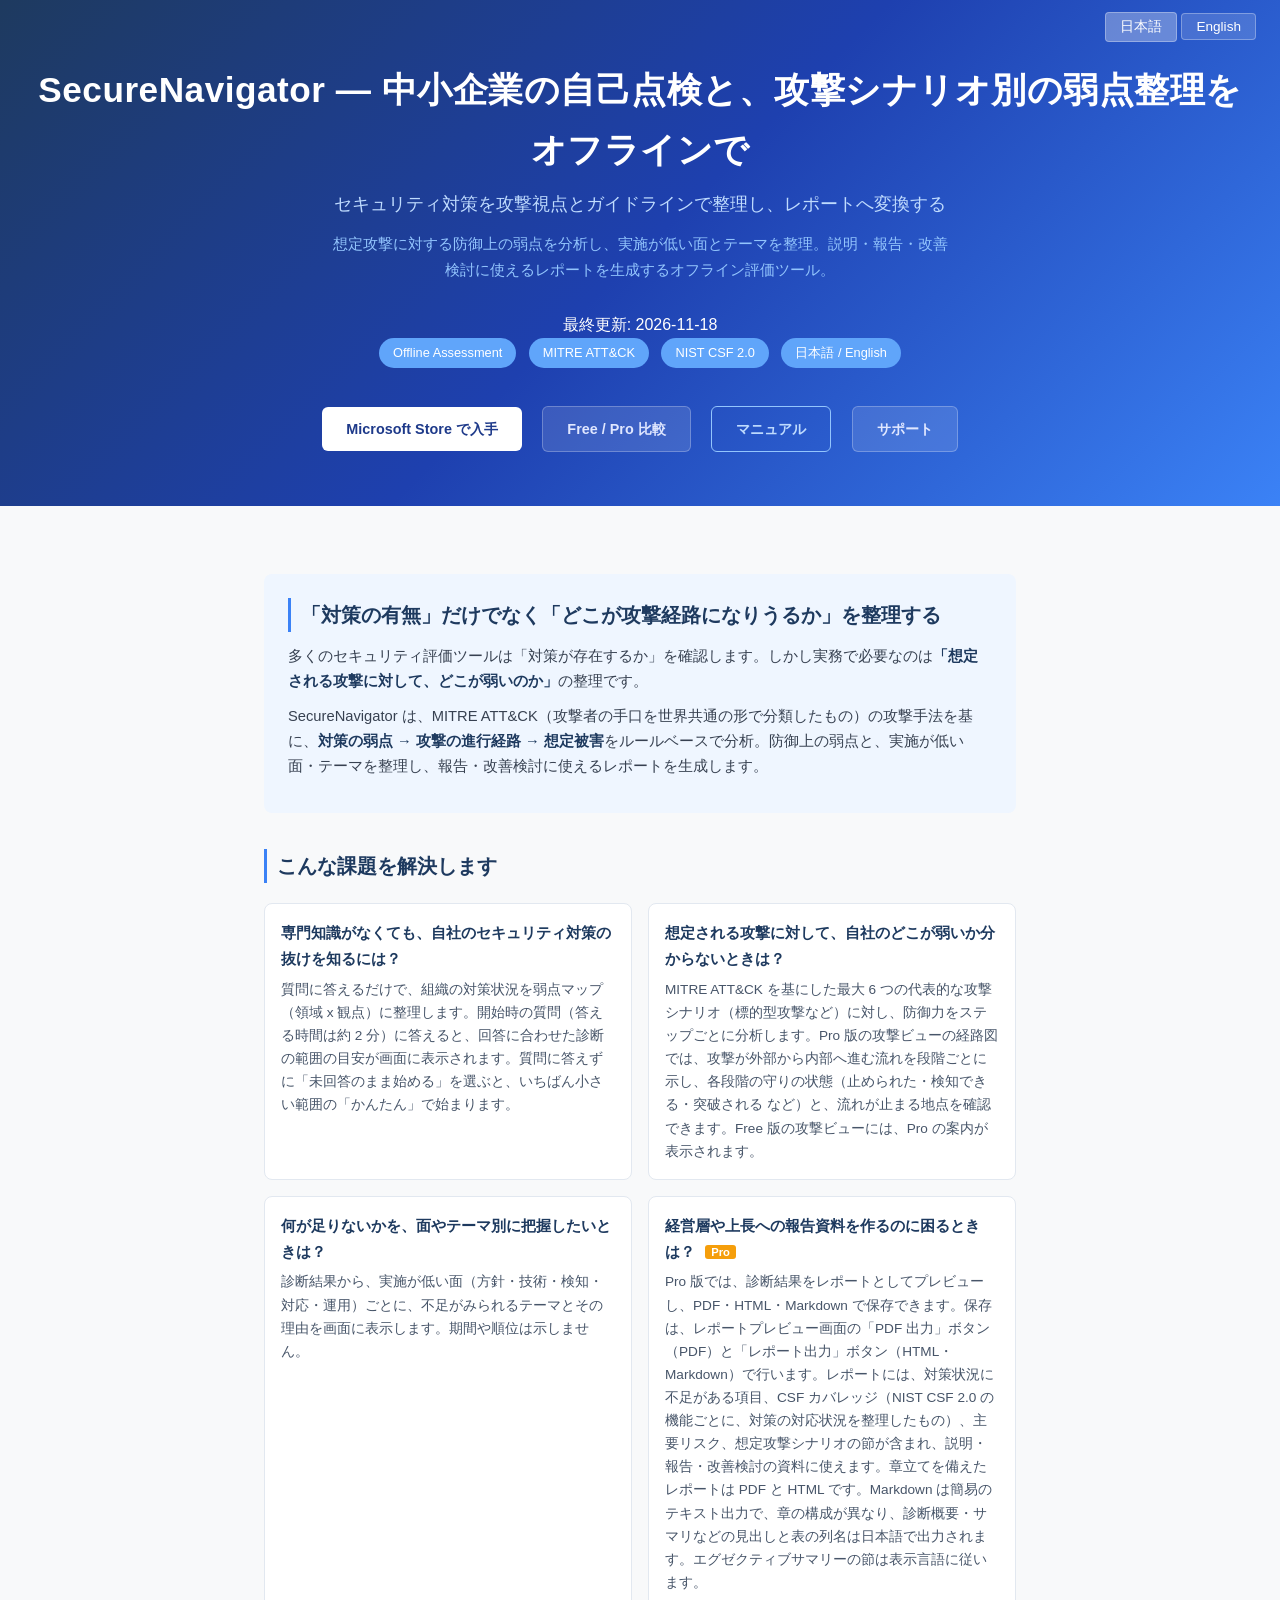
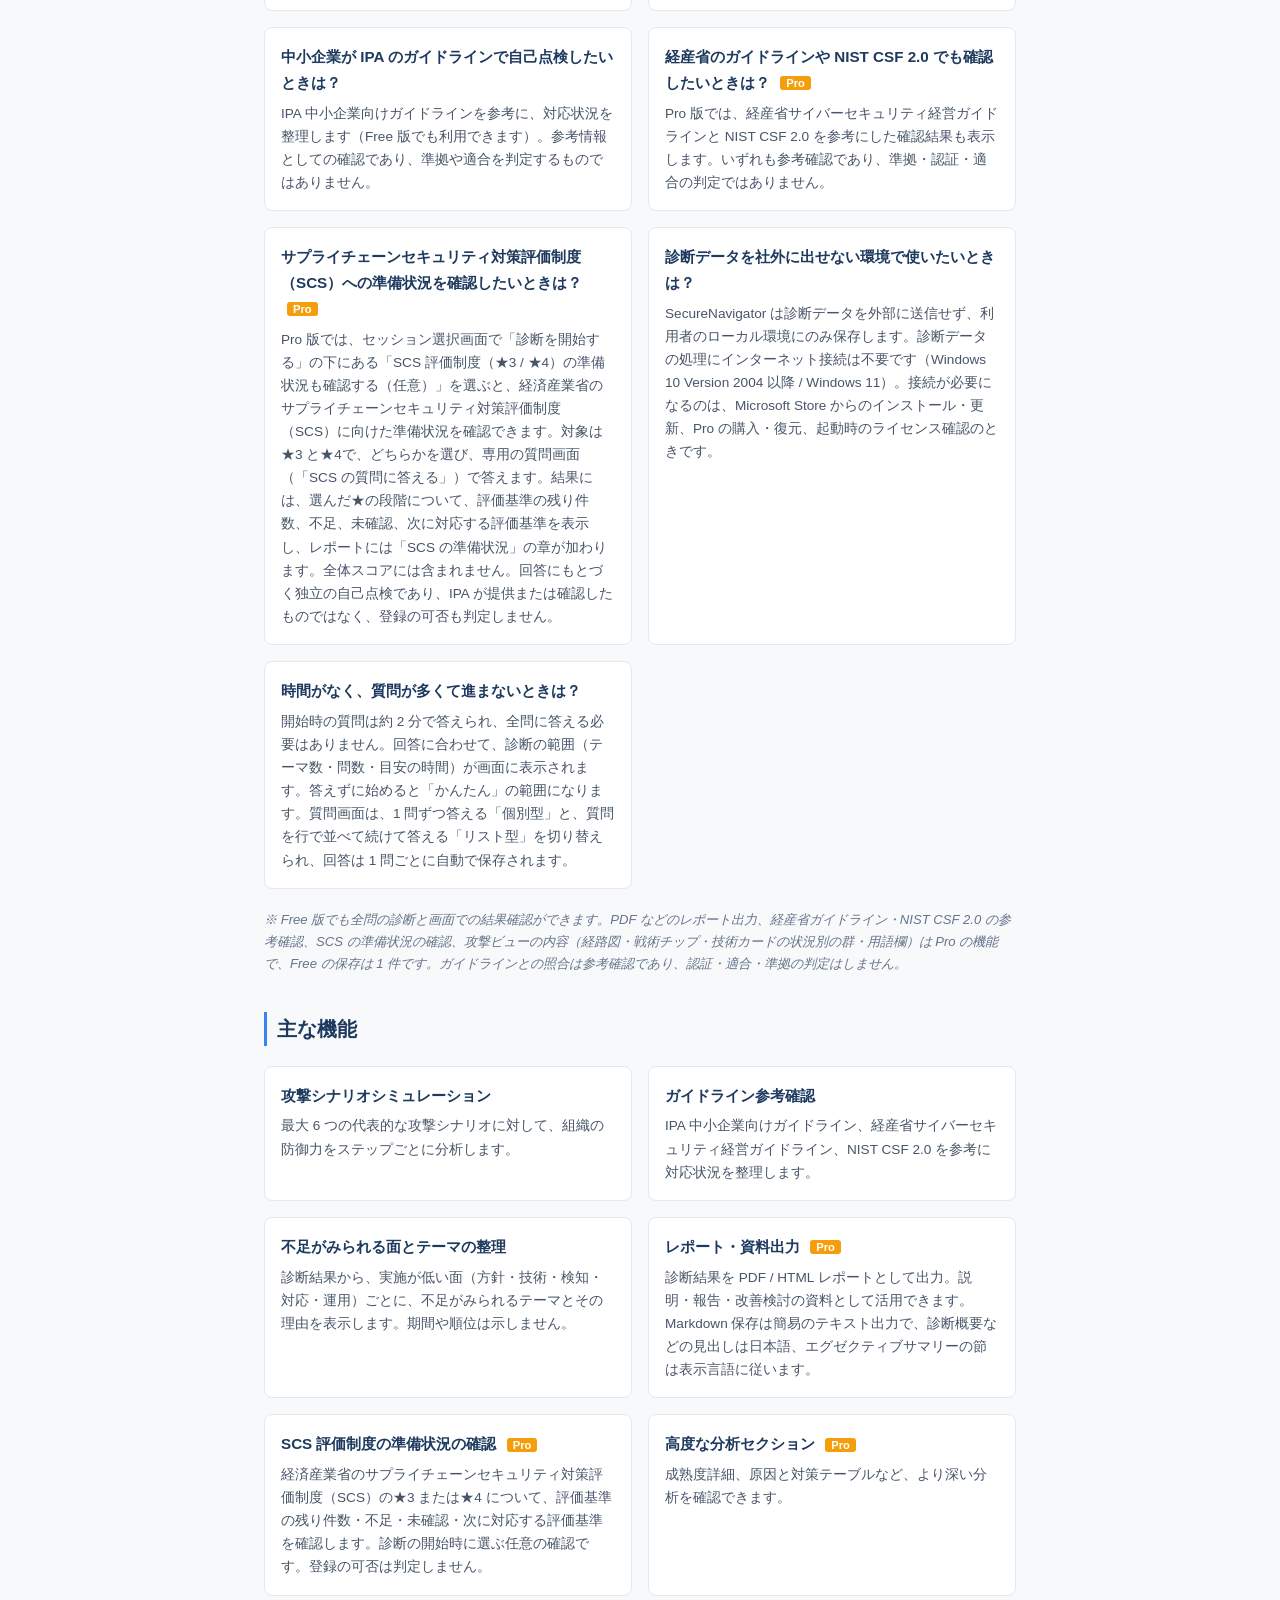
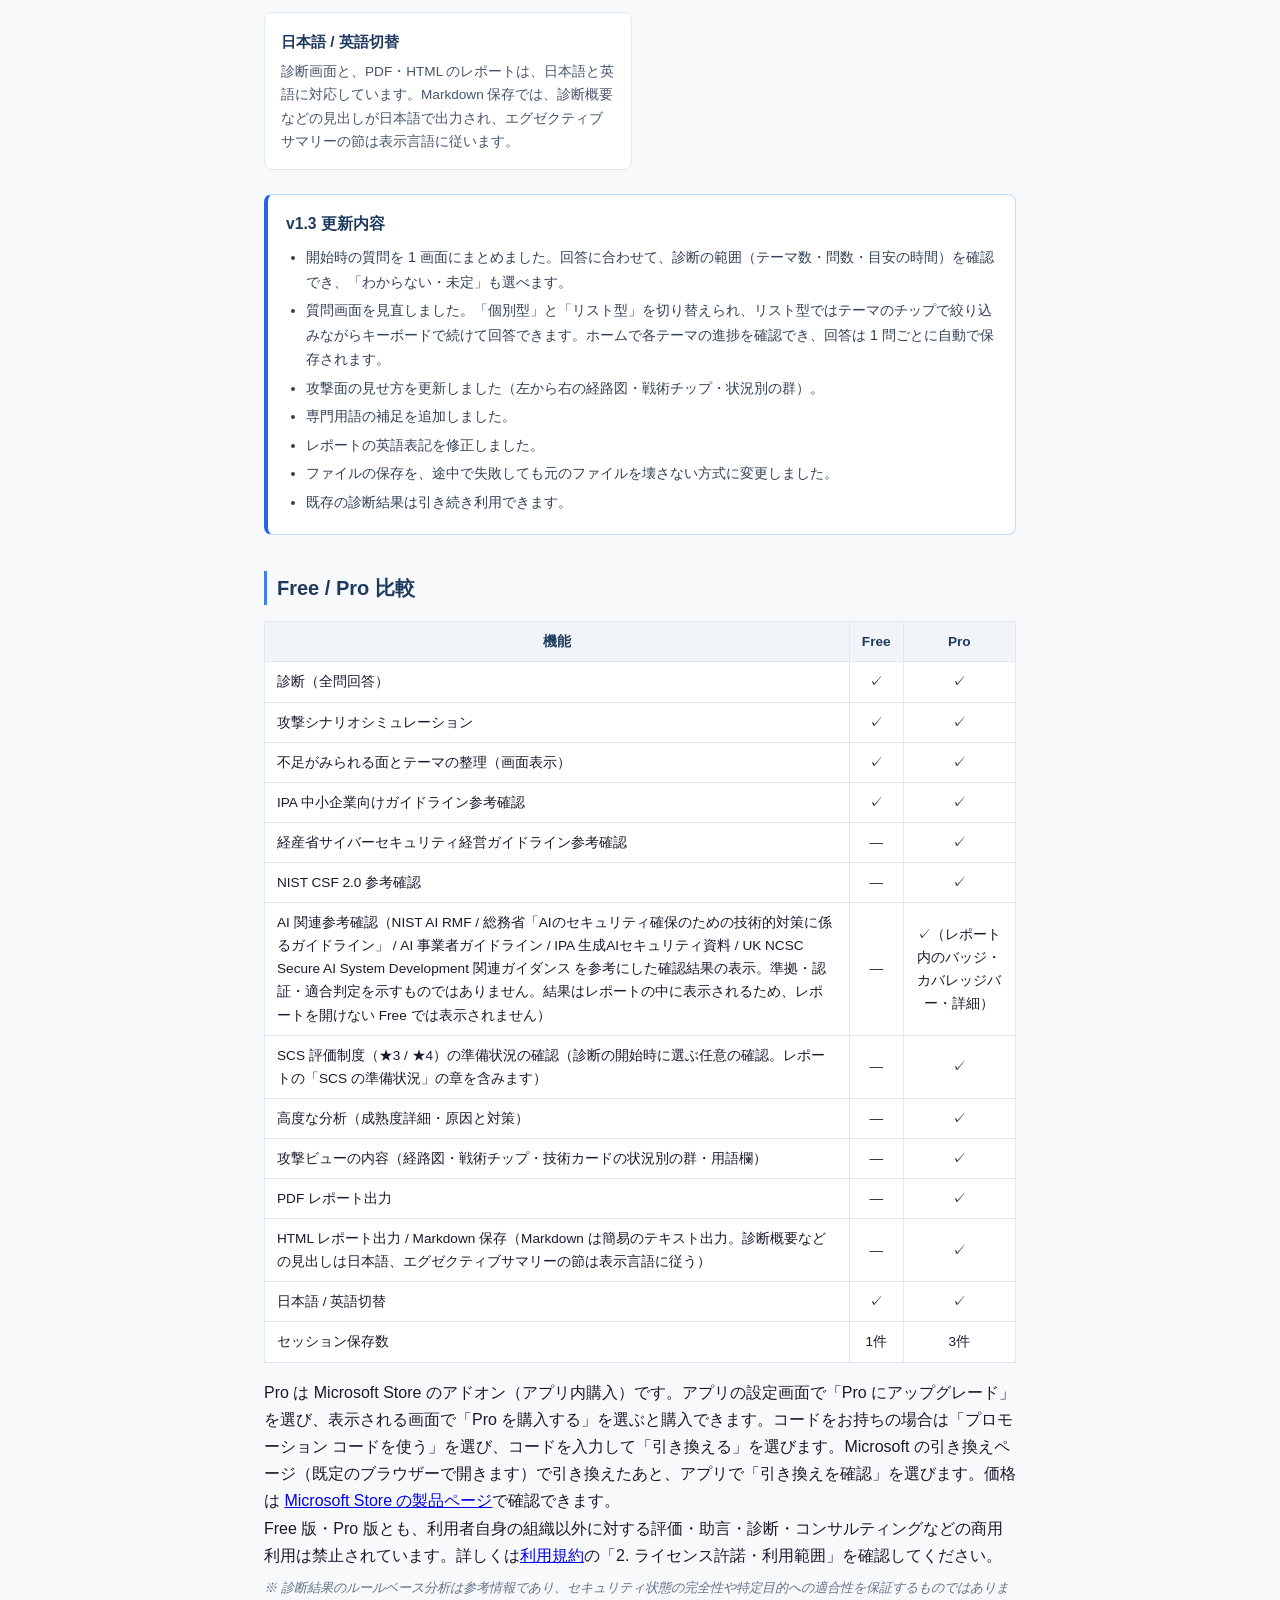
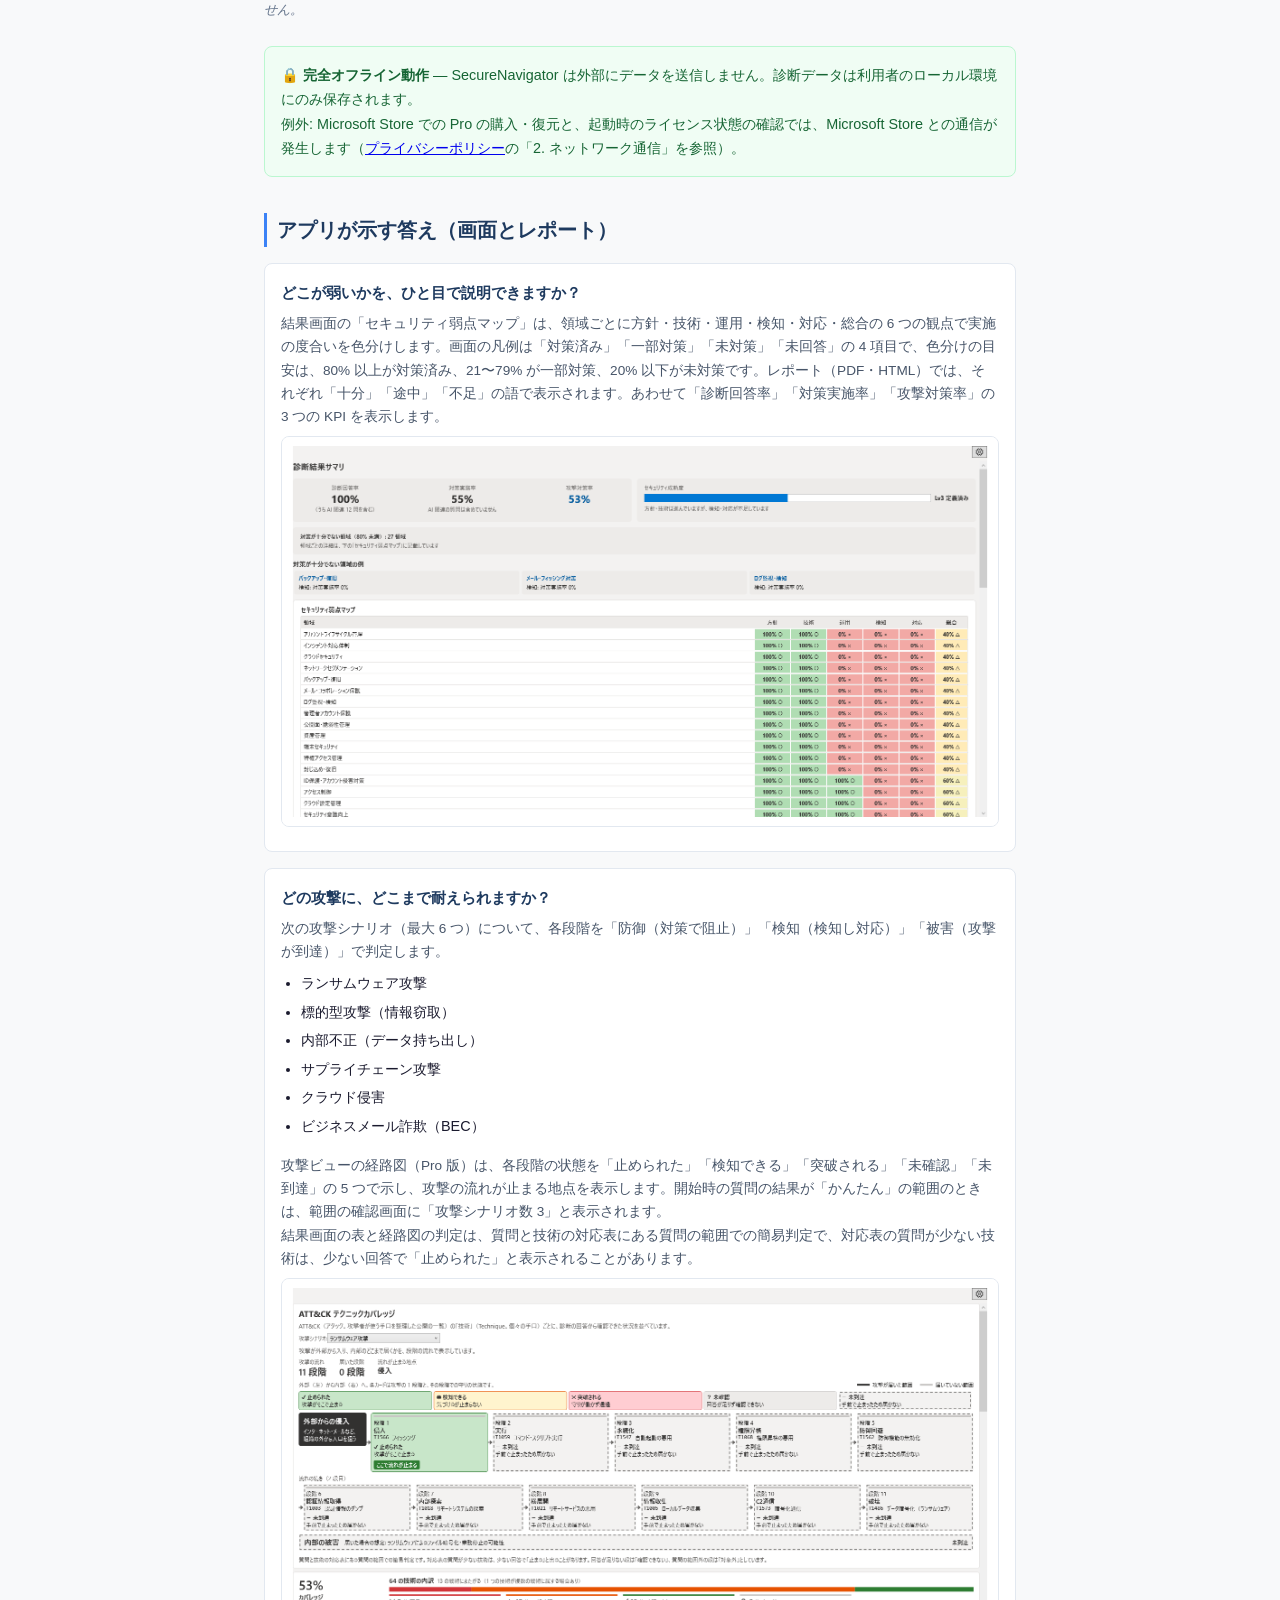
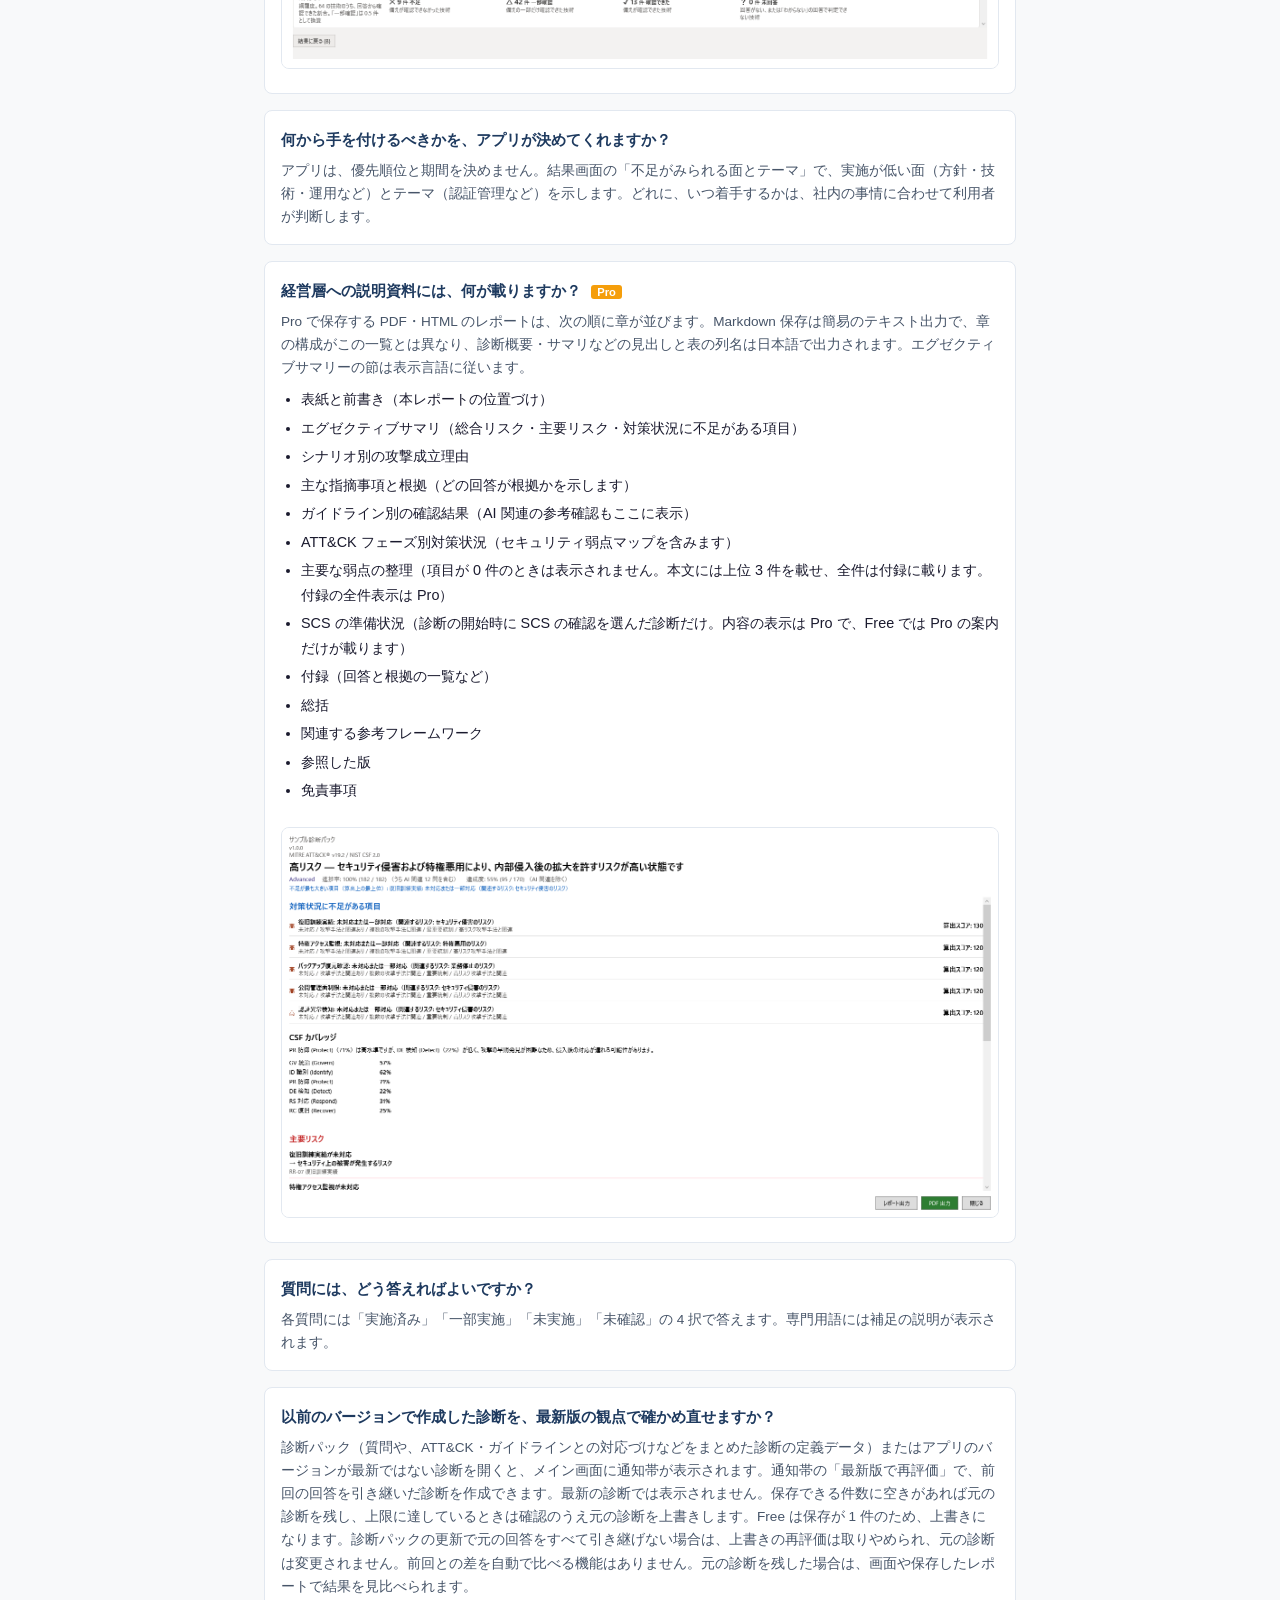
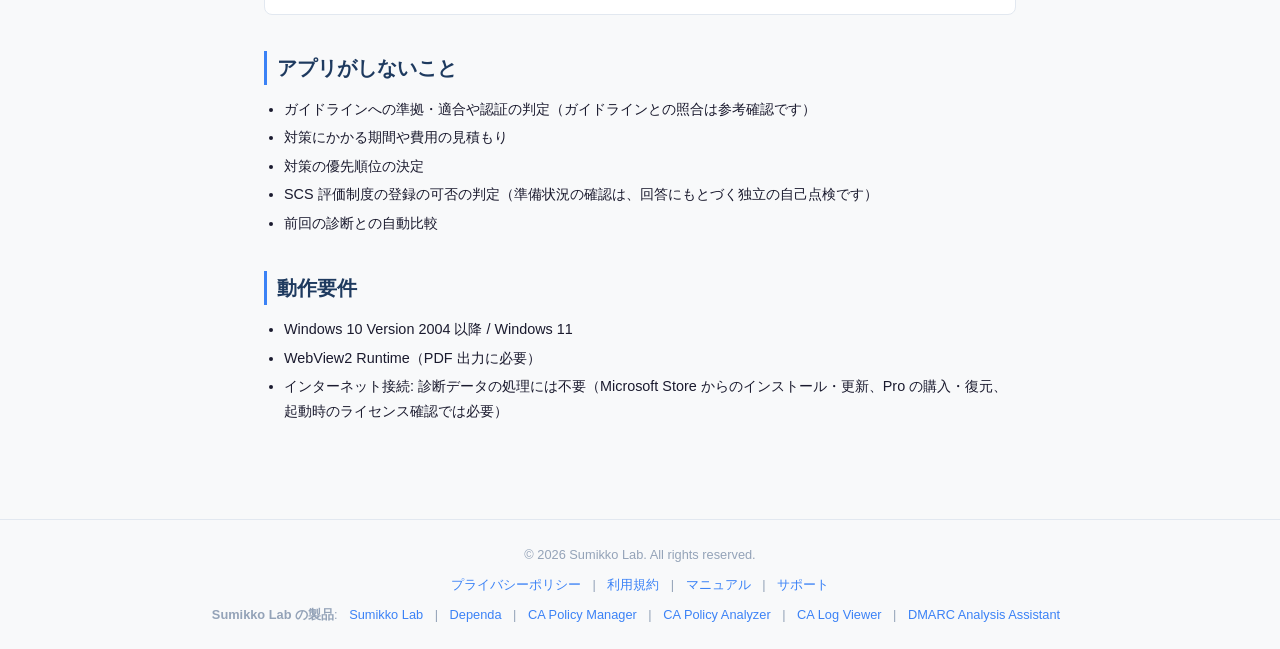
==== commit 4626fbc4: "SITE-MAINT-001: 規約第 1 条の製品説明の 1 語とレポート保存ボタンの案内を実装に合わせて修正(未評価)" ====
--- a/index.html
+++ b/index.html
@@ -209,7 +209,7 @@
       </div>
       <div class="feature-card">
         <h3>経営層や上長への報告資料を作るのに困るときは？ <span class="pro-badge">Pro</span></h3>
-        <p>Pro 版では、診断結果をレポートとしてプレビューし、PDF・HTML・Markdown で保存できます。レポートには、対策状況に不足がある項目、CSF カバレッジ（NIST CSF 2.0 の機能ごとに、対策の対応状況を整理したもの）、主要リスク、想定攻撃シナリオの節が含まれ、説明・報告・改善検討の資料に使えます。章立てを備えたレポートは PDF と HTML です。Markdown は簡易のテキスト出力で、章の構成が異なり、診断概要・サマリなどの見出しと表の列名は日本語で出力されます。エグゼクティブサマリーの節は表示言語に従います。</p>
+        <p>Pro 版では、診断結果をレポートとしてプレビューし、PDF・HTML・Markdown で保存できます。保存は、レポートプレビュー画面の「PDF 出力」ボタン（PDF）と「レポート出力」ボタン（HTML・Markdown）で行います。レポートには、対策状況に不足がある項目、CSF カバレッジ（NIST CSF 2.0 の機能ごとに、対策の対応状況を整理したもの）、主要リスク、想定攻撃シナリオの節が含まれ、説明・報告・改善検討の資料に使えます。章立てを備えたレポートは PDF と HTML です。Markdown は簡易のテキスト出力で、章の構成が異なり、診断概要・サマリなどの見出しと表の列名は日本語で出力されます。エグゼクティブサマリーの節は表示言語に従います。</p>
       </div>
       <div class="feature-card">
         <h3>中小企業が IPA のガイドラインで自己点検したいときは？</h3>
@@ -413,7 +413,7 @@
       </div>
       <div class="feature-card">
         <h3>How do I create a security report for management? <span class="pro-badge">Pro</span></h3>
-        <p>In Pro, you can preview the assessment as a report and save it as PDF, HTML, or Markdown. The report includes sections for items with gaps in control status, CSF coverage (the control status for each NIST CSF 2.0 function), key risks, and attack scenarios, so you can use it for communication and planning. The chaptered report is the PDF and HTML output. Markdown is a simple text output with a different structure. Its headings (such as the assessment overview and summary) and table column names are output in Japanese. The Executive Summary section follows the display language.</p>
+        <p>In Pro, you can preview the assessment as a report and save it as PDF, HTML, or Markdown. On the Report Preview screen, use the "Export PDF" button for PDF and the "Export Report" button for HTML or Markdown. The report includes sections for items with gaps in control status, CSF coverage (the control status for each NIST CSF 2.0 function), key risks, and attack scenarios, so you can use it for communication and planning. The chaptered report is the PDF and HTML output. Markdown is a simple text output with a different structure. Its headings (such as the assessment overview and summary) and table column names are output in Japanese. The Executive Summary section follows the display language.</p>
       </div>
       <div class="feature-card">
         <h3>How can a small business self-check against the IPA guideline?</h3>
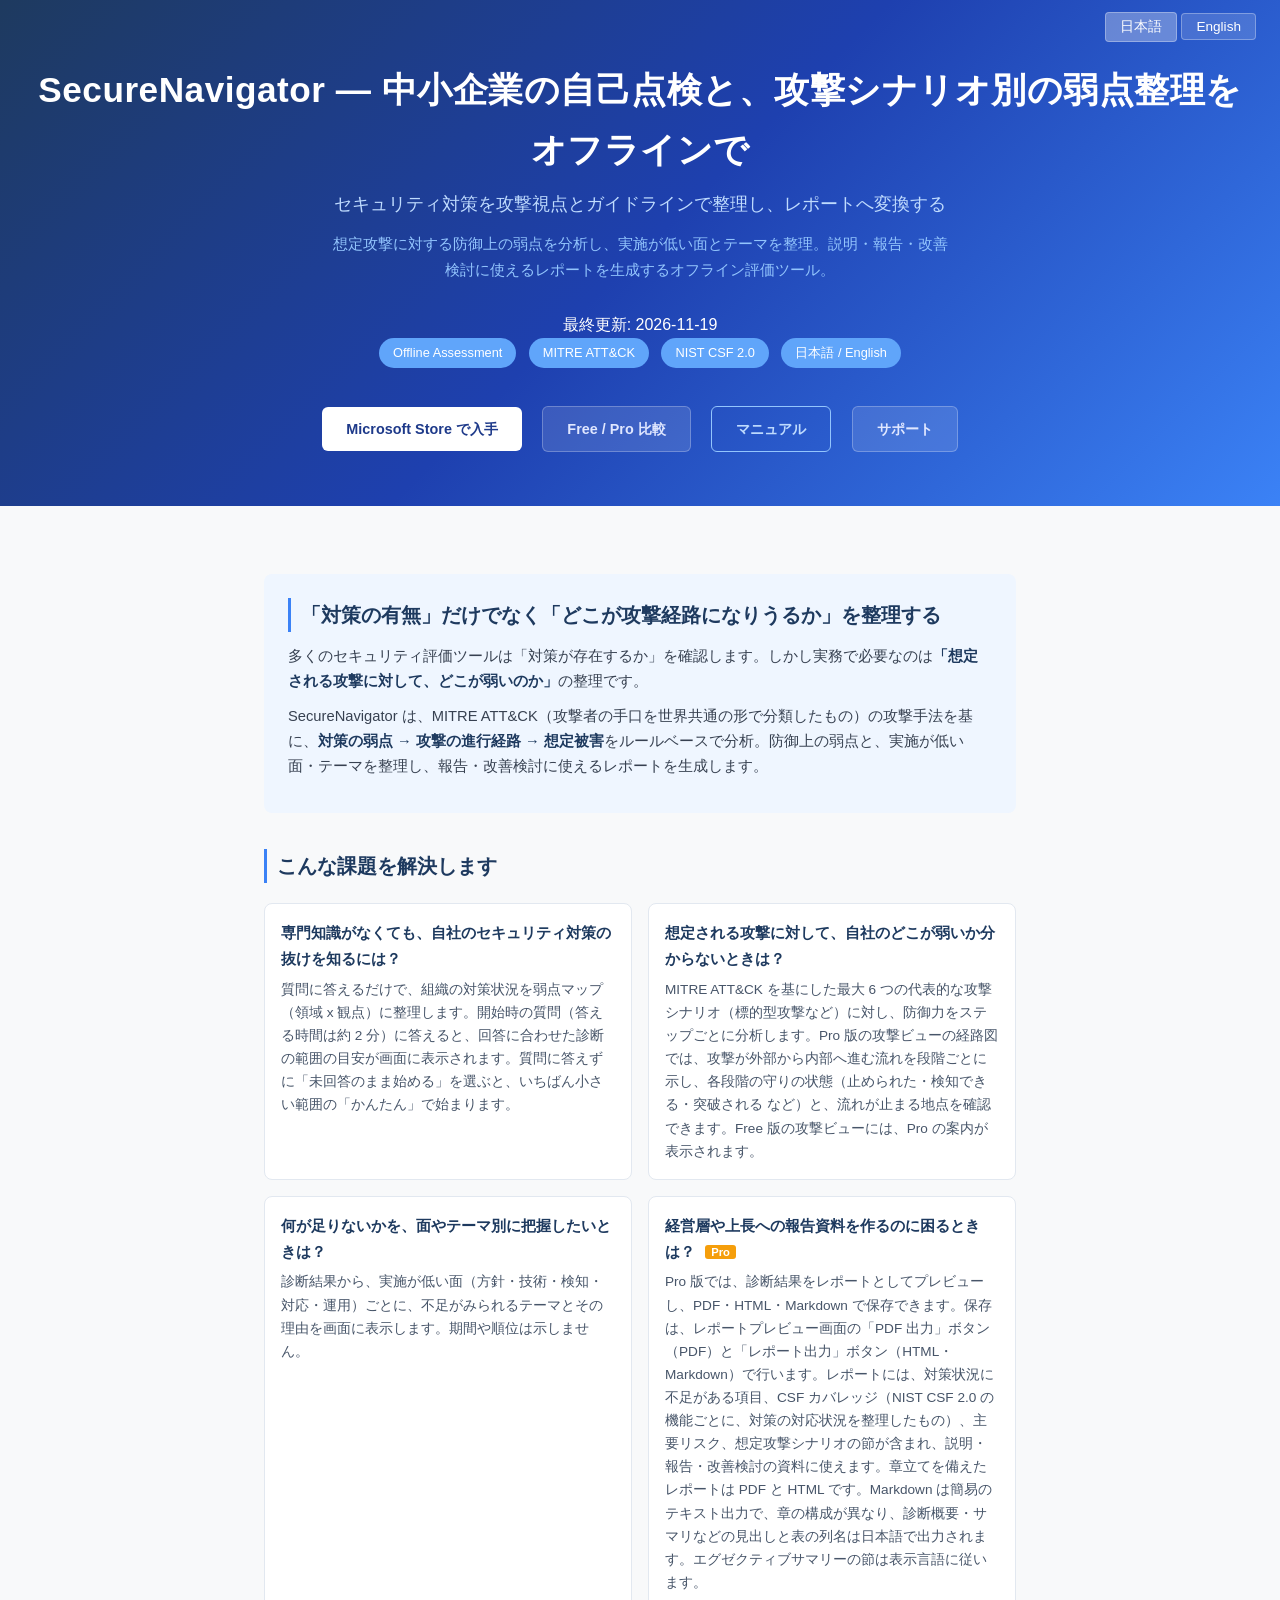
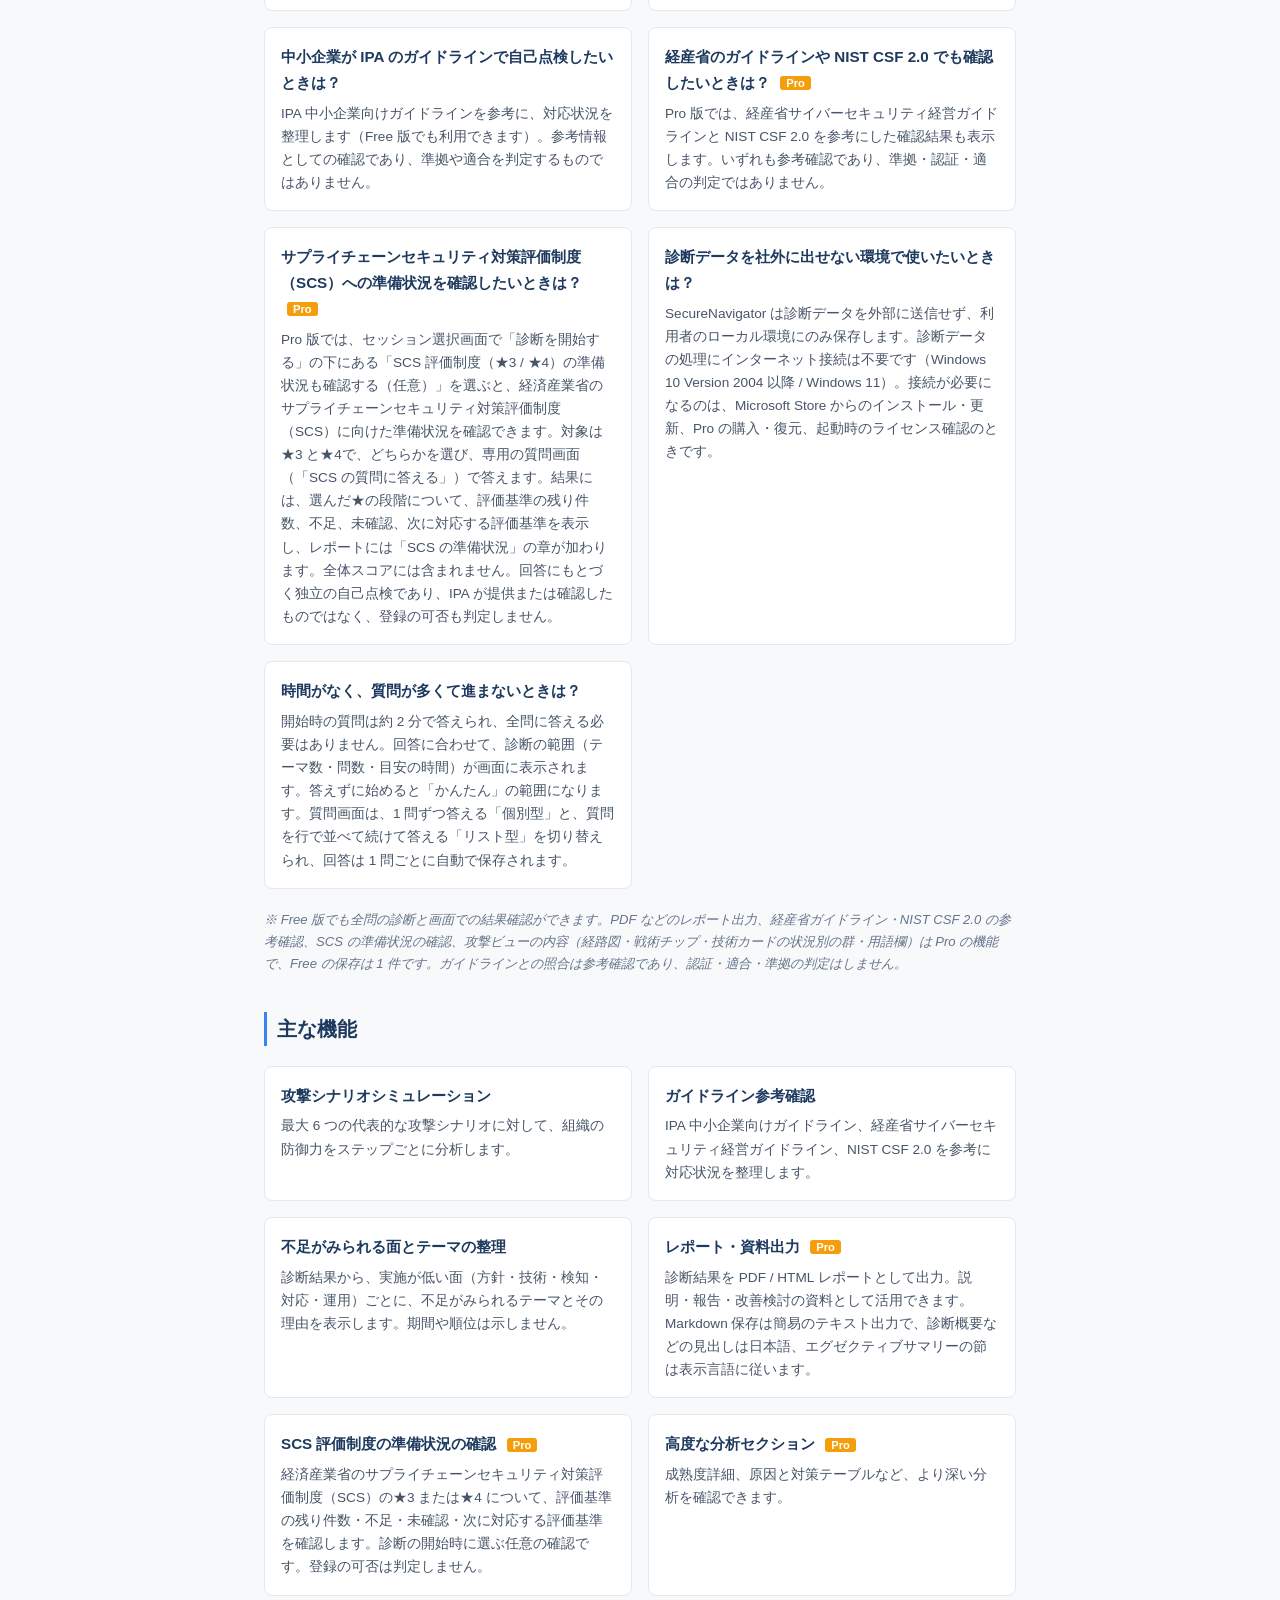
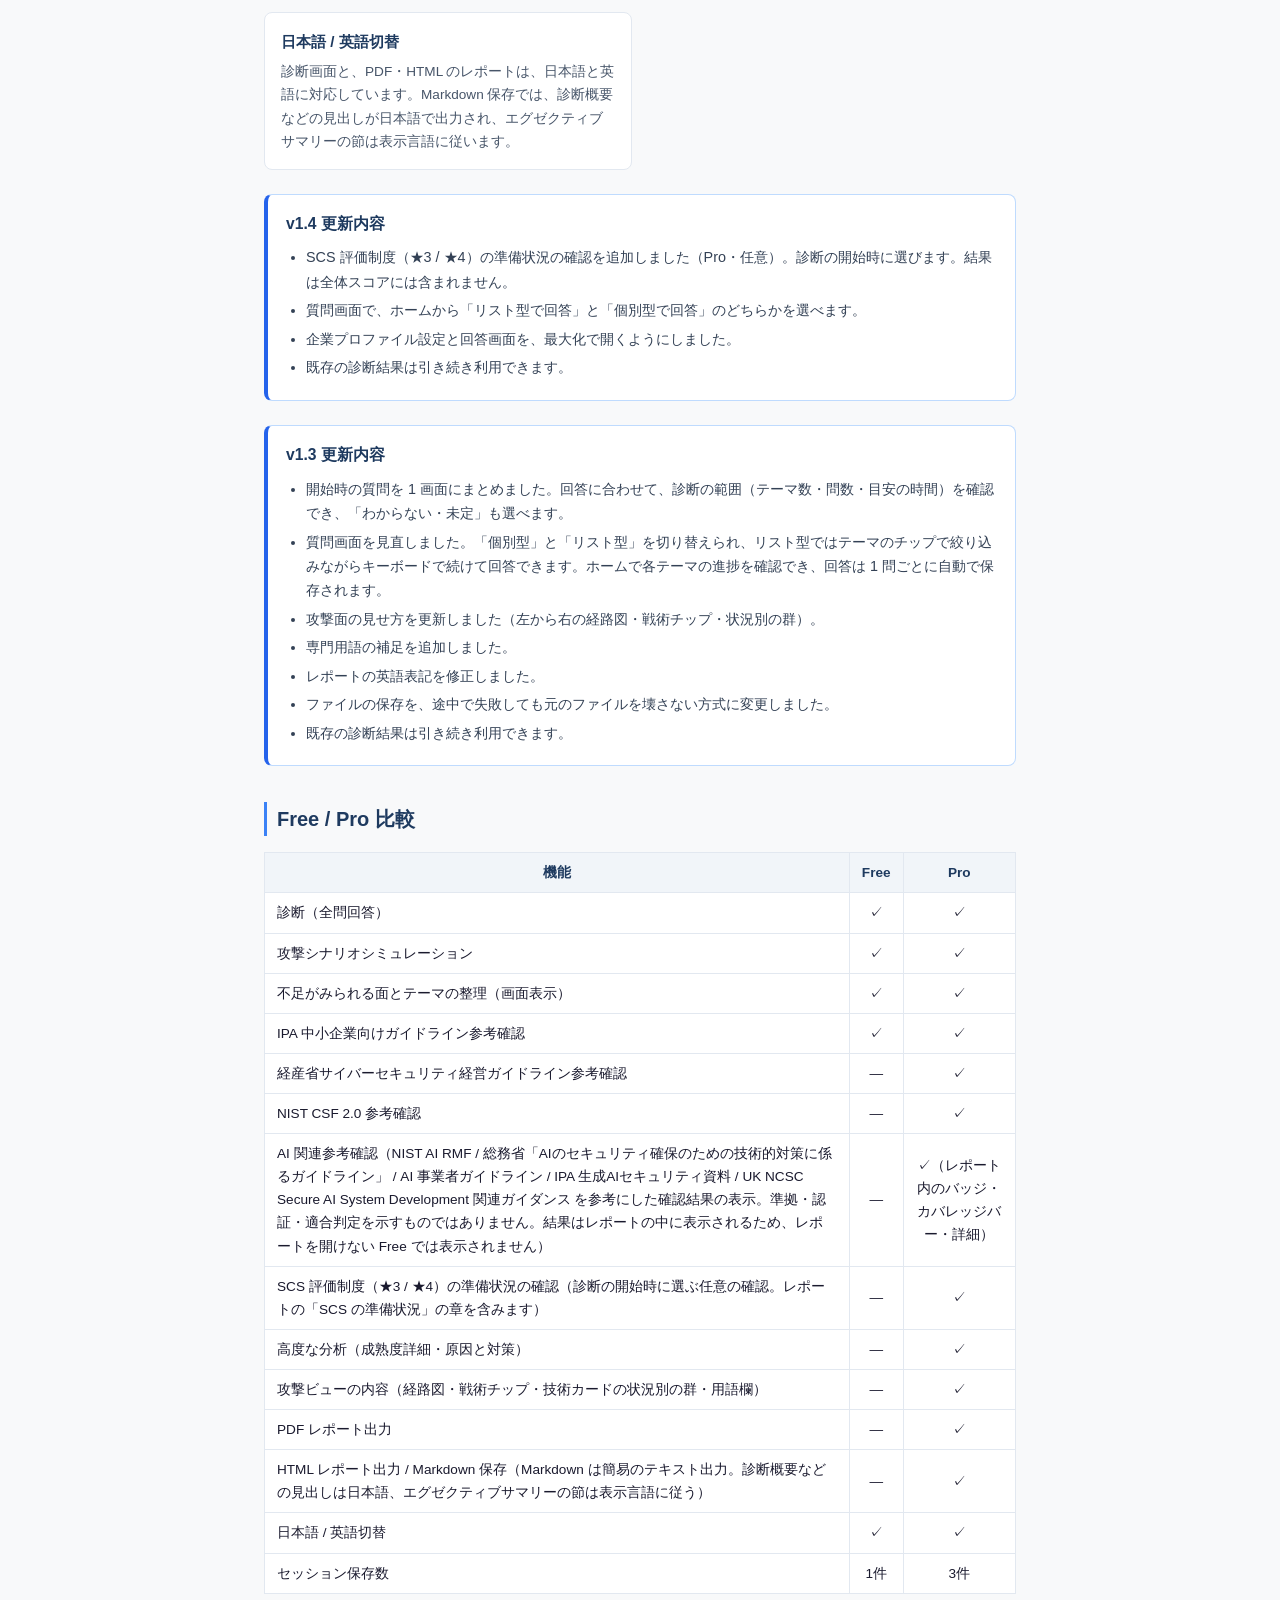
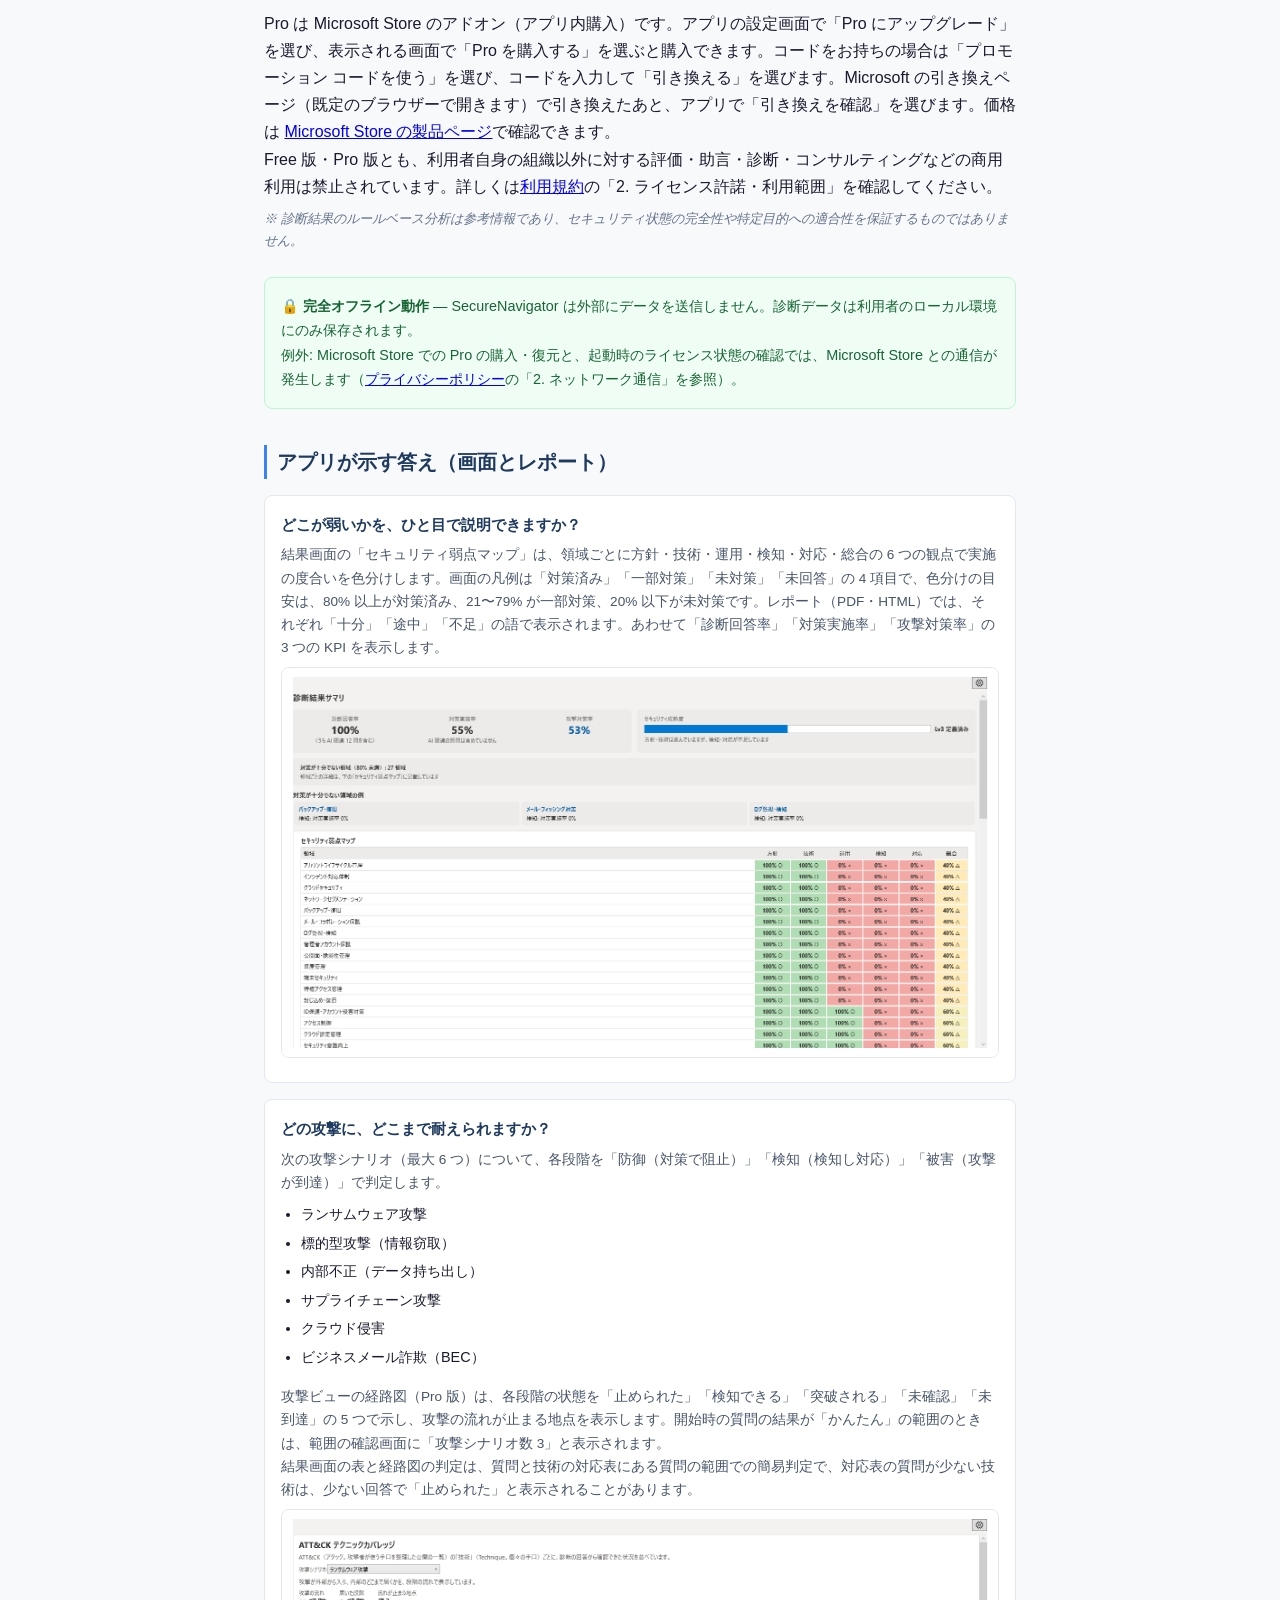
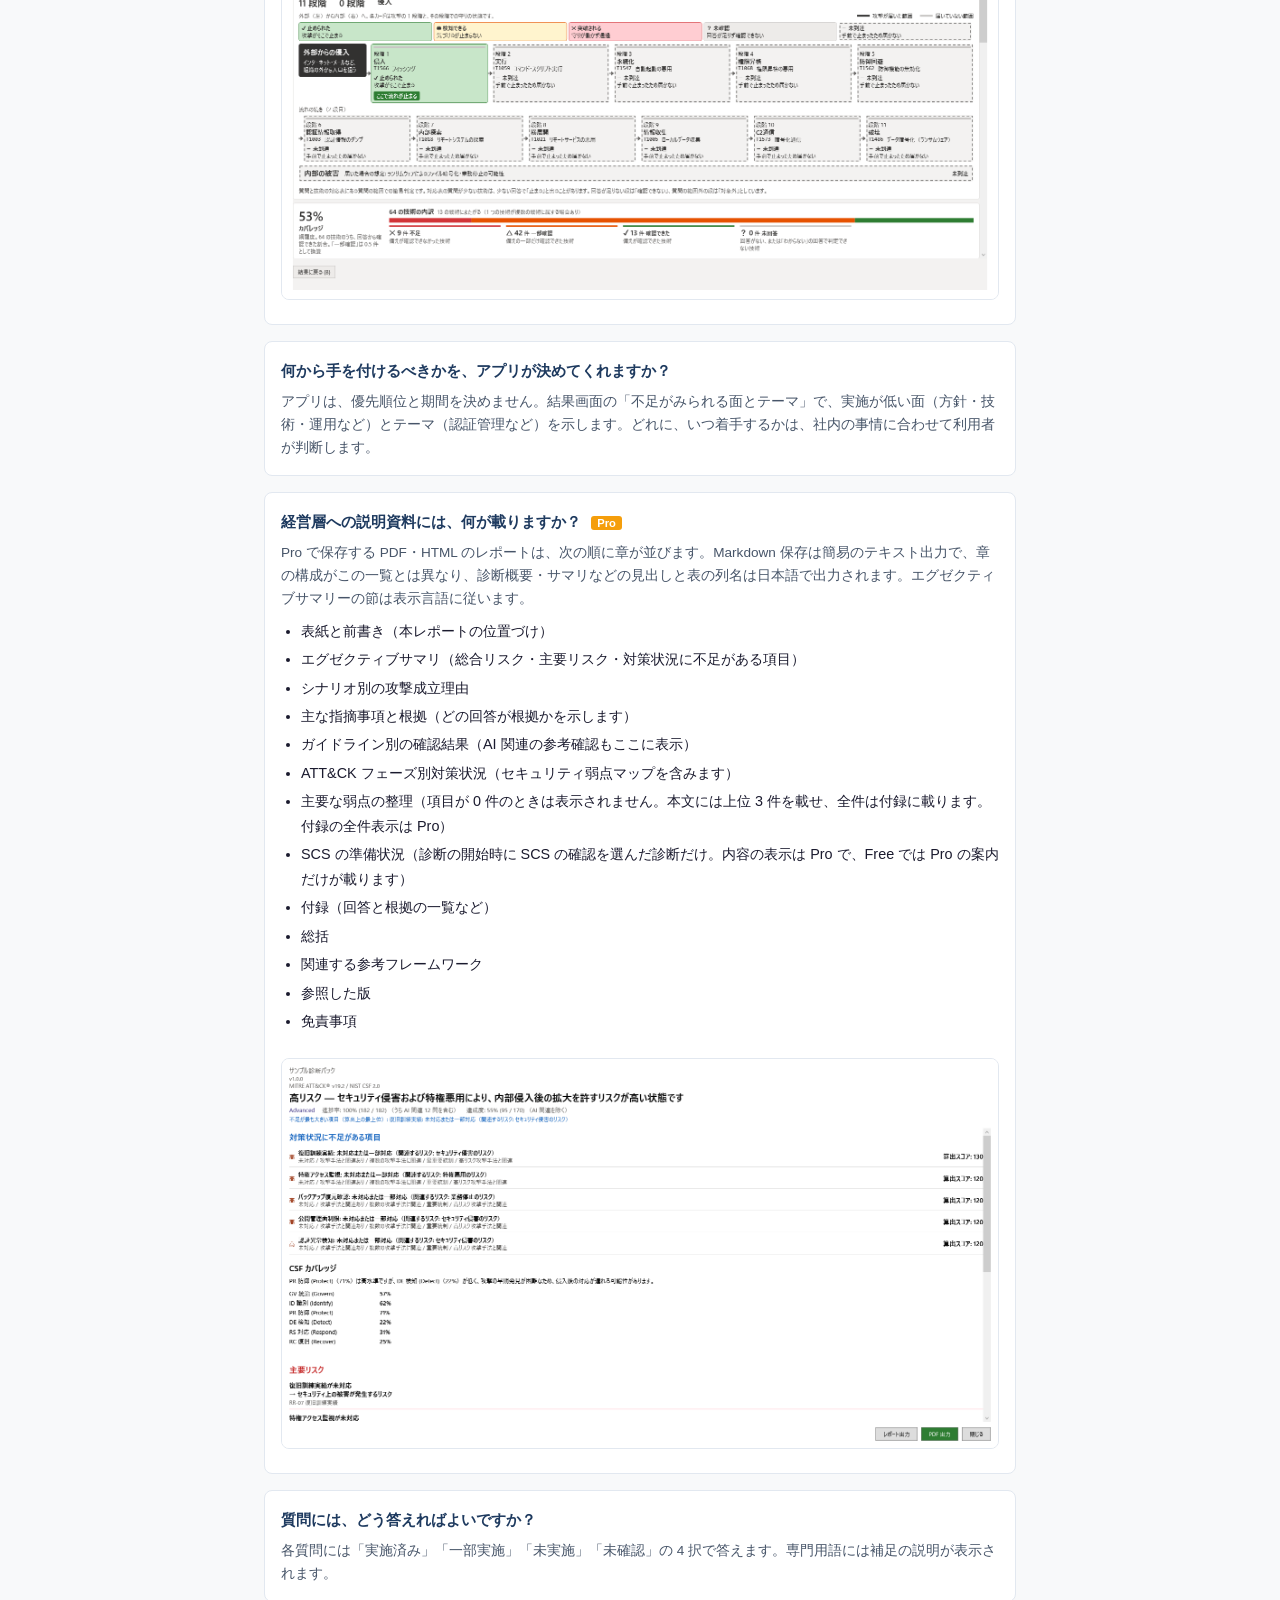
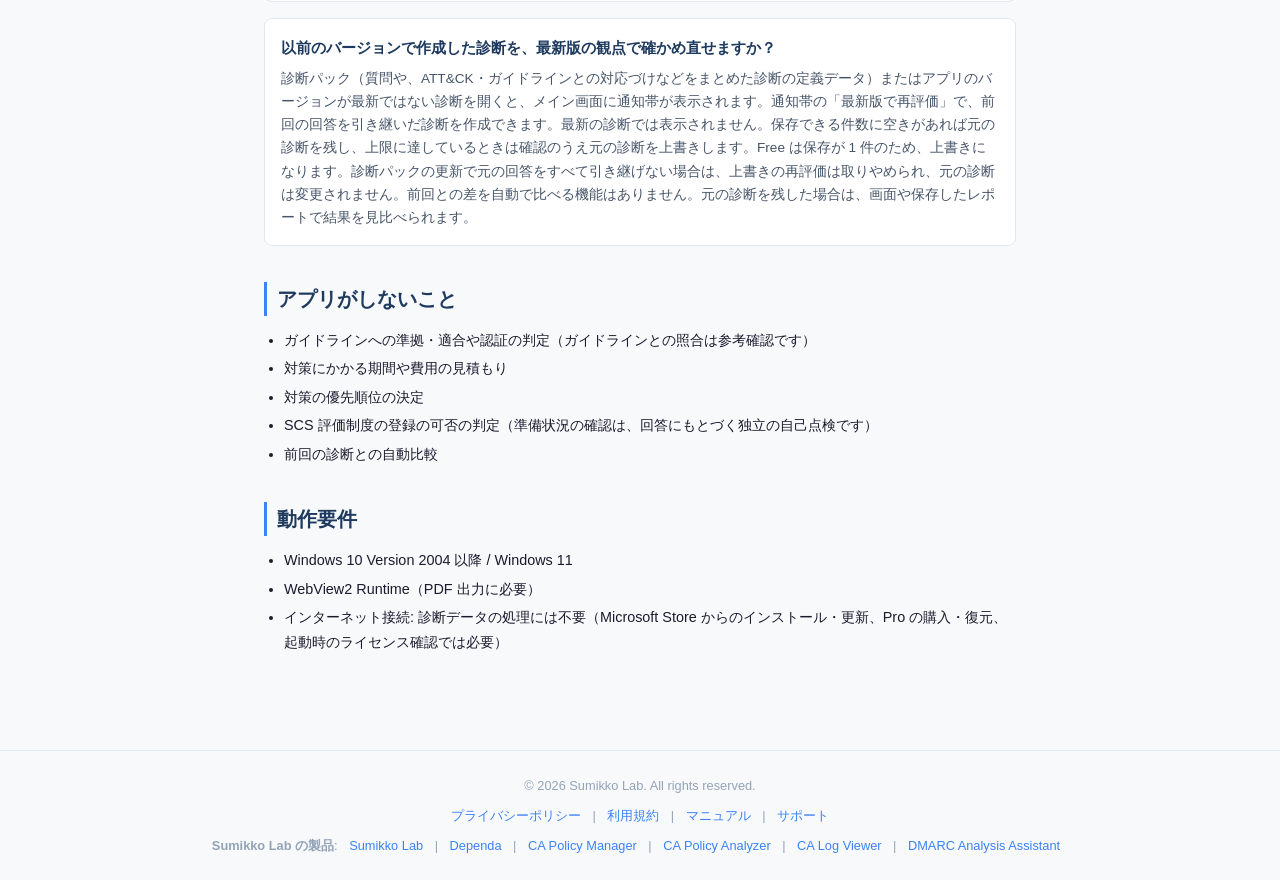
==== commit 4296581c: "1.4.0.0 に合わせてマニュアルと更新内容を更新し、旧画面の画像を新しい画像に差し替え" ====
--- a/index.html
+++ b/index.html
@@ -123,7 +123,7 @@
         "以前のバージョンで作成した診断を最新版の観点で確かめ直したい → 通知帯の「最新版で再評価」で、前回の回答を引き継いだ診断を作成（自動の比較機能は無い）"
       ],
       "url": "https://secure-navigator.sumikkolab.com/",
-      "dateModified": "2026-11-18",
+      "dateModified": "2026-11-19",
       "applicationCategory": "SecurityApplication",
       "operatingSystem": "Windows 10, Windows 11",
       "offers": {
@@ -153,12 +153,12 @@
   <div class="section-ja visible">
     <p class="tagline">セキュリティ対策を攻撃視点とガイドラインで整理し、レポートへ変換する</p>
     <p class="sub-tagline">想定攻撃に対する防御上の弱点を分析し、実施が低い面とテーマを整理。説明・報告・改善検討に使えるレポートを生成するオフライン評価ツール。</p>
-    <p class="updated">最終更新: 2026-11-18</p>
+    <p class="updated">最終更新: 2026-11-19</p>
   </div>
   <div class="section-en">
     <p class="tagline">Organize security posture by attack scenarios and guidelines, then convert to reports</p>
     <p class="sub-tagline">Analyze defensive gaps against likely attacks, organize the layers and themes with low implementation, and generate reports for communication and planning. Assessment data is not sent out (except for Microsoft Store purchase, restore, and license checks).</p>
-    <p class="updated">Last updated: 2026-11-18</p>
+    <p class="updated">Last updated: 2026-11-19</p>
   </div>
   <div>
     <span class="badge">Offline Assessment</span>
@@ -264,6 +264,16 @@
         <h3>日本語 / 英語切替</h3>
         <p>診断画面と、PDF・HTML のレポートは、日本語と英語に対応しています。Markdown 保存では、診断概要などの見出しが日本語で出力され、エグゼクティブサマリーの節は表示言語に従います。</p>
       </div>
+    </div>
+
+    <div class="release-note">
+      <h3>v1.4 更新内容</h3>
+      <ul>
+        <li>SCS 評価制度（★3 / ★4）の準備状況の確認を追加しました（Pro・任意）。診断の開始時に選びます。結果は全体スコアには含まれません。</li>
+        <li>質問画面で、ホームから「リスト型で回答」と「個別型で回答」のどちらかを選べます。</li>
+        <li>企業プロファイル設定と回答画面を、最大化で開くようにしました。</li>
+        <li>既存の診断結果は引き続き利用できます。</li>
+      </ul>
     </div>
 
     <div class="release-note">
@@ -468,6 +478,16 @@
         <h3>Japanese / English</h3>
         <p>The assessment screens and the PDF and HTML reports support Japanese and English. In Markdown saving, headings such as the assessment overview are output in Japanese, and the Executive Summary section follows the display language.</p>
       </div>
+    </div>
+
+    <div class="release-note">
+      <h3>v1.4 Updates</h3>
+      <ul>
+        <li>Added a readiness check for the SCS rating scheme (★3 / ★4) (Pro, optional). You choose it when you start an assessment. The result is not included in the overall score.</li>
+        <li>On the question screen, select "Answer in list mode" or "Answer in single-question mode" on Home.</li>
+        <li>The company profile setup and the answer screen now open maximized.</li>
+        <li>Existing assessments remain available.</li>
+      </ul>
     </div>
 
     <div class="release-note">
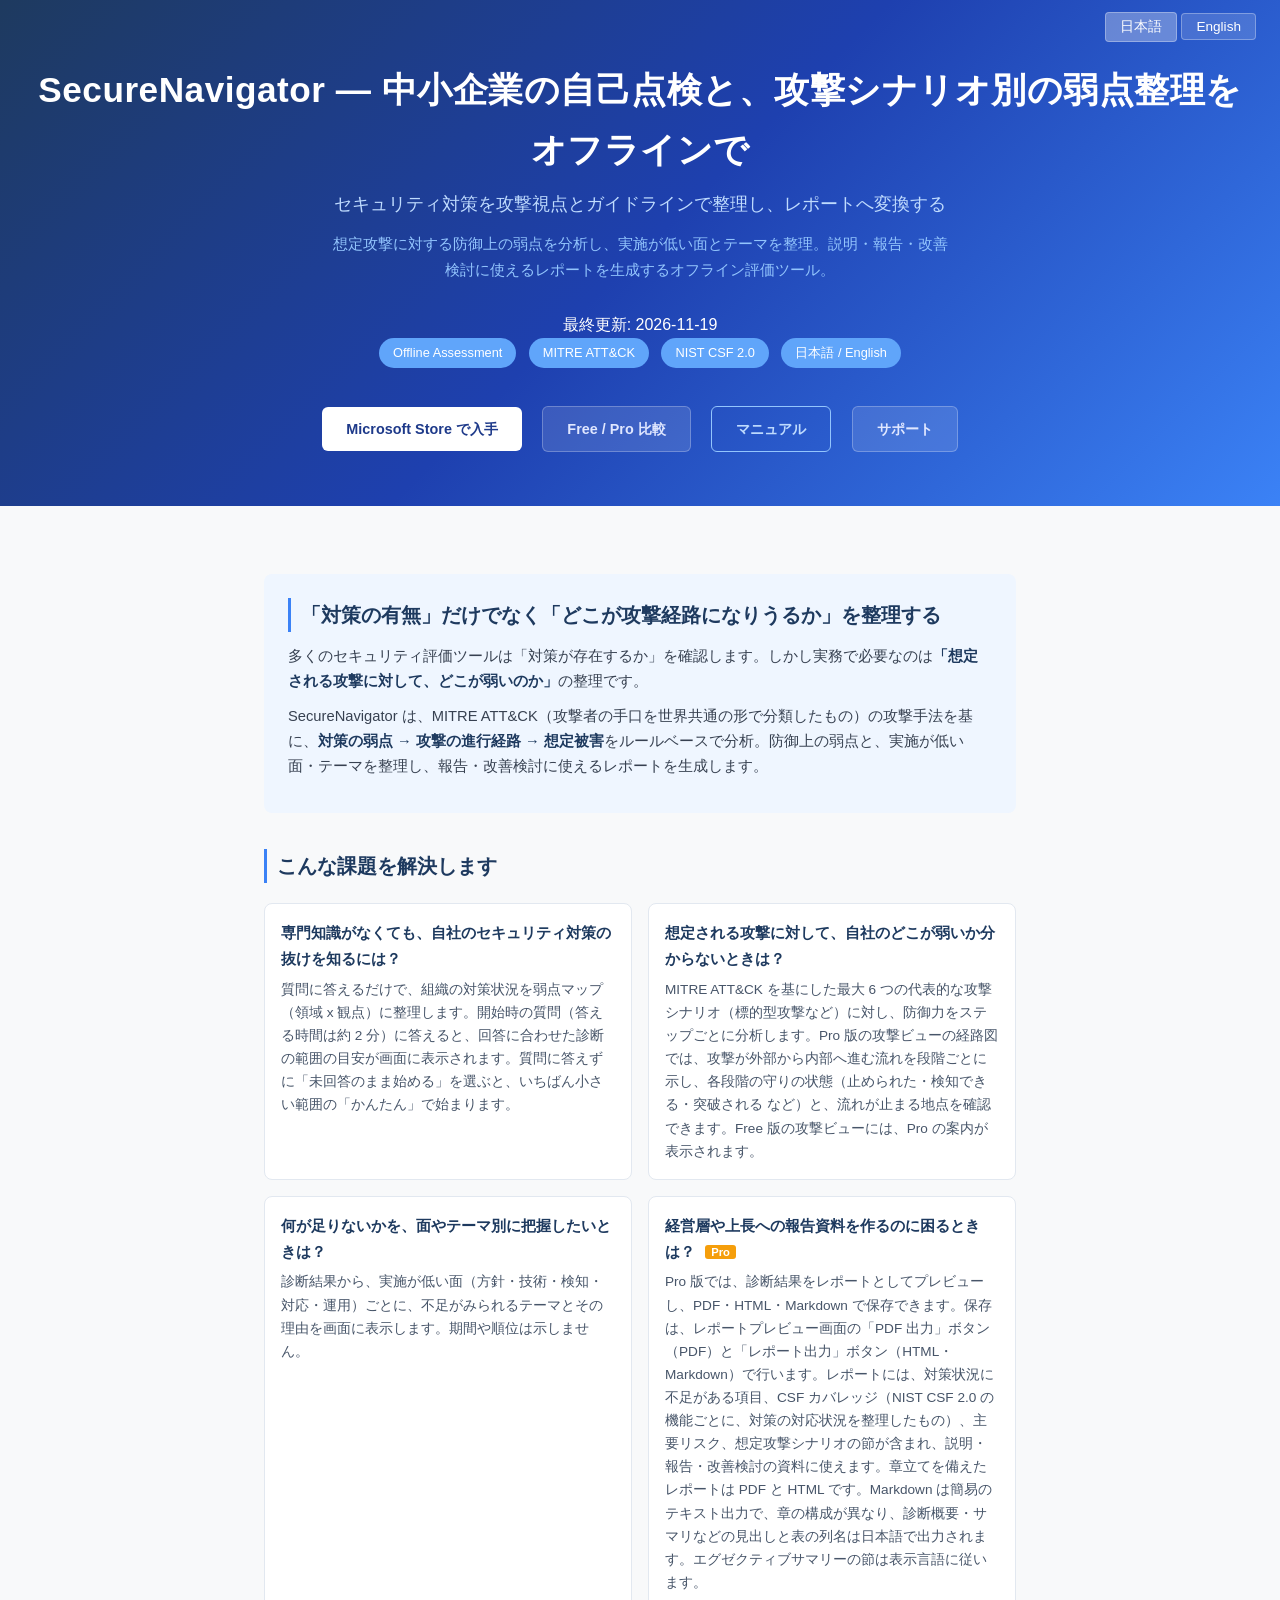
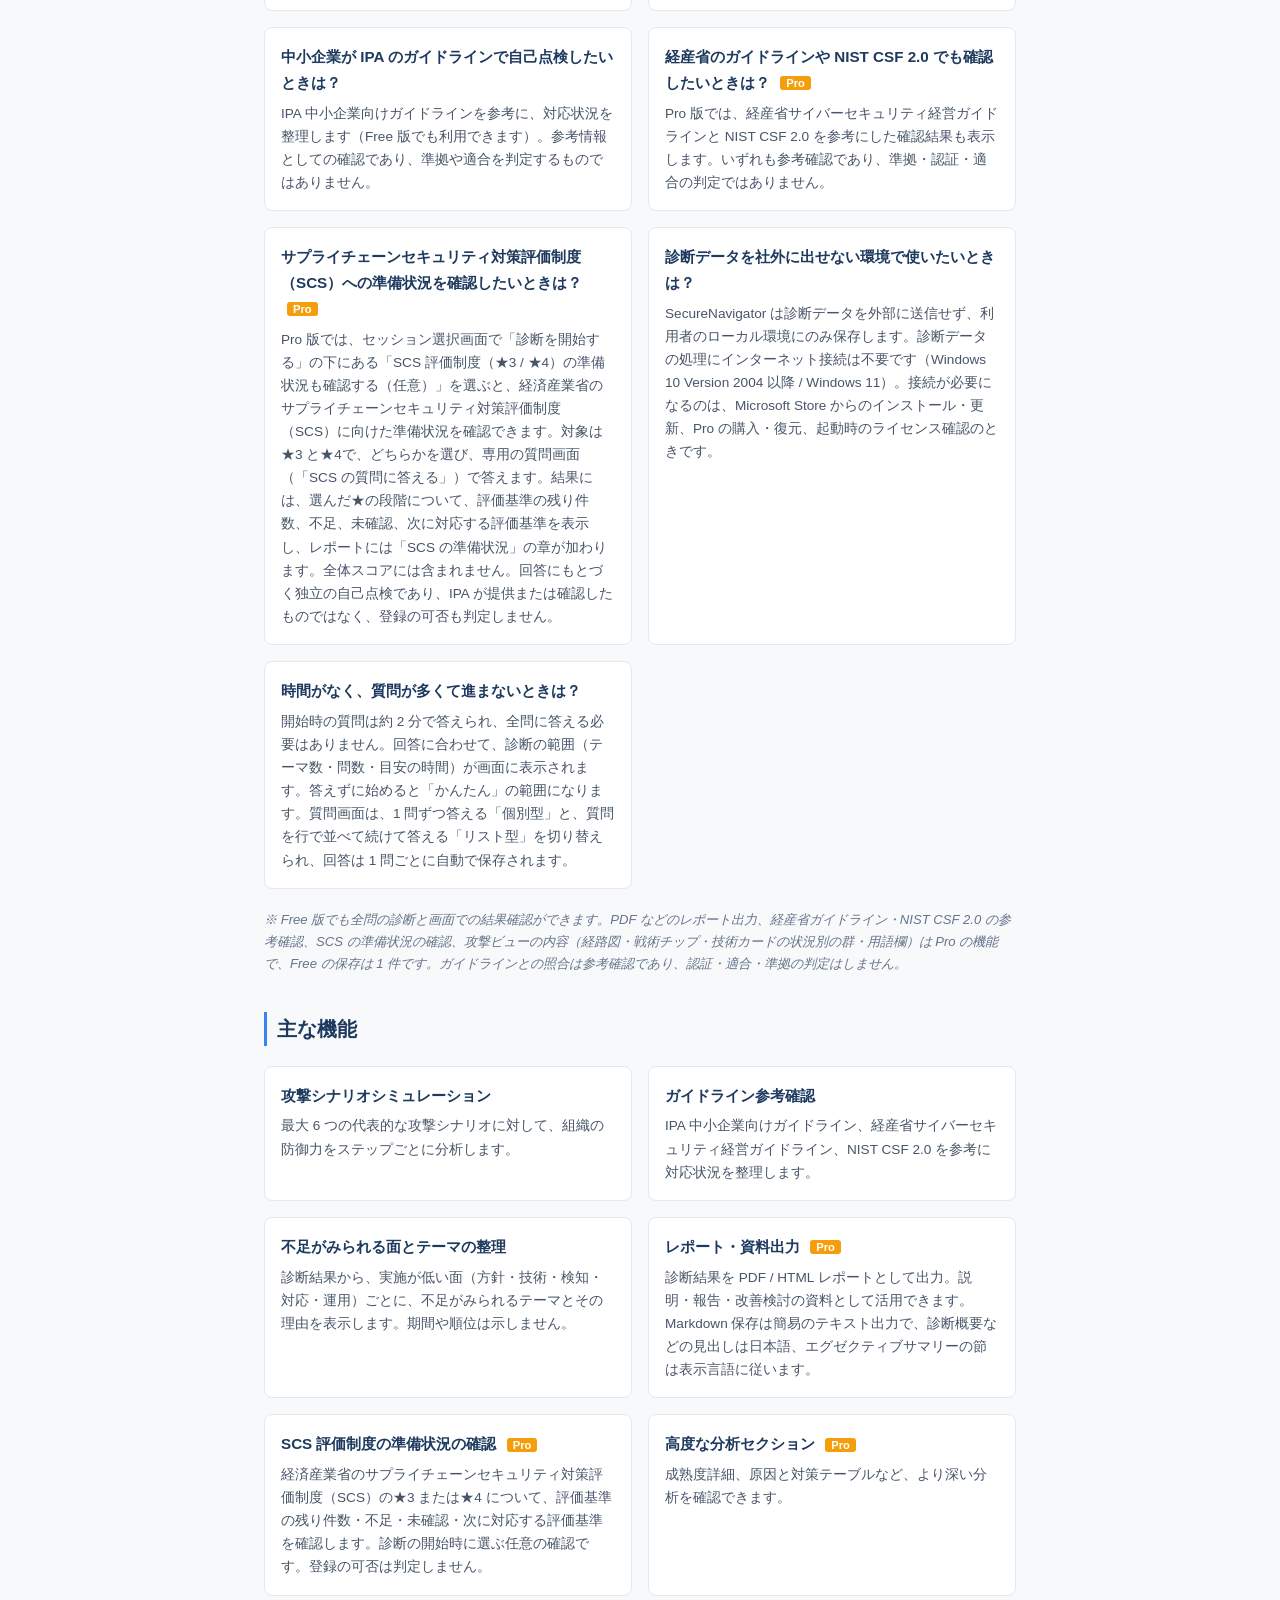
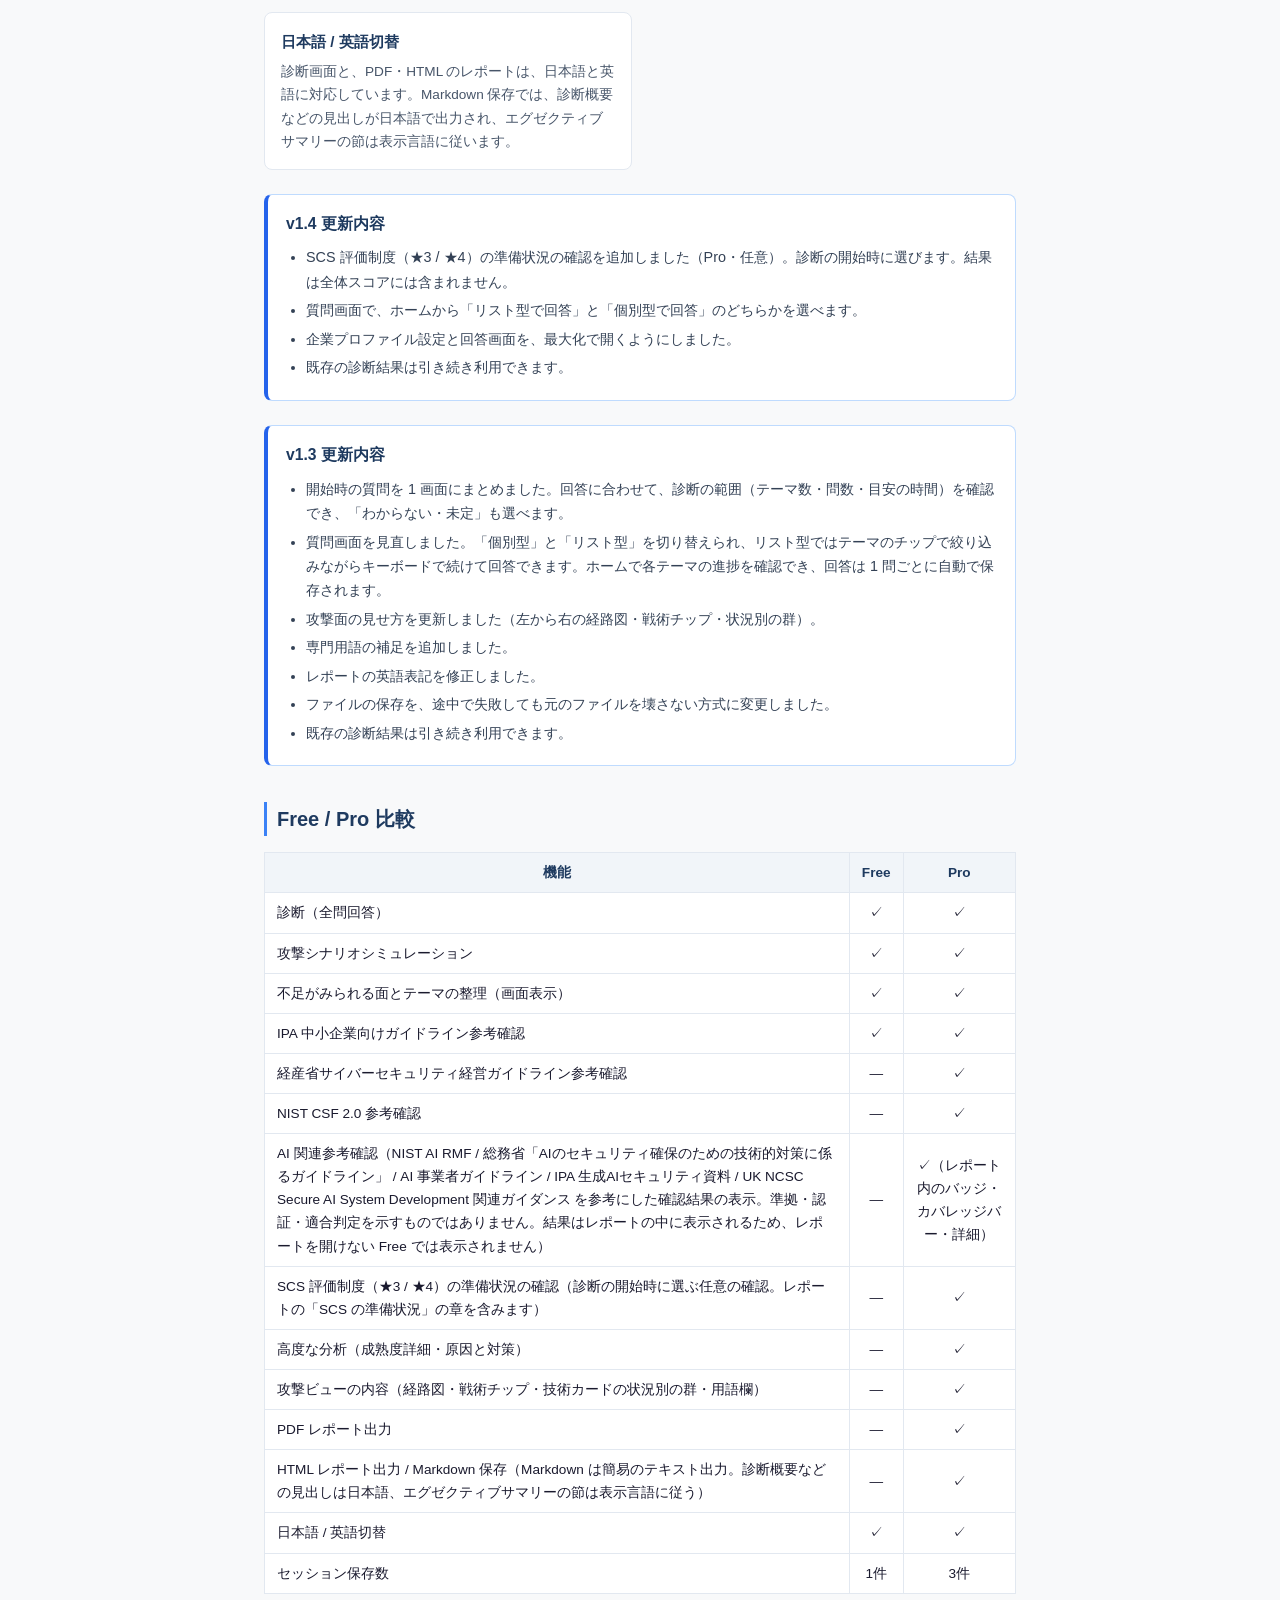
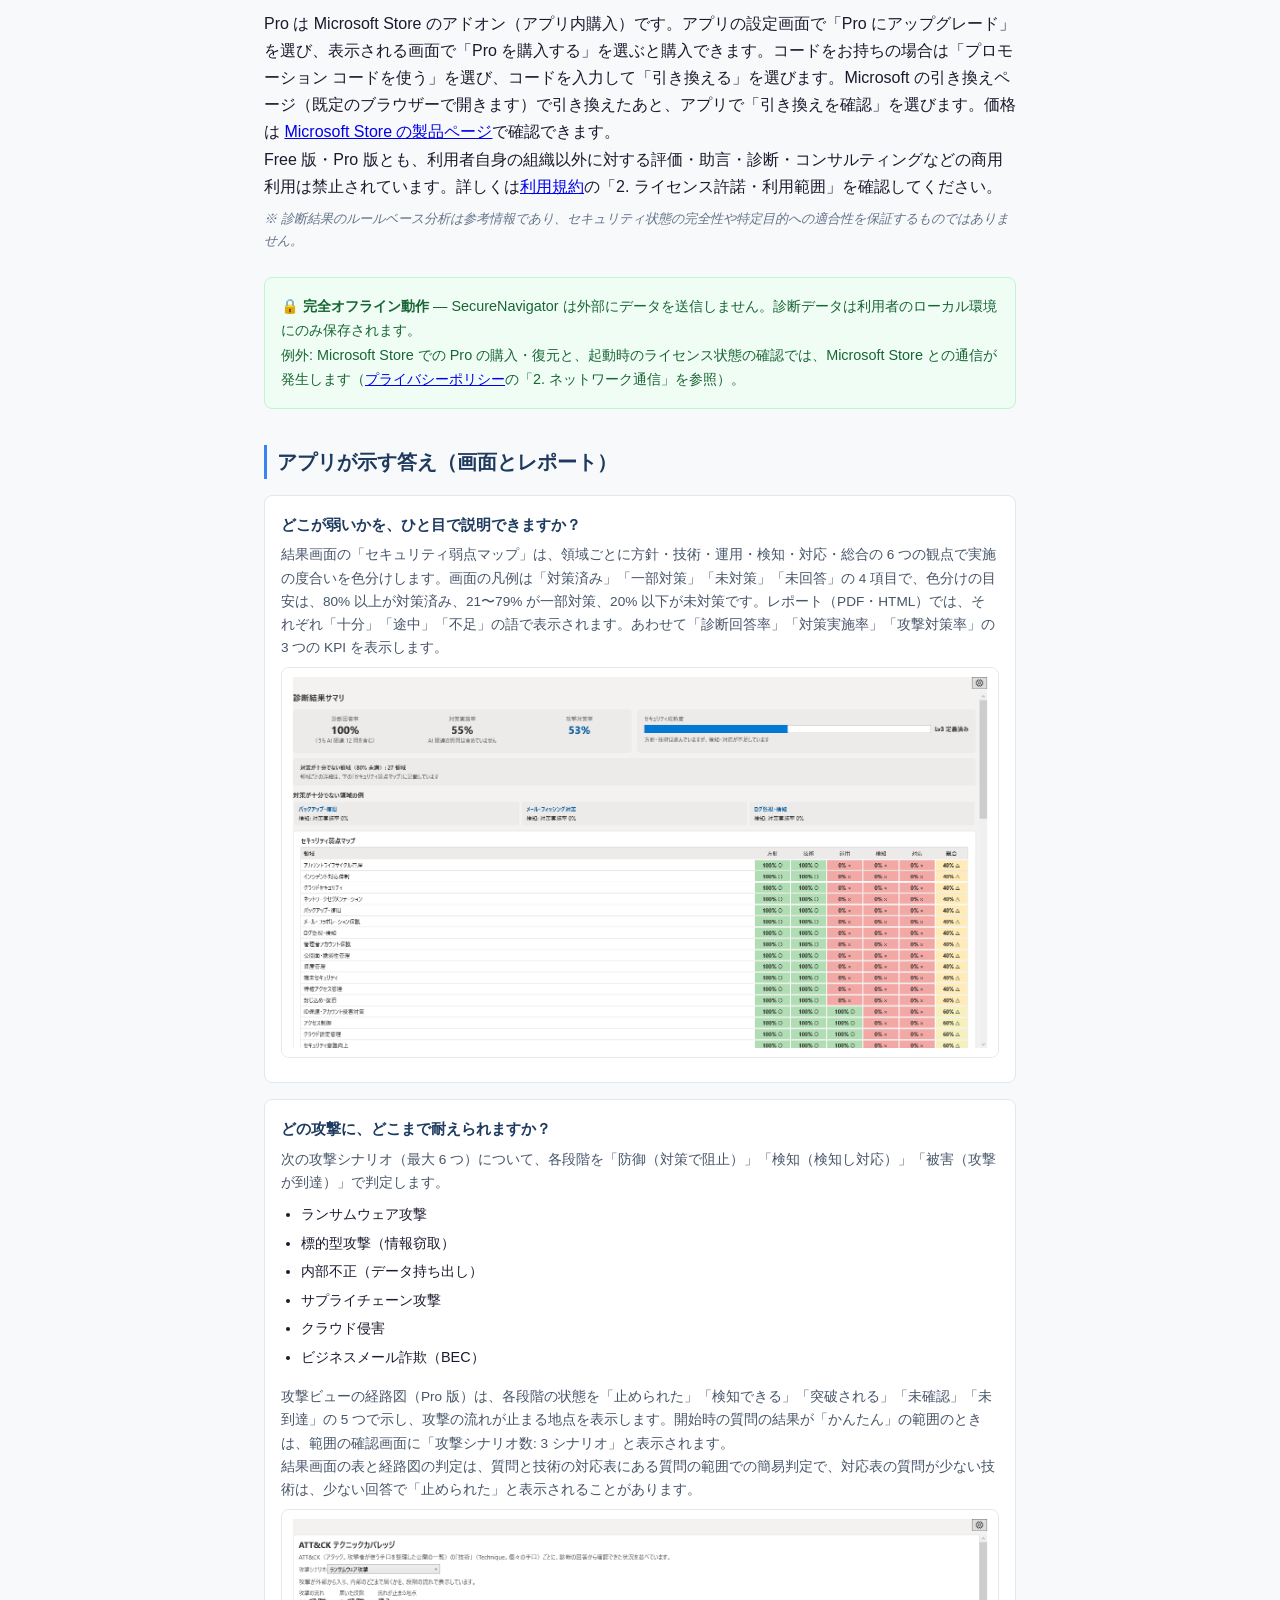
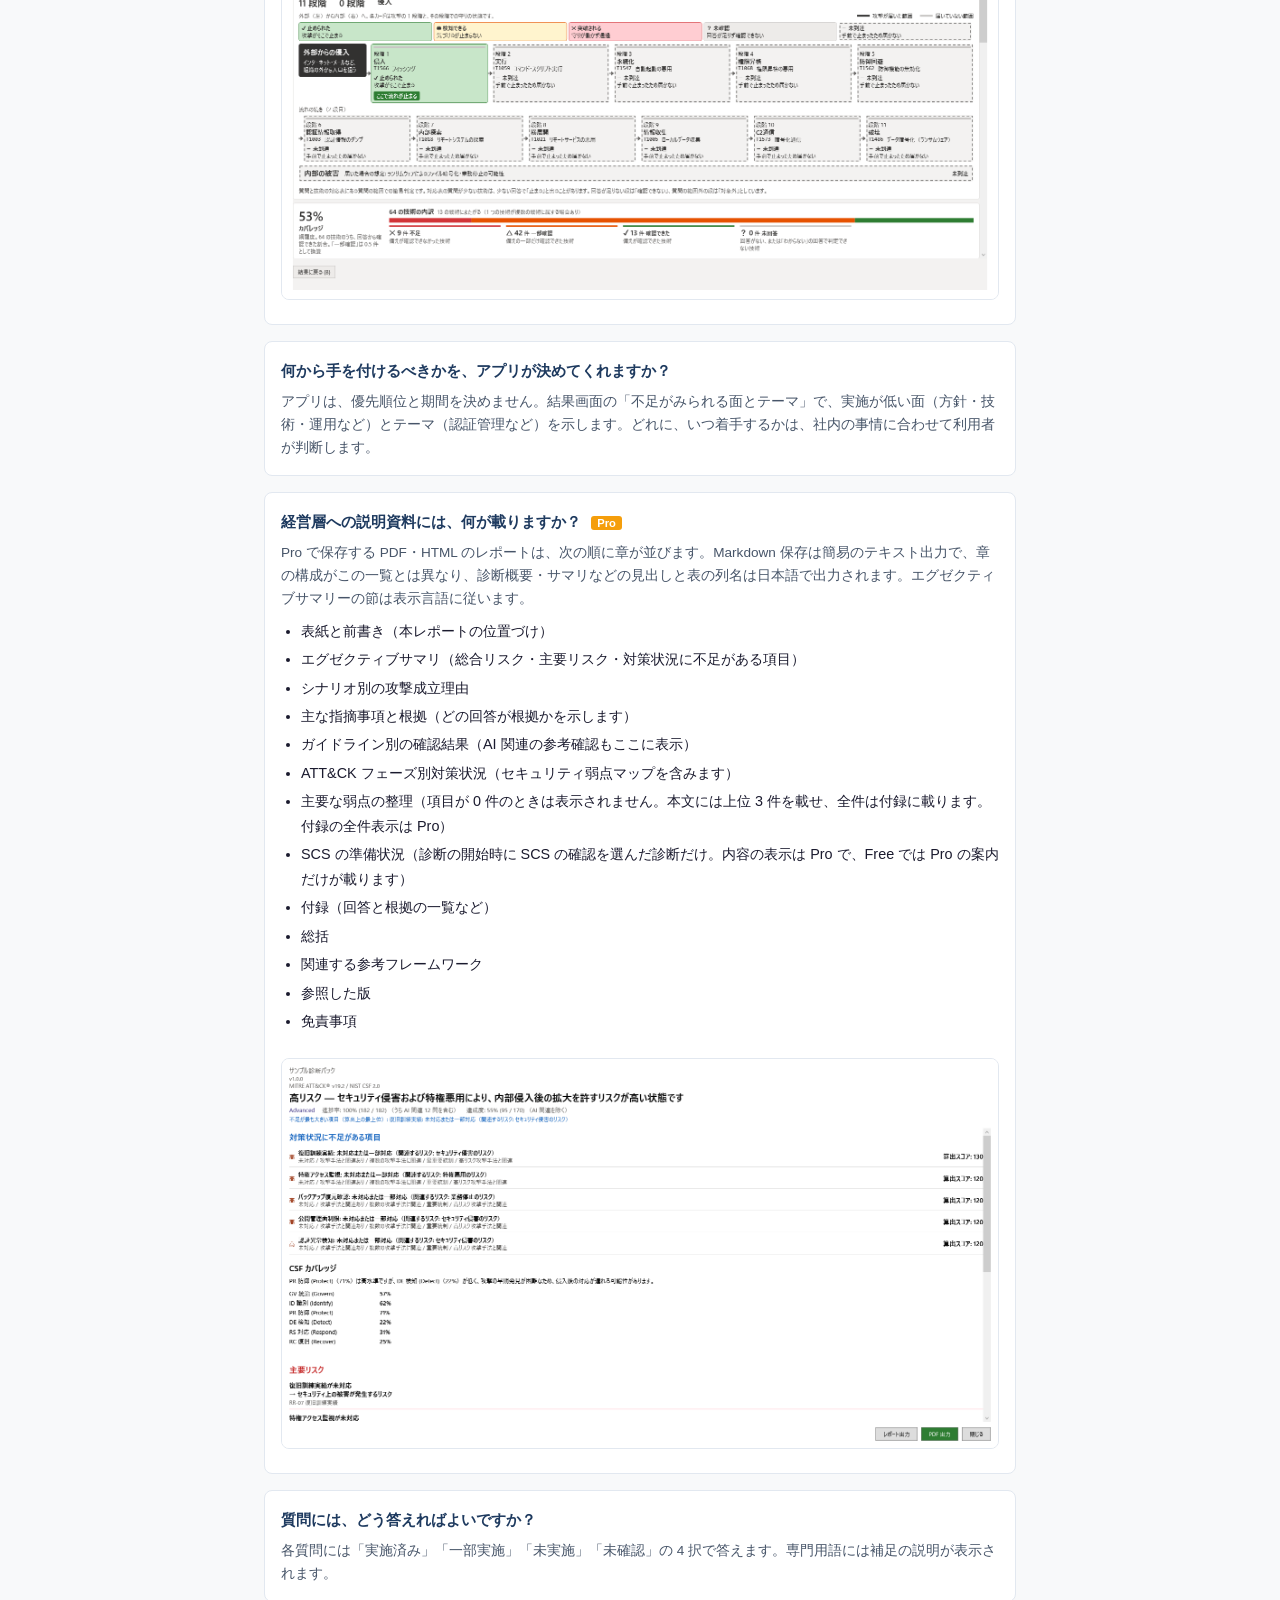
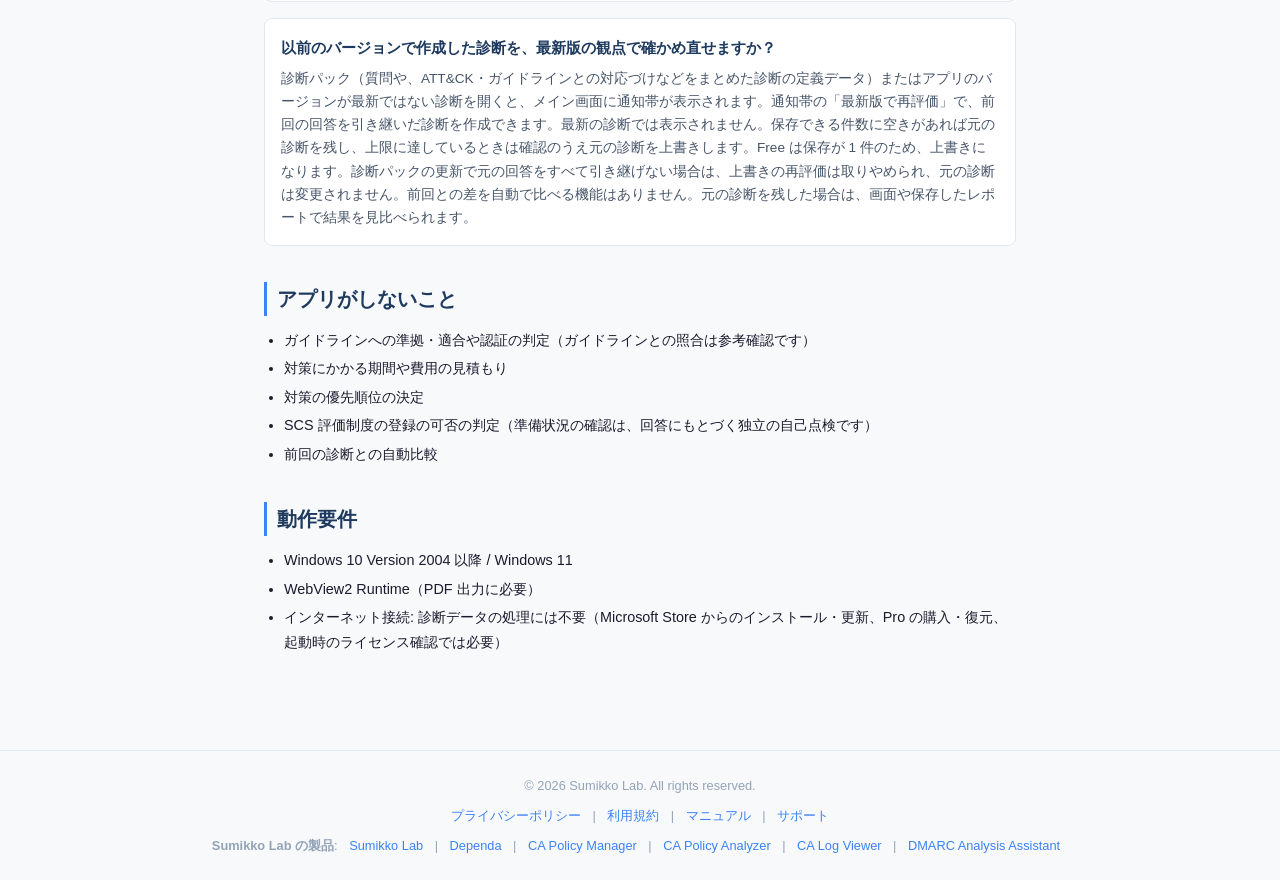
==== commit 54b83ab7: "AI 関連の参考確認が表示される条件と、範囲の確認画面の表示を製品に合わせて修正" ====
--- a/index.html
+++ b/index.html
@@ -339,7 +339,7 @@
         <li>クラウド侵害</li>
         <li>ビジネスメール詐欺（BEC）</li>
       </ul>
-      <p>攻撃ビューの経路図（Pro 版）は、各段階の状態を「止められた」「検知できる」「突破される」「未確認」「未到達」の 5 つで示し、攻撃の流れが止まる地点を表示します。開始時の質問の結果が「かんたん」の範囲のときは、範囲の確認画面に「攻撃シナリオ数 3」と表示されます。</p>
+      <p>攻撃ビューの経路図（Pro 版）は、各段階の状態を「止められた」「検知できる」「突破される」「未確認」「未到達」の 5 つで示し、攻撃の流れが止まる地点を表示します。開始時の質問の結果が「かんたん」の範囲のときは、範囲の確認画面に「攻撃シナリオ数: 3 シナリオ」と表示されます。</p>
       <p>結果画面の表と経路図の判定は、質問と技術の対応表にある質問の範囲での簡易判定で、対応表の質問が少ない技術は、少ない回答で「止められた」と表示されることがあります。</p>
       <img src="manual/images/ja/attack-path.png" alt="攻撃ビューの経路図。ランサムウェア攻撃の各段階の状態と、攻撃の流れが止まる地点が表示されている" style="max-width:100%; border-radius:8px; border:1px solid #e2e8f0; margin-top:8px;">
     </div>
@@ -553,7 +553,7 @@
         <li>Cloud Compromise</li>
         <li>Business Email Compromise (BEC)</li>
       </ul>
-      <p>The path diagram in the attack view (Pro) marks each stage with one of five states: Stopped, Detectable, Breached, Unconfirmed, or Not reached. It also shows where the attack flow stops. When the opening questions result in the Quick scope, the scope confirmation screen shows 3 attack scenarios.</p>
+      <p>The path diagram in the attack view (Pro) marks each stage with one of five states: Stopped, Detectable, Breached, Unconfirmed, or Not reached. It also shows where the attack flow stops. When the opening questions result in the Quick scope, the scope confirmation screen shows "Attack Scenarios: 3 scenarios".</p>
       <p>The table on the Results screen and the path diagram give a simple judgement within the questions linked to each technique in the question-to-technique mapping, so a technique with few linked questions may show as Stopped on few answers.</p>
       <img src="manual/images/en/attack-path.png" alt="Attack flow in the attack view, showing the state of each ransomware attack stage and where the flow stops" style="max-width:100%; border-radius:8px; border:1px solid #e2e8f0; margin-top:8px;">
     </div>
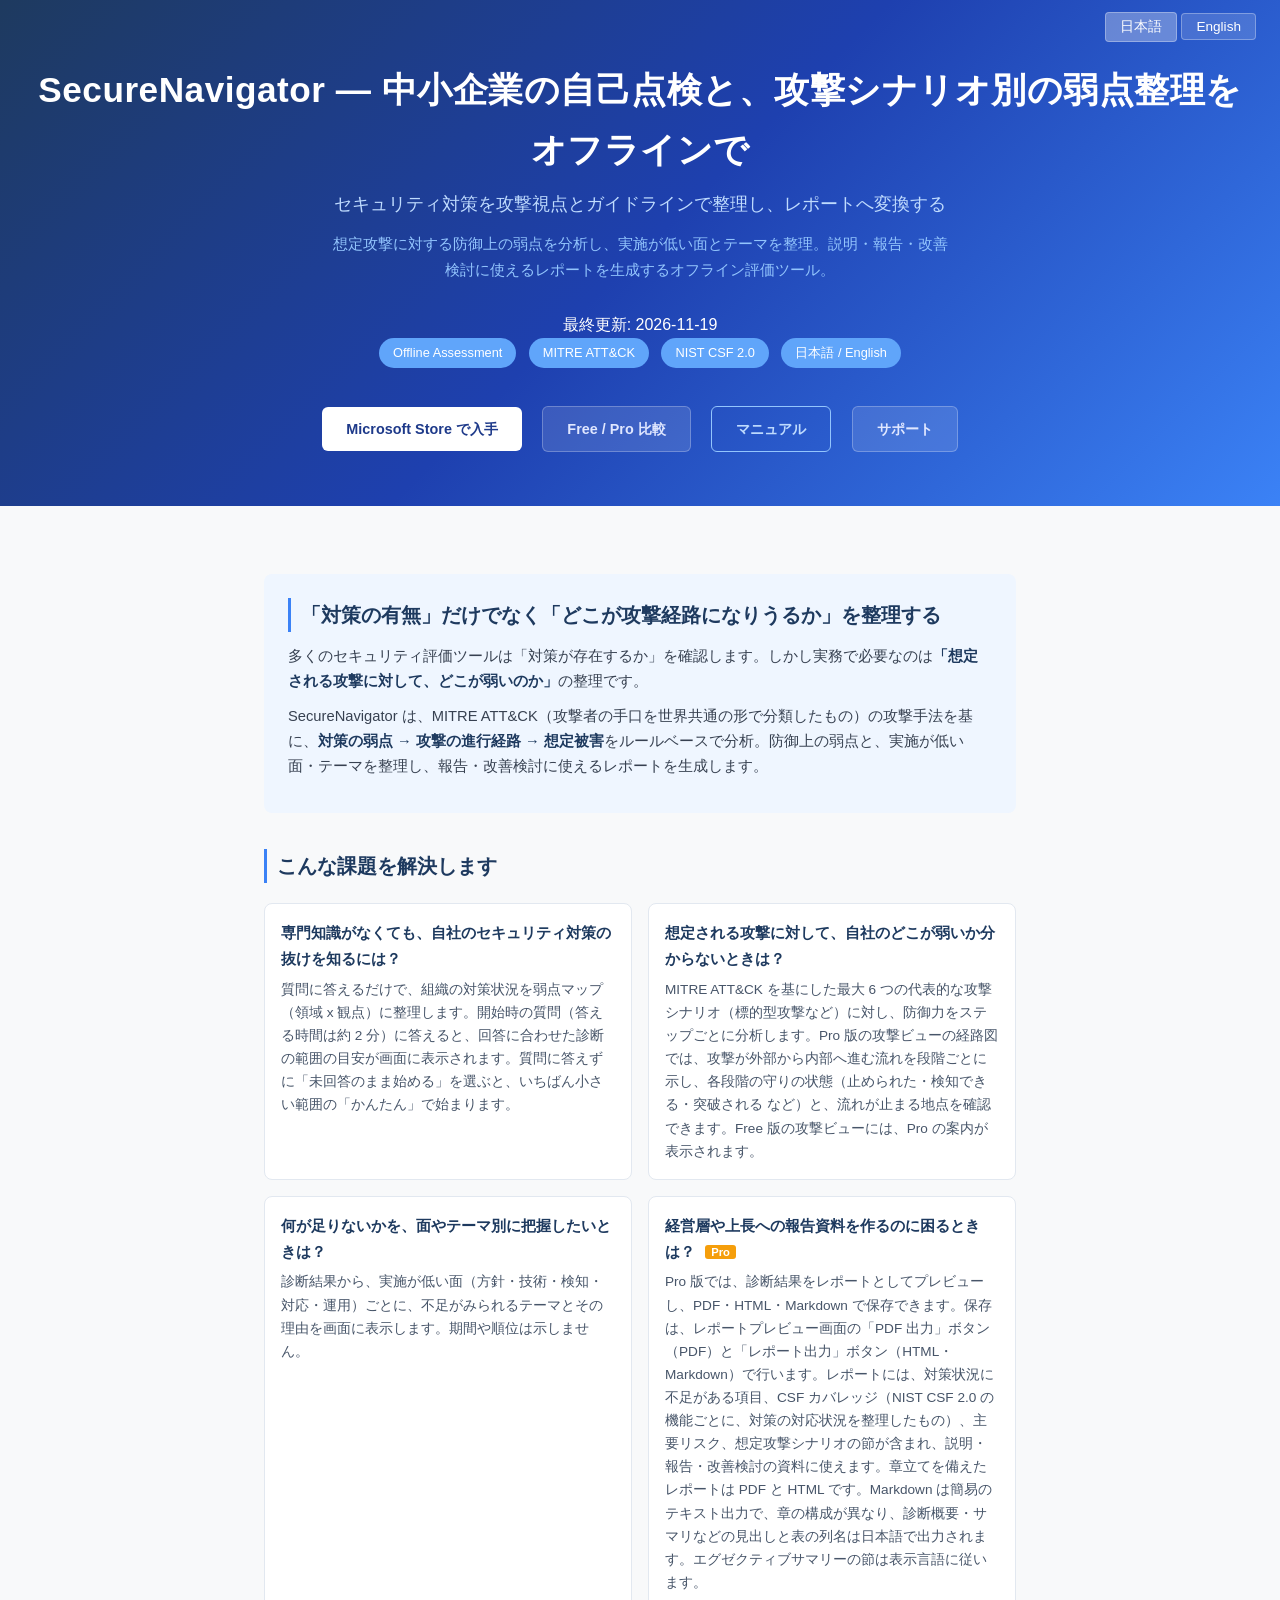
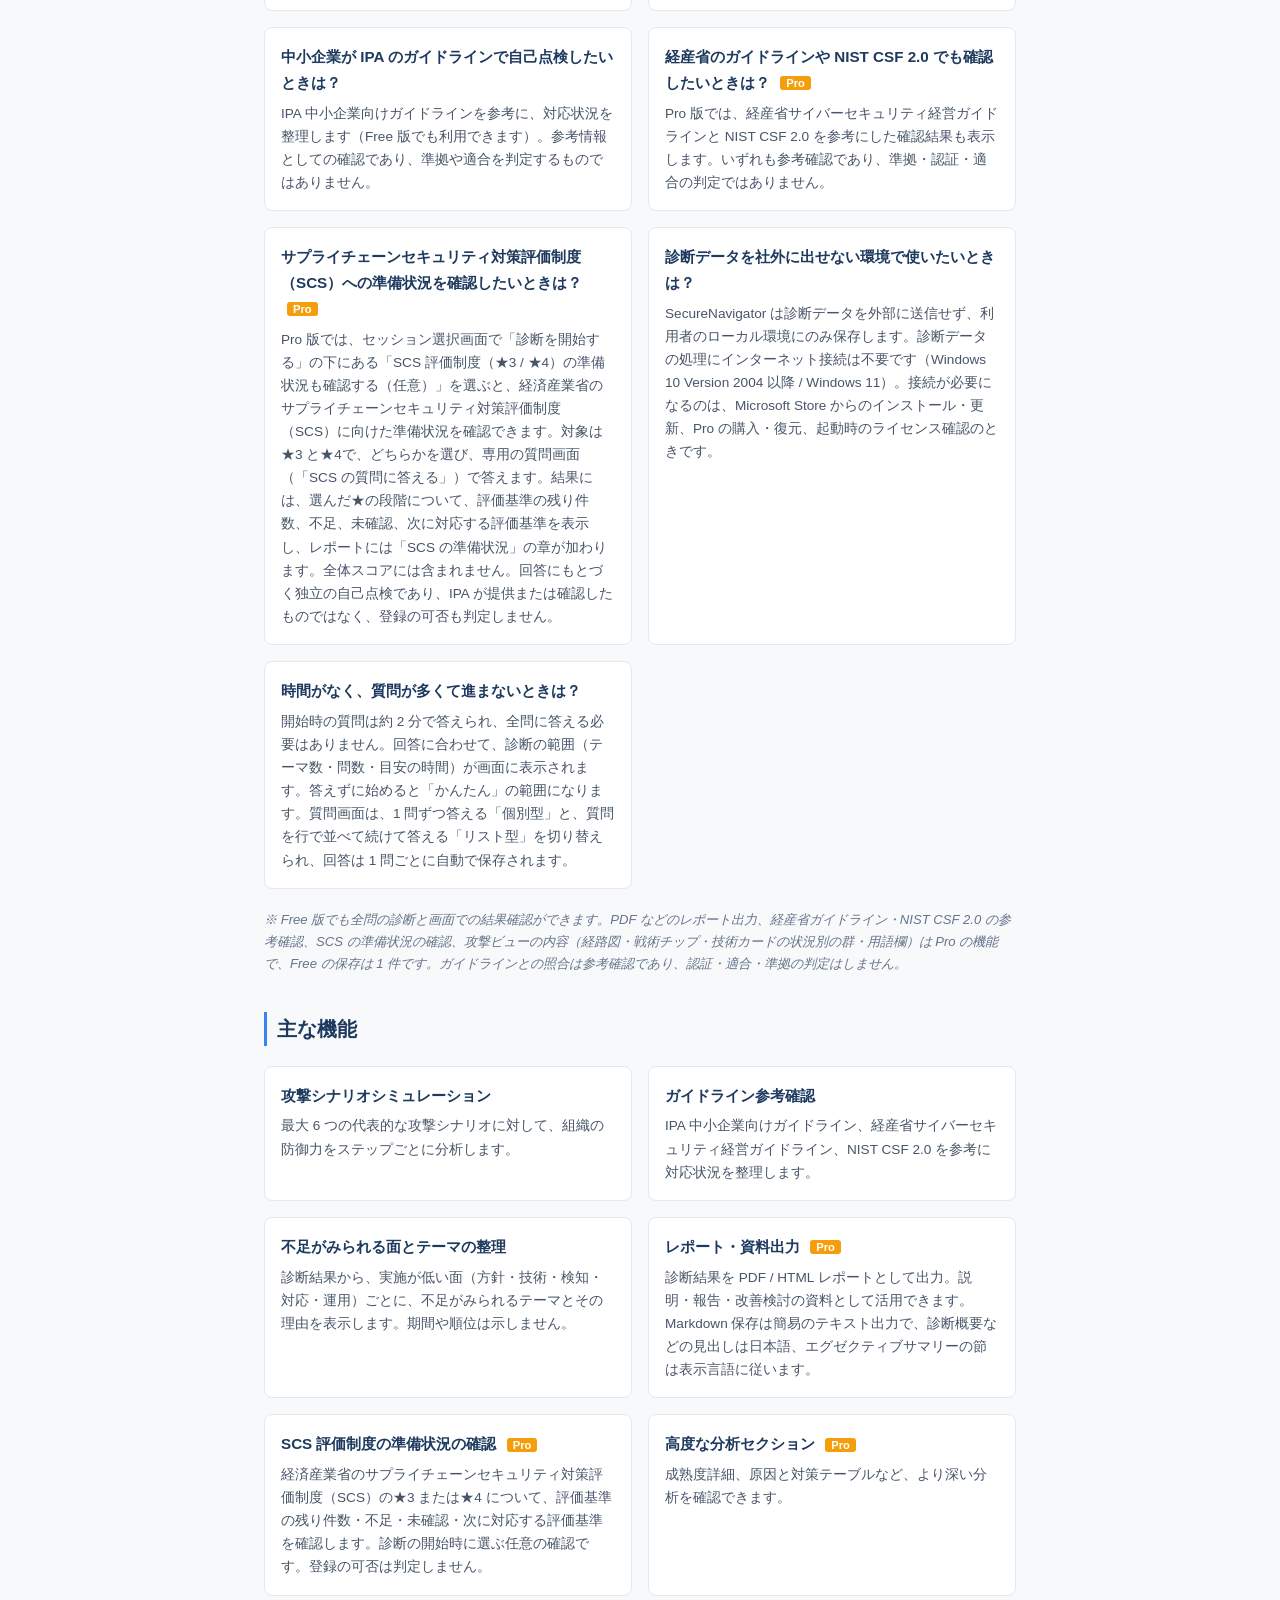
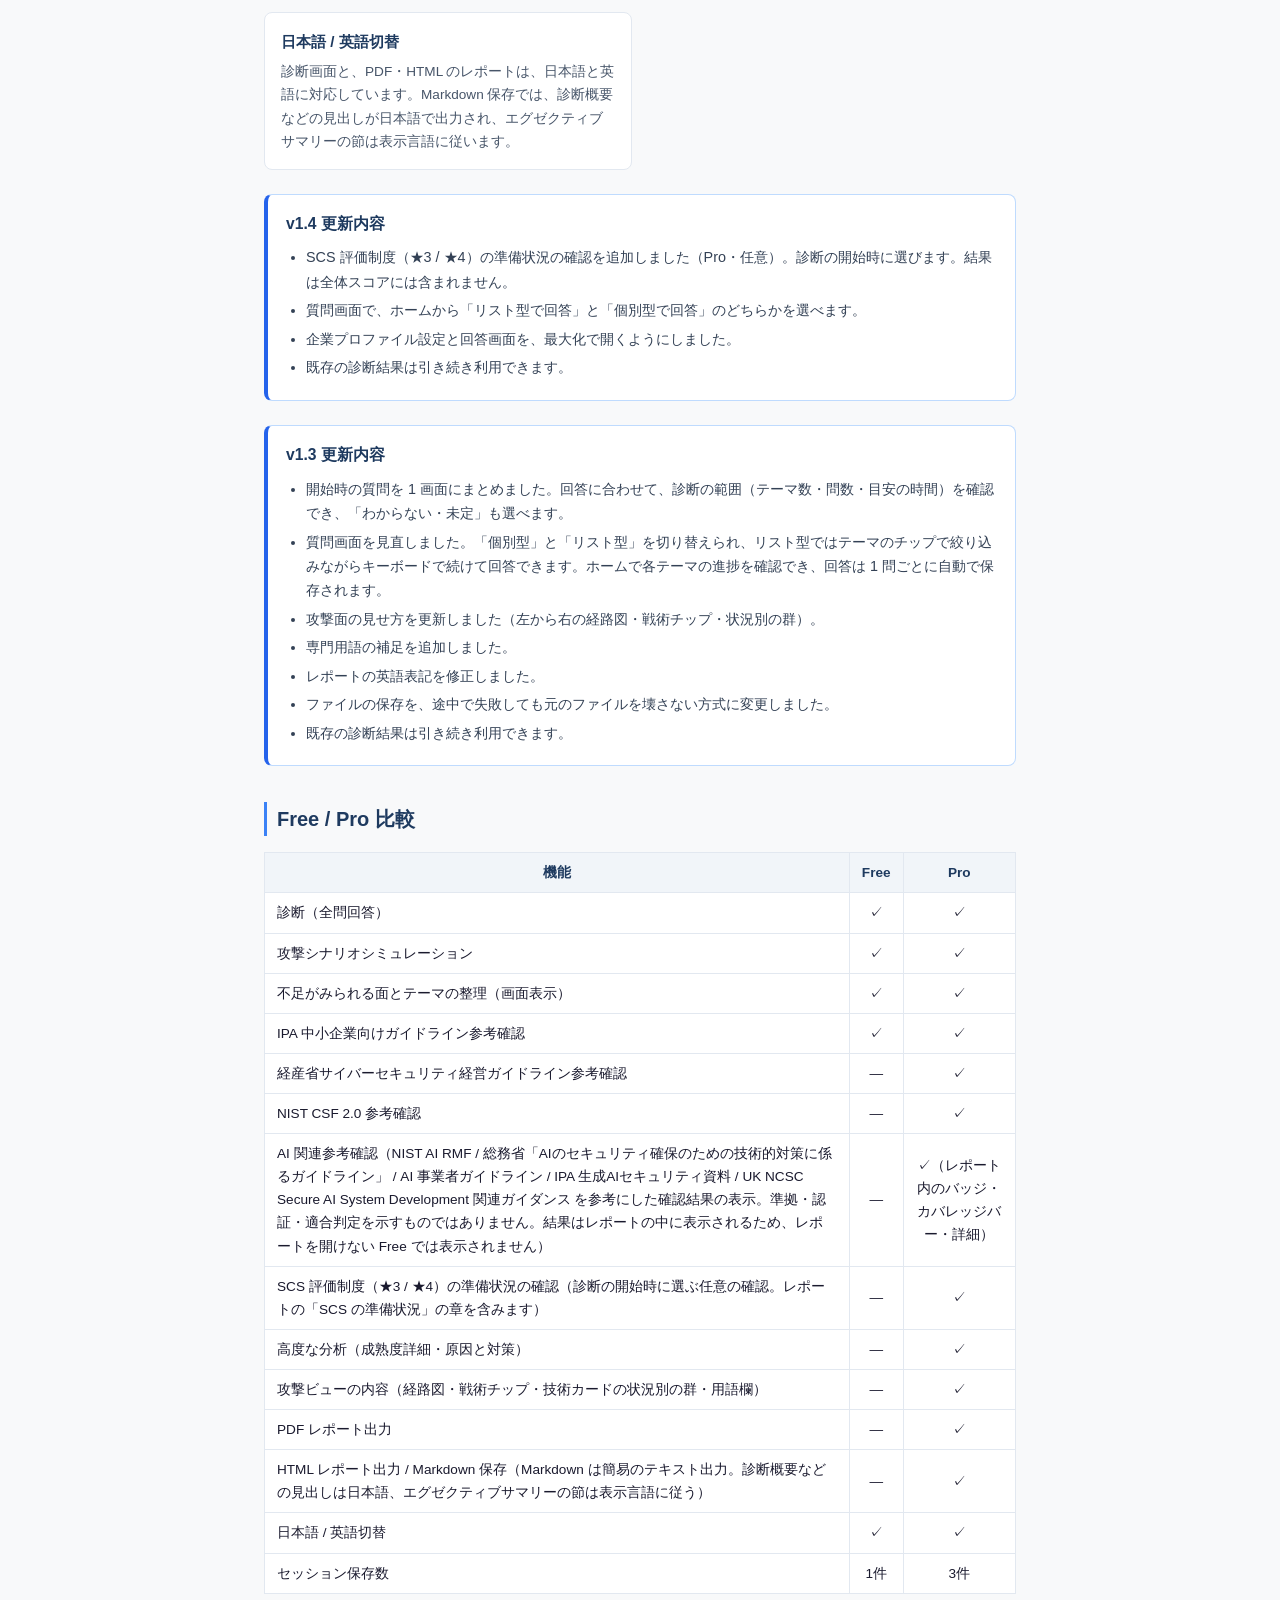
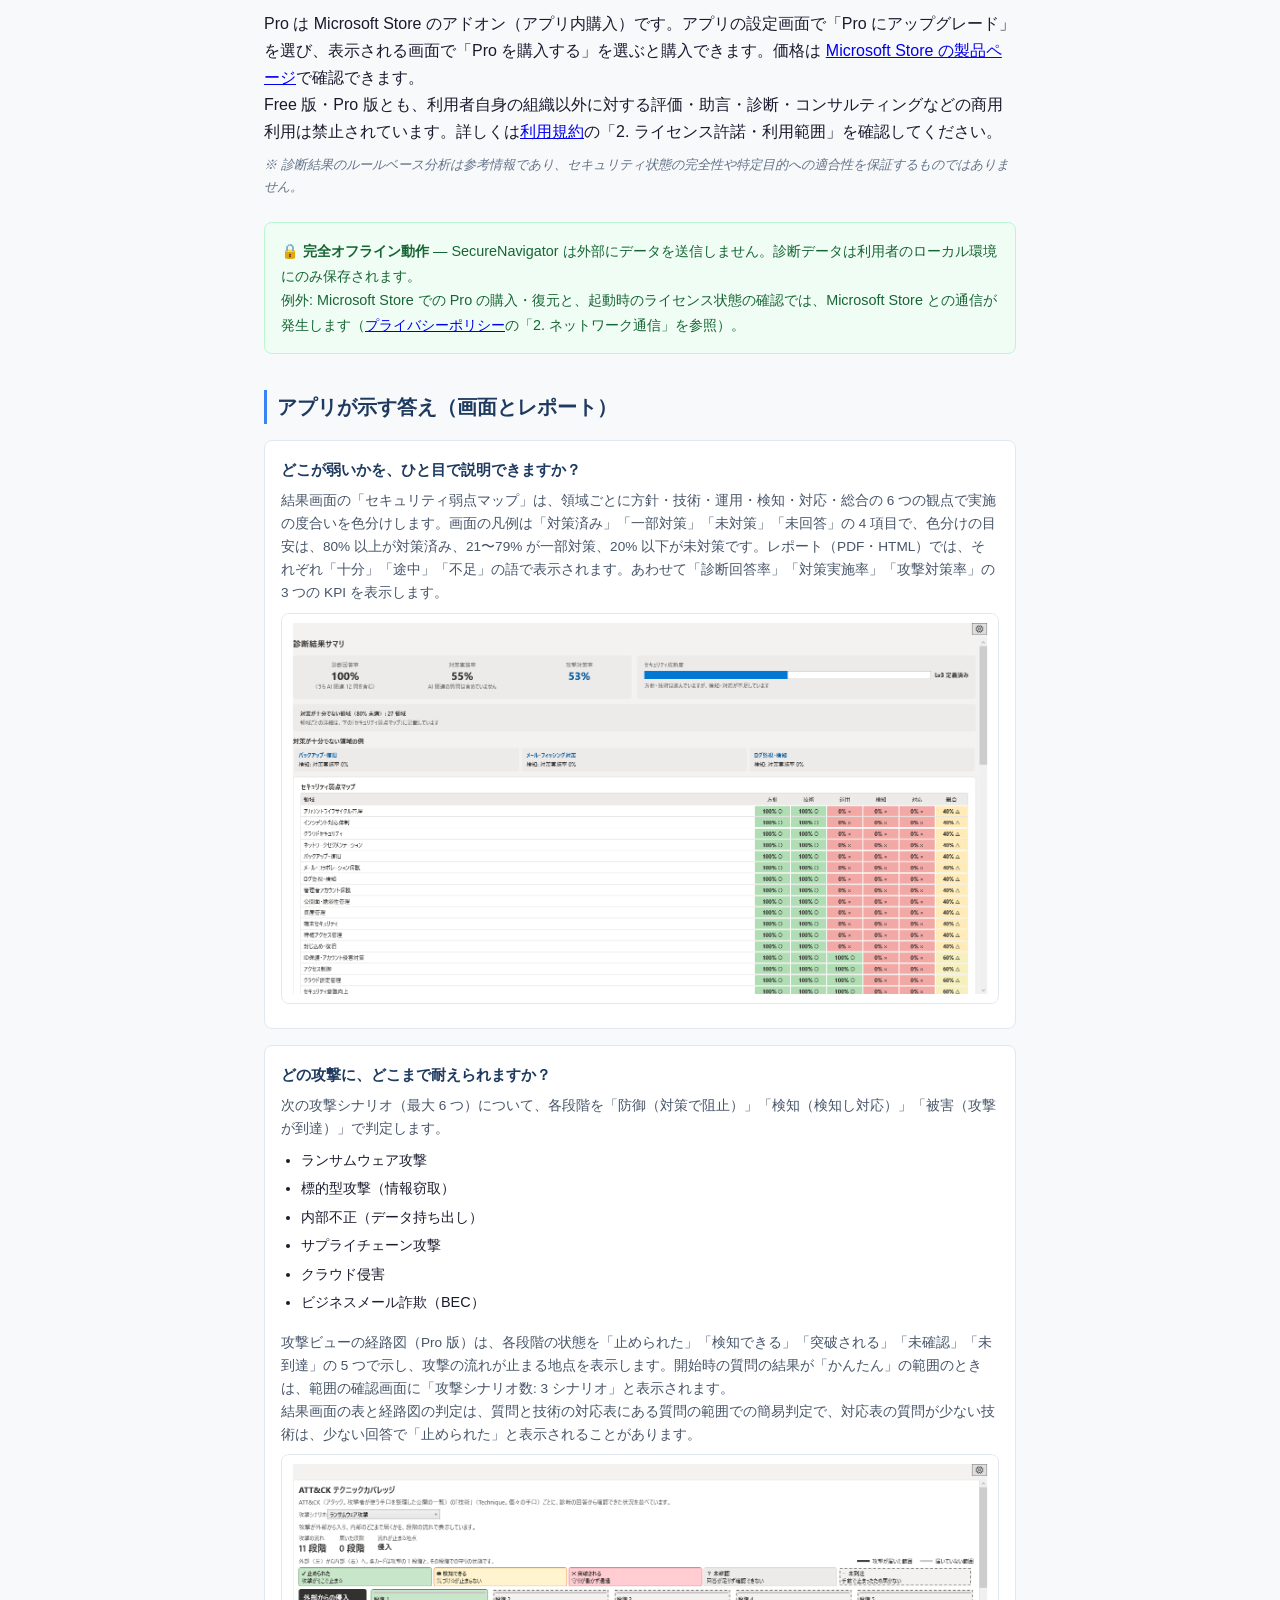
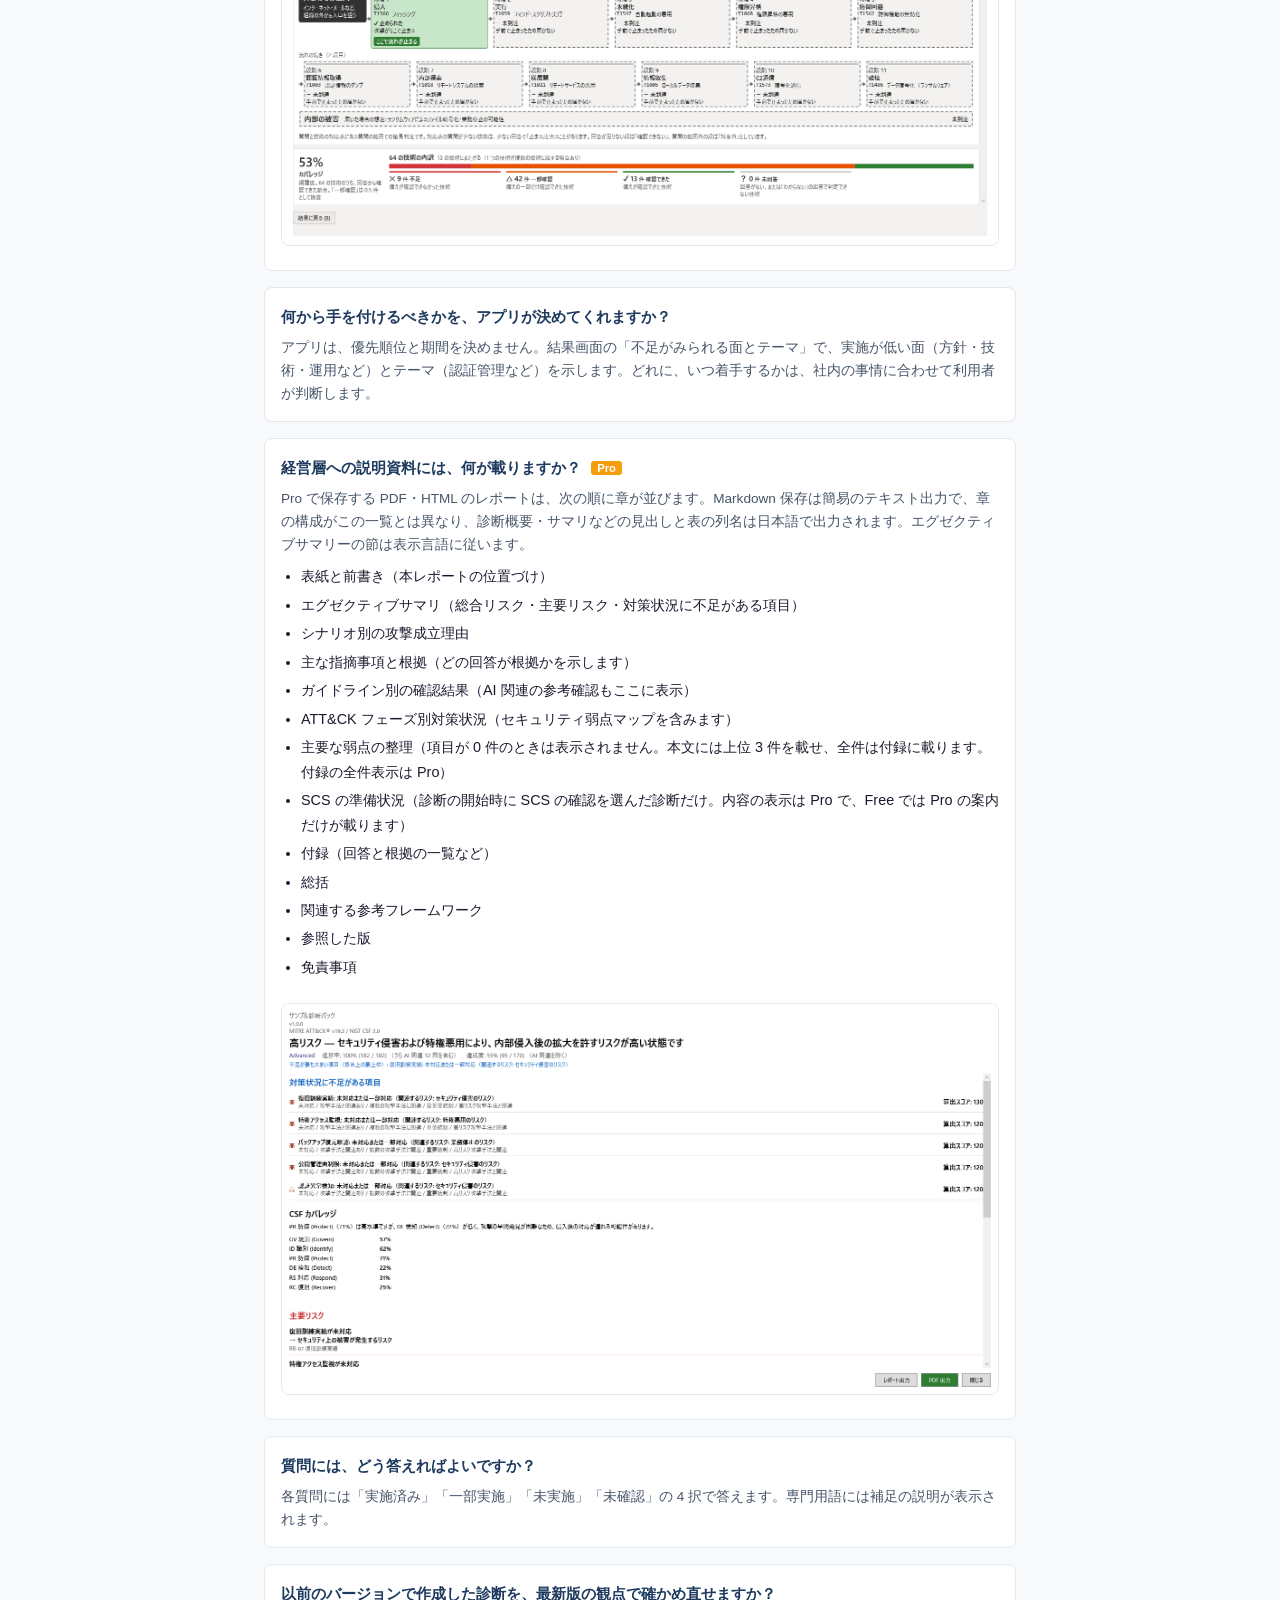
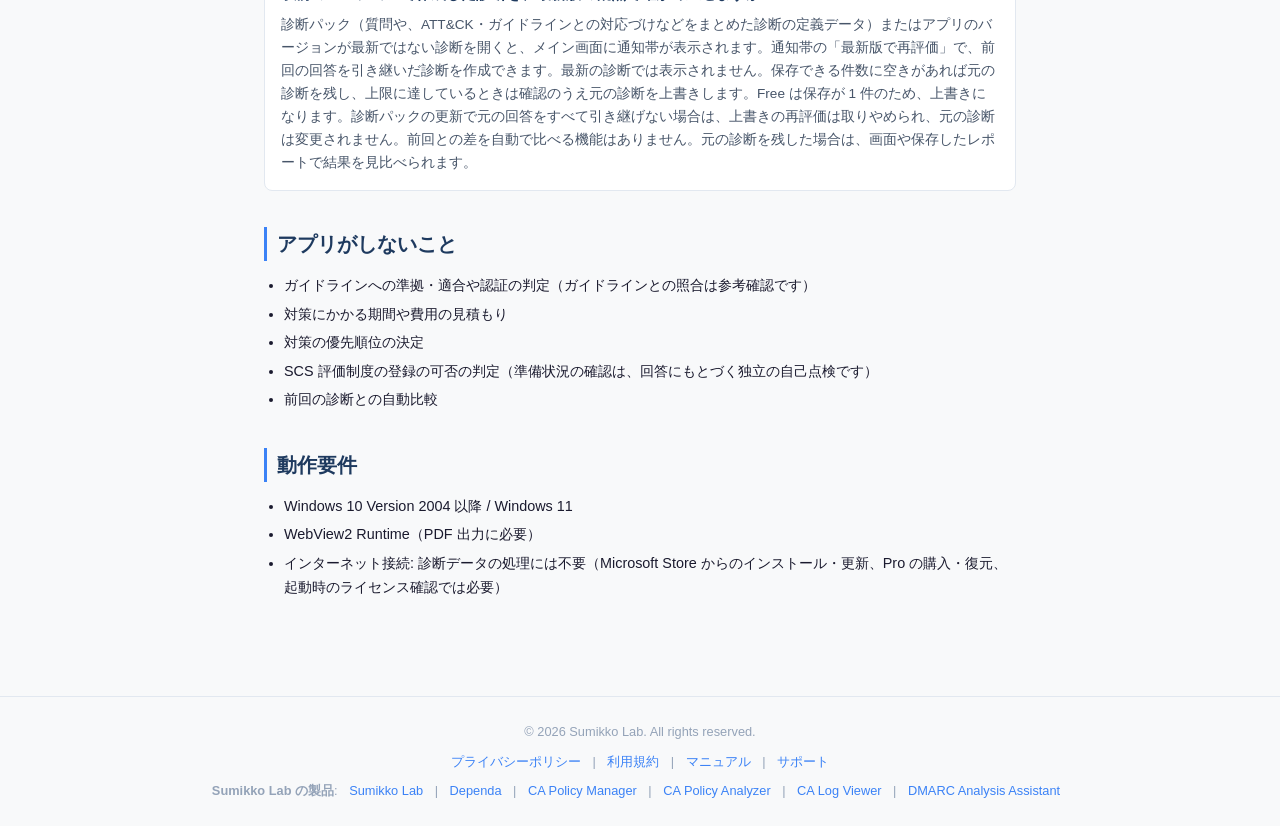
==== commit 8540a135: "プロモーションコードの引き換えの記載を削除し、プライバシーポリシーの外部ページの記載を一般の形に変更" ====
--- a/index.html
+++ b/index.html
@@ -311,7 +311,7 @@
         <tr><td>セッション保存数</td><td>1件</td><td>3件</td></tr>
       </tbody>
     </table>
-    <p>Pro は Microsoft Store のアドオン（アプリ内購入）です。アプリの設定画面で「Pro にアップグレード」を選び、表示される画面で「Pro を購入する」を選ぶと購入できます。コードをお持ちの場合は「プロモーション コードを使う」を選び、コードを入力して「引き換える」を選びます。Microsoft の引き換えページ（既定のブラウザーで開きます）で引き換えたあと、アプリで「引き換えを確認」を選びます。価格は <a href="https://apps.microsoft.com/detail/9N7MGPLZW5V4">Microsoft Store の製品ページ</a>で確認できます。</p>
+    <p>Pro は Microsoft Store のアドオン（アプリ内購入）です。アプリの設定画面で「Pro にアップグレード」を選び、表示される画面で「Pro を購入する」を選ぶと購入できます。価格は <a href="https://apps.microsoft.com/detail/9N7MGPLZW5V4">Microsoft Store の製品ページ</a>で確認できます。</p>
     <p>Free 版・Pro 版とも、利用者自身の組織以外に対する評価・助言・診断・コンサルティングなどの商用利用は禁止されています。詳しくは<a href="terms-of-use.html">利用規約</a>の「2. ライセンス許諾・利用範囲」を確認してください。</p>
     <p class="compare-note">※ 診断結果のルールベース分析は参考情報であり、セキュリティ状態の完全性や特定目的への適合性を保証するものではありません。</p>
 
@@ -525,7 +525,7 @@
         <tr><td>Saved Sessions</td><td>1</td><td>3</td></tr>
       </tbody>
     </table>
-    <p>Pro is a Microsoft Store add-on (in-app purchase). In the app's Settings screen, select "Upgrade to Pro", then select "Buy Pro" on the screen that appears. If you have a promo code, select "Use a promo code", enter the code, and select "Redeem". Redeem it on the Microsoft page that opens in your default browser, then select "Check redemption" in the app. Check the price on the <a href="https://apps.microsoft.com/detail/9N7MGPLZW5V4">Microsoft Store product page</a>.</p>
+    <p>Pro is a Microsoft Store add-on (in-app purchase). In the app's Settings screen, select "Upgrade to Pro", then select "Buy Pro" on the screen that appears. Check the price on the <a href="https://apps.microsoft.com/detail/9N7MGPLZW5V4">Microsoft Store product page</a>.</p>
     <p>In both Free and Pro, commercial use for parties other than your own organization is prohibited. This includes providing evaluation, advisory, assessment, or consulting services to third parties. See "2. License Grant and Usage Scope" in the <a href="terms-of-use.html?lang=en">Terms of Use</a> for details.</p>
     <p class="compare-note">* Assessment results are rule-based reference information and do not guarantee completeness or fitness for any particular purpose.</p>
 
